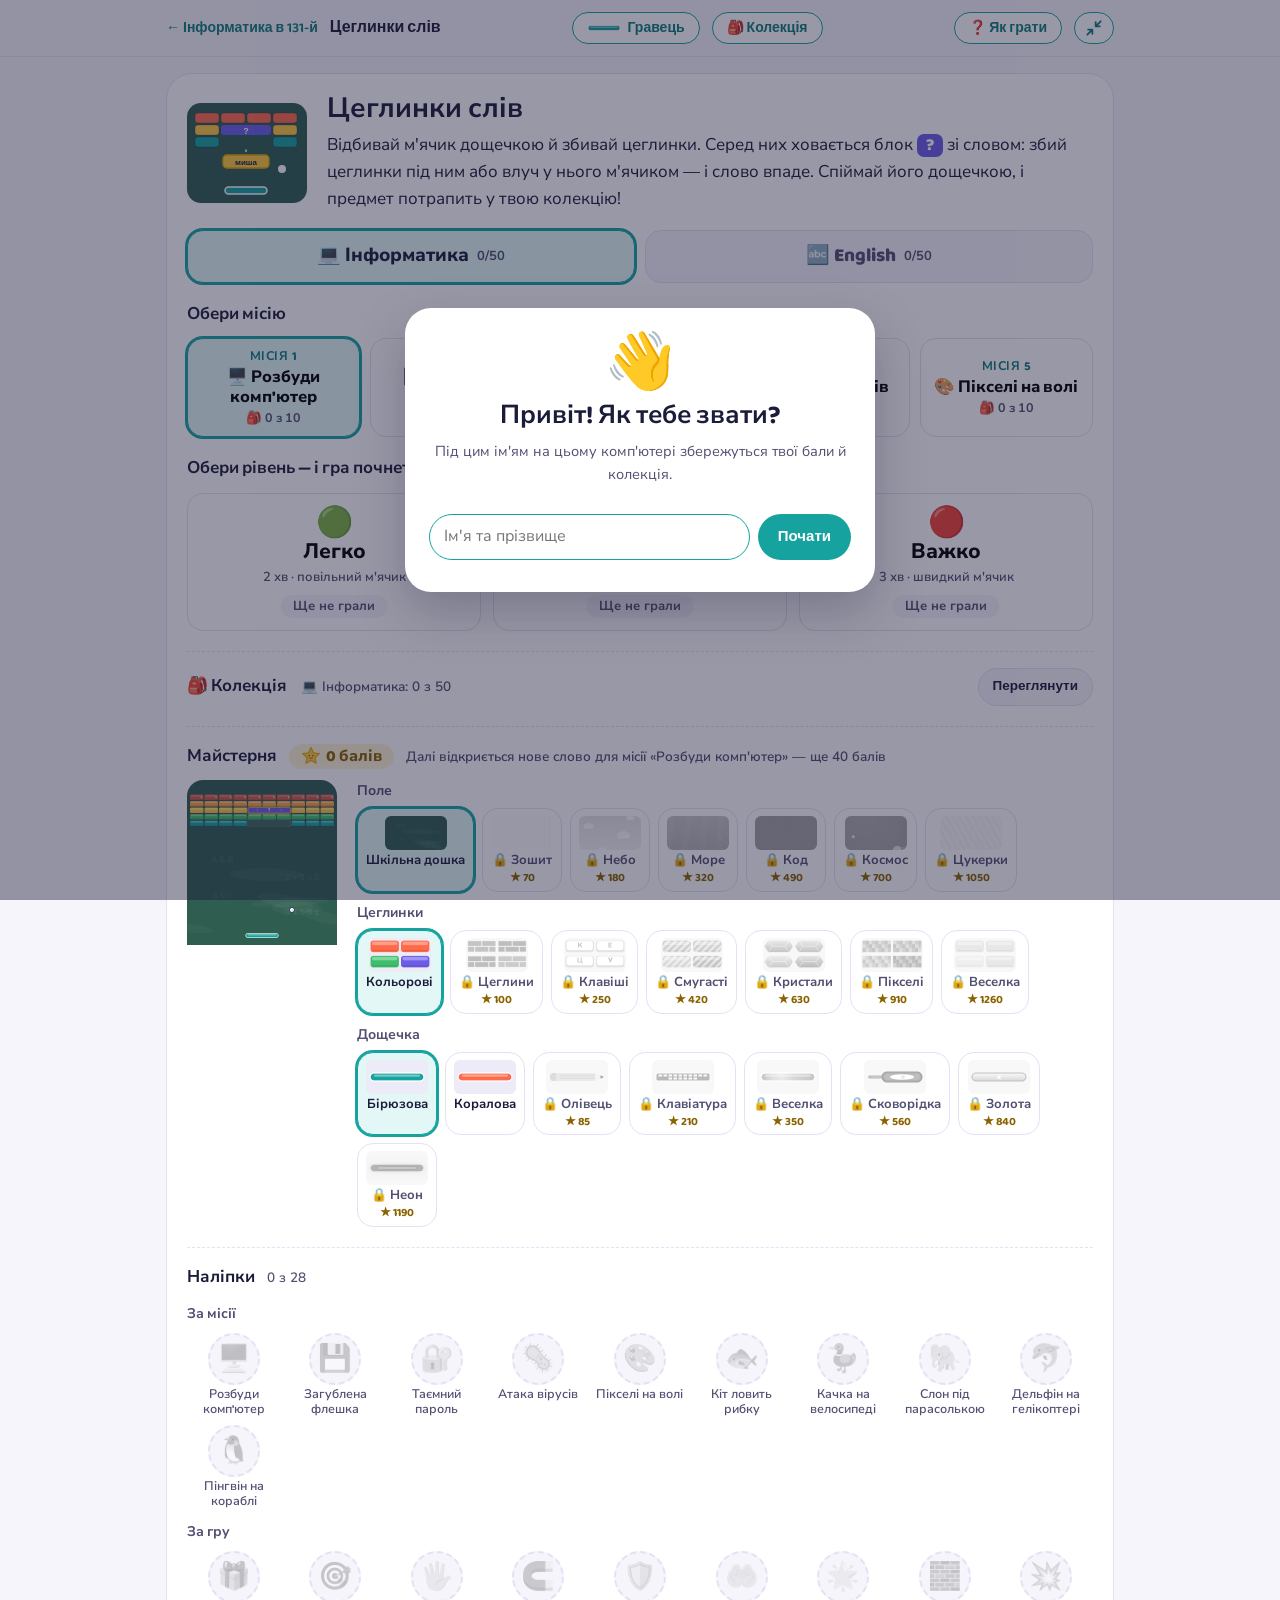
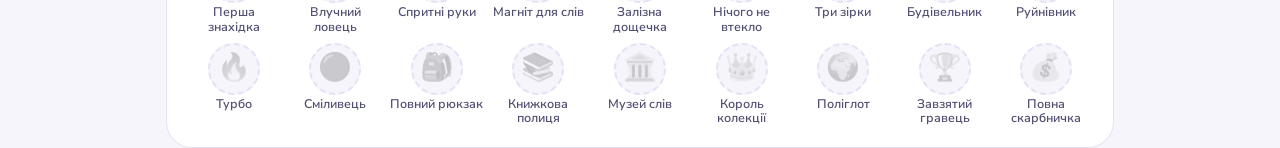
==== index.html @ 5723bf57 "Close the players window with a round cross The «Закрити» button at the bottom of the players window" ====
<!DOCTYPE html>
<html lang="uk">
<head>
<meta charset="UTF-8">
<meta name="viewport" content="width=device-width, initial-scale=1.0">
<title>Цеглинки слів · Інформатика в 131-й</title>
<link href="fonts/fonts.css" rel="stylesheet">   <!-- локальні шрифти: гра працює без інтернету -->
<link rel="manifest" href="manifest.webmanifest">   <!-- гру можна встановити як програму -->
<link rel="icon" type="image/png" href="icons/icon-192.png">
<link rel="apple-touch-icon" href="icons/icon-192.png">
<meta name="theme-color" content="#16A3A0">
<style>
  :root{
    --bg:#F6F5FB; --ink:#1B1B3A; --ink-soft:#514F72; --surface:#FFFFFF; --line:#E4E1F5;
    --purple:#6C5CE7; --purple-dark:#5340c9; --teal:#16A3A0; --teal-dark:#0E7C7A; --coral:#FF6B4A;
    --yellow:#FFC93C; --pink:#FF5D9E; --blue:#2D9CDB;
    --radius-s:10px; --radius-m:16px; --radius-l:26px;
  }
  *{box-sizing:border-box;}
  body{margin:0; background:var(--bg); color:var(--ink); font-family:'Nunito Sans',sans-serif; line-height:1.6; -webkit-font-smoothing:antialiased;}
  h1,h2,h3,h4{font-family:'Baloo 2','Nunito Sans',sans-serif; font-weight:700; margin:0; color:var(--ink);}
  button{font:inherit;}
  [hidden]{display:none !important;}
  .container{max-width:980px; margin:0 auto; padding:0 16px;}

  /* ---------- Top bar ---------- */
  .topbar{position:sticky; top:0; z-index:10; background:rgba(246,245,251,.92); backdrop-filter:blur(6px); border-bottom:1px solid var(--line);}
  .topbar-inner{max-width:980px; margin:0 auto; padding:12px 16px; display:flex; align-items:center; gap:12px;}
  .back-link{font-family:'Baloo 2',sans-serif; font-weight:600; font-size:14px; color:var(--teal-dark); text-decoration:none; white-space:nowrap;}
  .back-link:hover{text-decoration:underline;}
  .game-title{font-family:'Baloo 2',sans-serif; font-weight:700; font-size:16px; white-space:nowrap; overflow:hidden; text-overflow:ellipsis;}
  .top-btn{margin-left:auto; font-family:'Baloo 2',sans-serif; font-weight:700; font-size:14px; border:1.5px solid var(--teal); background:var(--surface); color:var(--teal-dark); border-radius:999px; padding:4px 14px; cursor:pointer; white-space:nowrap; text-decoration:none;}
  .top-btn:hover{background:#E3F7F6;}
  .fs-btn{margin-left:0; align-self:stretch; display:flex; align-items:center; padding:0 9px;}
  .fs-btn svg{width:20px; height:20px;}
  .fs-btn[hidden], .fs-btn .fs-off, .fs-btn.full .fs-on{display:none;}
  .fs-btn.full .fs-off{display:block;}
  @media (max-width:700px){ .game-title{display:none;} .top-btn .long{display:none;} .top-btn{padding:4px 11px;} .fs-btn{padding:0 8px;} }

  main{padding:16px 0 40px;}

  /* ---------- Кнопки й панелі ---------- */
  .panel{background:var(--surface); border:1.5px solid var(--line); border-radius:var(--radius-l); padding:20px; margin-top:16px;}
  .btn{font-family:'Baloo 2',sans-serif; font-weight:700; font-size:15px; border:none; border-radius:999px; padding:10px 20px; cursor:pointer;}
  .btn-primary{background:var(--teal); color:#fff;}
  .btn-primary:hover{background:var(--teal-dark);}
  .btn-big{font-size:19px; padding:12px 30px; box-shadow:0 4px 0 var(--teal-dark);}
  .btn-big:active{transform:translateY(2px); box-shadow:0 2px 0 var(--teal-dark);}
  .btn-ghost{background:var(--bg); color:var(--ink); border:1.5px solid var(--line);}
  .btn-ghost:hover{border-color:var(--teal);}
  .toast{position:fixed; left:50%; bottom:24px; z-index:40; transform:translate(-50%, 20px); opacity:0; pointer-events:none; max-width:calc(100% - 32px); text-align:center;
    background:var(--ink); color:#fff; font-family:'Baloo 2','Nunito Sans',sans-serif; font-weight:600; font-size:15px; padding:8px 18px; border-radius:999px;
    box-shadow:0 8px 20px rgba(27,27,58,.25); transition:opacity .2s ease, transform .2s ease;}
  .toast.show{opacity:1; transform:translate(-50%, 0);}
  .confetti{position:fixed; top:-20px; width:10px; height:16px; border-radius:3px; z-index:30; pointer-events:none; animation:fall linear forwards;}
  @keyframes fall{to{transform:translateY(110vh) rotate(720deg);}}
  @keyframes beat{50%{transform:scale(1.3);}}
  .teacher-note{margin-top:10px; text-align:center; font-size:12.5px; color:var(--ink-soft); opacity:.8;}
  .teacher-note:empty{display:none;}

  /* ---------- Вибір режиму, місії й рівня ---------- */
  .intro{display:flex; align-items:center; gap:20px;}
  .intro .art{width:120px; flex-shrink:0;}
  .intro h1{font-size:28px; line-height:1.15;}
  .intro p{margin:4px 0 0; font-size:17px;}
  .qmark{display:inline-block; min-width:26px; padding:0 6px; border-radius:7px; background:var(--purple); color:#fff; font-family:'Baloo 2',sans-serif; font-weight:800; text-align:center; line-height:1.4;}
  @media (max-width:520px){ .intro{flex-direction:column; text-align:center; gap:8px;} .intro .art{width:96px;} }
  .modes{display:grid; grid-template-columns:1fr 1fr; gap:10px; margin-top:18px;}
  .mode{display:flex; align-items:center; justify-content:center; gap:8px; border:1.5px solid var(--line); background:var(--bg); border-radius:var(--radius-m); padding:10px 12px; cursor:pointer;
    font-family:'Baloo 2','Nunito Sans',sans-serif; font-weight:800; font-size:19px; color:var(--ink-soft); transition:all .15s ease;}
  .mode:hover{border-color:var(--teal);}
  .mode.on{background:#E3F7F6; border-color:var(--teal); color:var(--ink); box-shadow:0 0 0 2px var(--teal);}
  .mode[data-mode="en"].on{background:#FFEDE8; border-color:var(--coral); box-shadow:0 0 0 2px var(--coral);}
  .mode small{font-family:'Nunito Sans',sans-serif; font-weight:700; font-size:13px; color:var(--ink-soft);}
  .levels-title{font-size:17px; margin:18px 0 10px;}
  .grades{display:grid; grid-template-columns:repeat(5, 1fr); gap:10px;}
  @media (max-width:640px){ .grades{grid-template-columns:repeat(2, 1fr);} }
  .grade{display:flex; flex-direction:column; align-items:center; justify-content:center; gap:1px; border:1.5px solid var(--line); background:var(--surface); border-radius:var(--radius-m); padding:8px 6px; cursor:pointer; text-align:center; transition:all .15s ease;}
  .grade:hover{border-color:var(--teal); transform:translateY(-2px);}
  .grade.on{background:#E3F7F6; border-color:var(--teal); box-shadow:0 0 0 2px var(--teal);}
  .grade small{font-family:'Baloo 2','Nunito Sans',sans-serif; font-weight:700; font-size:12.5px; color:var(--teal-dark); text-transform:uppercase; letter-spacing:.04em;}
  .grade b{font-family:'Baloo 2','Nunito Sans',sans-serif; font-weight:800; font-size:16.5px; line-height:1.2;}
  .grade span{font-size:12.5px; font-weight:700; color:var(--ink-soft);}
  .levels{display:grid; grid-template-columns:repeat(3, 1fr); gap:12px;}
  @media (max-width:640px){ .levels{grid-template-columns:1fr;} }
  .level{display:flex; flex-direction:column; align-items:center; gap:2px; border:1.5px solid var(--line); background:var(--surface); border-radius:var(--radius-m); padding:14px 10px 12px; cursor:pointer; text-align:center; transition:all .15s ease;}
  .level:hover{border-color:var(--teal); transform:translateY(-2px); box-shadow:0 6px 16px rgba(27,27,58,.08);}
  .level .lv-ico{font-size:30px; line-height:1;}
  .level .lv-name{font-family:'Baloo 2','Nunito Sans',sans-serif; font-weight:800; font-size:21px; line-height:1.2;}
  .level .lv-info{font-size:13px; font-weight:600; color:var(--ink-soft);}
  .level .lv-best{margin-top:6px; font-size:13px; font-weight:700; color:var(--ink-soft); background:var(--bg); border-radius:999px; padding:1px 12px;}
  .level .lv-best.got{background:#FFF4D6; color:#8A6200;}

  /* Колекція на стартовому екрані: скільки зібрано й кілька останніх предметів */
  .col-strip{display:flex; align-items:center; gap:10px 14px; flex-wrap:wrap; margin-top:20px; padding-top:16px; border-top:1.5px dashed var(--line);}
  .col-strip h3{font-size:17px;}
  .col-thumbs{display:flex; gap:4px; flex-wrap:wrap;}
  .col-thumbs svg{width:34px; height:34px;}
  .col-strip .btn{margin-left:auto;}

  /* ---------- Гра ---------- */
  .hud{display:flex; align-items:center; gap:10px; flex-wrap:wrap; justify-content:center; margin:0 auto 10px;}
  .chip{display:inline-flex; align-items:center; gap:6px; background:var(--surface); border:1.5px solid var(--line); border-radius:999px; padding:3px 14px; font-family:'Baloo 2','Nunito Sans',sans-serif; font-weight:800; font-size:19px; line-height:1.4; white-space:nowrap;}
  .chip svg{width:24px; height:24px;}
  .chip.score span{display:inline-block; min-width:1.4em; transition:transform .2s ease;}
  .chip.score span.pop{transform:scale(1.35);}
  .chip.time.low{color:#C2410C; border-color:#FFC4B5;}
  .chip.words.bump{animation:beat .4s ease;}
  .turbo-btn{display:inline-flex; align-items:center; gap:6px; border:1.5px solid var(--line); background:var(--surface); color:var(--ink-soft); border-radius:999px; padding:3px 14px; cursor:pointer;
    font-family:'Baloo 2','Nunito Sans',sans-serif; font-weight:800; font-size:17px; line-height:1.5; white-space:nowrap; transition:all .15s ease;}
  .turbo-btn:hover{border-color:var(--coral); color:#C2410C;}
  .turbo-btn.on{background:var(--coral); border-color:var(--coral); color:#fff; box-shadow:0 0 0 3px #FFD3C8; animation:beat .35s ease;}
  .turbo-btn small{font-size:13px; opacity:.85;}
  .round-btn{width:38px; height:38px; border-radius:50%; border:1.5px solid var(--line); background:var(--surface); color:var(--ink-soft); font-size:16px; font-weight:800; line-height:1; cursor:pointer; padding:0;}
  .round-btn:hover{border-color:var(--teal); color:var(--teal-dark);}
  .round-btn.exit:hover{border-color:var(--coral); color:var(--coral);}

  .play{display:flex; gap:16px; align-items:flex-start; justify-content:center;}
  .field{position:relative; flex:0 0 auto; width:var(--fw, 480px); border-radius:var(--radius-l); overflow:hidden; background:#2F5D50;
    user-select:none; -webkit-user-select:none; touch-action:none; cursor:none; box-shadow:0 0 0 1.5px var(--line);}
  .field canvas{display:block; width:100%; height:auto;}
  .over{position:absolute; inset:0; z-index:5; display:flex; flex-direction:column; align-items:center; justify-content:center; gap:16px; background:rgba(27,27,58,.5); padding:16px; text-align:center; cursor:default;}
  .over h2{color:#fff; font-size:30px; text-shadow:0 3px 0 rgba(0,0,0,.25);}
  .count{font-family:'Baloo 2',sans-serif; font-weight:800; font-size:84px; line-height:1; color:#fff; text-shadow:0 4px 0 rgba(0,0,0,.25); animation:beat .5s ease;}
  .over-card{background:var(--surface); border-radius:var(--radius-m); padding:12px 16px; font-weight:700; font-size:15px; line-height:1.45; max-width:300px;}
  /* Спіймане слово на вузькому екрані: бічної панелі немає, тож предмет на мить видно вгорі поля */
  .find-pop{position:absolute; left:50%; top:10px; z-index:4; transform:translateX(-50%); display:none; align-items:center; gap:8px; pointer-events:none;
    background:rgba(255,255,255,.95); border-radius:999px; padding:4px 16px 4px 6px; box-shadow:0 6px 18px rgba(0,0,0,.25);
    font-family:'Baloo 2','Nunito Sans',sans-serif; font-weight:800; font-size:17px; white-space:nowrap;}
  .find-pop svg{width:40px; height:40px;}
  @media (max-width:720px){ .find-pop.show{display:flex; animation:pop-in .3s ease;} }
  @keyframes pop-in{from{opacity:0; transform:translateX(-50%) scale(.7);}}

  /* Бічна панель: остання знахідка й підказки */
  .side{width:190px; flex-shrink:0; background:var(--surface); border:1.5px solid var(--line); border-radius:var(--radius-l); padding:14px 12px; text-align:center;}
  .side h4{font-size:15px; color:var(--ink-soft);}
  .find{min-height:170px; display:flex; flex-direction:column; align-items:center; justify-content:center; gap:2px;}
  .find svg{width:96px; height:96px;}
  .find.new svg{animation:beat .6s ease;}
  .find b{font-family:'Baloo 2','Nunito Sans',sans-serif; font-weight:800; font-size:19px; line-height:1.2;}
  .find span{font-size:13px; font-weight:600; color:var(--ink-soft); line-height:1.35;}
  .find .new-tag{font-family:'Baloo 2',sans-serif; font-weight:800; font-size:12px; color:#fff; background:var(--coral); border-radius:999px; padding:0 10px;}
  .find .empty{font-size:13.5px; color:var(--ink-soft); line-height:1.4;}
  .side small{display:block; margin-top:10px; padding-top:10px; border-top:1.5px dashed var(--line); font-size:12.5px; line-height:1.45; color:var(--ink-soft);}
  @media (max-width:720px){ .play{flex-direction:column; align-items:center;} .side{display:none;} }

  /* ---------- Майстерня: поле, цеглинки, дощечка ---------- */
  .garage{display:grid; grid-template-columns:150px 1fr; gap:10px 20px; margin-top:20px; padding-top:16px; border-top:1.5px dashed var(--line);}
  @media (max-width:640px){ .garage{grid-template-columns:1fr;} .g-prev{margin:0 auto;} }
  .garage-head{grid-column:1 / -1; display:flex; align-items:center; gap:6px 12px; flex-wrap:wrap;}
  .garage-head h3{font-size:17px;}
  .bank{display:inline-flex; align-items:center; gap:5px; font-family:'Baloo 2','Nunito Sans',sans-serif; font-weight:800; font-size:16px; color:#8A6200; background:#FFF4D6; border-radius:999px; padding:0 12px;}
  .bank svg{width:20px; height:20px;}
  .next-goal{font-size:13.5px; font-weight:600; color:var(--ink-soft);}
  .g-prev{grid-row:span 3; width:150px; border-radius:var(--radius-m); overflow:hidden;}
  .g-prev img{display:block; width:100%; height:auto;}
  .g-row h4{font-size:14px; color:var(--ink-soft); margin:0 0 6px;}
  .picks{display:flex; flex-wrap:wrap; gap:8px;}
  .pick{display:flex; flex-direction:column; align-items:center; gap:3px; min-width:78px; border:1.5px solid var(--line); background:var(--surface); border-radius:var(--radius-m); padding:7px 8px 5px; cursor:pointer;
    font-family:'Baloo 2','Nunito Sans',sans-serif; font-weight:700; font-size:13px; line-height:1.2; color:var(--ink); transition:all .15s ease;}
  .pick:hover:not(:disabled){border-color:var(--teal); transform:translateY(-2px);}
  .pick.on{background:#E3F7F6; border-color:var(--teal); box-shadow:0 0 0 2px var(--teal);}
  .pick:disabled{cursor:not-allowed; color:var(--ink-soft);}
  .pick:disabled img{filter:grayscale(1) opacity(.4);}
  .pick img{display:block; width:62px; height:34px; border-radius:6px;}
  .pick small{font-size:11.5px; color:#8A6200;}
  .unlock{border:2px dashed var(--yellow); border-radius:var(--radius-m); padding:10px 12px 12px; margin:12px auto 0; max-width:440px;}
  .unlock b{font-family:'Baloo 2','Nunito Sans',sans-serif; font-size:17px;}
  .unlock-list{display:flex; flex-wrap:wrap; justify-content:center; gap:10px 18px; margin-top:8px;}
  .unlock-item{display:flex; align-items:center; gap:8px; font-size:14px; font-weight:700;}
  .unlock-item img{width:50px; height:28px; border-radius:5px;}
  .unlock-item svg{width:34px; height:34px;}

  /* ---------- Наліпки ---------- */
  .stickers-box{margin-top:20px; padding-top:16px; border-top:1.5px dashed var(--line);}
  .stickers-box h4{font-size:14px; color:var(--ink-soft); margin:12px 0 0;}
  .stickers{display:grid; grid-template-columns:repeat(auto-fill, minmax(92px, 1fr)); gap:8px; margin-top:8px;}
  .sticker{display:flex; flex-direction:column; align-items:center; gap:3px; text-align:center; cursor:pointer; font-family:'Baloo 2','Nunito Sans',sans-serif; font-weight:700; font-size:12.5px; line-height:1.15;}
  .sticker .st-ico{width:52px; height:52px; border-radius:50%; display:flex; align-items:center; justify-content:center; font-size:27px;
    background:radial-gradient(circle at 35% 30%, #FFFFFF, #FFF1C2); border:3px solid #FFC93C; box-shadow:0 3px 0 #E0A800;}
  .sticker.no{color:var(--ink-soft); font-weight:600;}
  .sticker.no .st-ico{background:var(--bg); border:2px dashed var(--line); box-shadow:none;}
  .sticker.no .st-ico span{filter:grayscale(1); opacity:.3;}
  .unlock .sticker{width:92px;}

  /* ---------- Гравці ---------- */
  .player-btn{margin-left:auto; display:inline-flex; align-items:center; gap:6px; max-width:200px; overflow:hidden;}
  .player-btn + .top-btn{margin-left:0;}
  .col-btn{margin-left:0;}
  .player-btn .long{overflow:hidden; text-overflow:ellipsis;}
  .pb-pad{display:block; flex-shrink:0; width:34px; height:12px;}
  .overlay{position:fixed; inset:0; z-index:20; background:rgba(27,27,58,.45); display:none; align-items:center; justify-content:center; padding:16px;}
  .overlay.show{display:flex;}
  .win{background:var(--surface); border-radius:var(--radius-l); padding:26px 24px; max-width:470px; width:100%; text-align:center; box-shadow:0 20px 50px rgba(27,27,58,.25); max-height:90vh; overflow:auto;}
  .win h2{font-size:26px; margin-bottom:2px;}
  .win .sub{color:var(--ink-soft); font-size:14.5px; margin:0;}
  .win .big{font-size:56px; line-height:1; margin-bottom:6px;}
  .win.prof{position:relative;}
  .win.prof h2{font-size:22px; padding:0 36px;}
  /* Хрестик угорі праворуч закриває вікно */
  .prof-close{position:absolute; top:14px; right:14px; z-index:1; width:34px; height:34px; border-radius:50%; border:1.5px solid var(--line); background:var(--surface); color:var(--ink-soft); font-size:16px; font-weight:700; line-height:1; cursor:pointer;}
  .prof-close:hover{border-color:var(--coral); color:var(--coral);}
  .name-form{display:flex; gap:8px; margin:14px 0 6px;}
  .name-form input{flex:1; min-width:0; font:inherit; font-size:16px; padding:9px 14px; border:1.5px solid var(--line); border-radius:999px; outline:none; color:var(--ink);}
  .name-form input:focus{border-color:var(--teal);}
  .known{display:flex; flex-wrap:wrap; gap:8px; justify-content:center; margin:14px 0 4px;}
  .chip-btn{font-family:'Baloo 2','Nunito Sans',sans-serif; font-weight:600; font-size:14px; border:1.5px solid var(--line); background:var(--surface); color:var(--ink); border-radius:999px; padding:5px 14px; cursor:pointer;}
  .chip-btn:hover{border-color:var(--teal);}
  .note-small{font-size:13px; color:var(--ink-soft); margin:6px 0 0;}
  .note-small:empty{display:none;}
  .btn-small{font-size:13.5px; padding:7px 14px;}
  .players{display:flex; flex-direction:column; gap:6px; margin-top:12px; text-align:left;}
  .pl-row{display:flex; align-items:center; gap:10px; border:1.5px solid var(--line); border-radius:var(--radius-m); padding:6px 8px 6px 12px; background:var(--surface);}
  .pl-row.me{border-color:var(--teal); background:#F2FBF7;}
  .pl-row .pb-pad{width:44px; height:16px;}
  .pl-name{flex:1; min-width:0; font-family:'Baloo 2','Nunito Sans',sans-serif; font-weight:700; font-size:15.5px; overflow:hidden; text-overflow:ellipsis; white-space:nowrap;}
  .pl-name small{display:block; font-family:'Nunito Sans',sans-serif; font-weight:600; font-size:12px; color:var(--ink-soft);}
  .pl-you{font-family:'Baloo 2','Nunito Sans',sans-serif; font-weight:700; font-size:13px; color:var(--teal-dark); padding:0 6px;}
  .pl-del{width:30px; height:30px; border-radius:50%; border:none; background:none; color:var(--ink-soft); font-size:15px; cursor:pointer;}
  .pl-del:hover{background:#FFEFE9; color:#C2410C;}

  /* ---------- Колекція ---------- */
  .win.col-win{max-width:760px; padding:18px 20px 22px; text-align:left;}
  .col-head{display:flex; align-items:center; gap:10px; flex-wrap:wrap;}
  .col-head h2{font-size:24px; margin:0;}
  .col-head .next-goal{flex:1;}
  .col-win .modes{margin-top:12px;}
  .col-win .mode{font-size:16px; padding:6px 10px;}
  .col-grade{margin-top:14px;}
  .col-grade h4{font-size:15px; color:var(--ink-soft); margin-bottom:6px;}
  .col-grid{display:grid; grid-template-columns:repeat(auto-fill, minmax(98px, 1fr)); gap:8px;}
  .citem{display:flex; flex-direction:column; align-items:center; gap:2px; border:1.5px solid var(--line); background:var(--surface); border-radius:var(--radius-m); padding:8px 4px 6px; cursor:pointer;
    font-family:'Baloo 2','Nunito Sans',sans-serif; font-weight:700; font-size:13.5px; line-height:1.15; color:var(--ink); text-align:center; min-height:104px; transition:all .15s ease; position:relative;}
  .citem:hover{border-color:var(--teal); transform:translateY(-2px);}
  .citem svg{width:56px; height:56px; flex-shrink:0;}
  .citem.open{background:var(--bg); border-style:dashed; color:var(--ink-soft);}
  .citem.open svg{filter:brightness(0); opacity:.12;}
  .citem.locked{background:var(--bg); border-style:dashed; color:var(--ink-soft); cursor:default;}
  .citem.locked:hover{transform:none; border-color:var(--line);}
  .citem .lock{font-size:26px; line-height:56px; height:56px; opacity:.5;}
  .citem small{font-family:'Nunito Sans',sans-serif; font-size:11.5px; font-weight:700; color:#8A6200;}
  .citem .cnt{position:absolute; top:4px; right:6px; font-family:'Nunito Sans',sans-serif; font-size:11px; font-weight:800; color:var(--ink-soft);}
  /* Картка предмета */
  .detail{display:flex; gap:18px; align-items:center; margin-top:14px;}
  .detail svg{width:150px; height:150px; flex-shrink:0;}
  .detail h3{font-size:30px; line-height:1.15;}
  .detail .tr{font-size:18px; font-weight:700; color:var(--ink-soft);}
  .detail p{margin:6px 0 0; font-size:16px;}
  .detail .meta{font-size:13px; color:var(--ink-soft);}
  .detail-btns{display:flex; gap:8px; flex-wrap:wrap; margin-top:12px;}
  @media (max-width:520px){ .detail{flex-direction:column; text-align:center;} .detail-btns{justify-content:center;} }

  /* ---------- Результат ---------- */
  .result{text-align:center; max-width:560px; margin-left:auto; margin-right:auto;}
  .res-emoji{font-size:54px; line-height:1;}
  .result h2{font-size:30px; margin:4px 0 2px;}
  .res-stars{font-size:44px; line-height:1.1; letter-spacing:4px; color:var(--yellow); text-shadow:0 2px 0 #E0A800;}
  .res-stars i{font-style:normal; color:var(--line); text-shadow:none;}
  .gain{display:inline-flex; align-items:center; gap:6px; font-family:'Baloo 2','Nunito Sans',sans-serif; font-weight:800; font-size:24px; color:#8A6200; background:#FFF4D6; border-radius:999px; padding:2px 18px; margin:8px 0 4px;}
  .gain svg{width:28px; height:28px;}
  .res-record{font-family:'Baloo 2','Nunito Sans',sans-serif; font-weight:700; font-size:16px; color:#16803C;}
  .res-found{display:flex; flex-wrap:wrap; justify-content:center; gap:8px; margin:12px auto 0;}
  .res-found .citem{width:96px; cursor:default;}
  .res-found .citem:hover{transform:none; border-color:var(--line);}
  .res-found .new-tag{position:absolute; top:-8px; right:-6px; font-family:'Baloo 2',sans-serif; font-weight:800; font-size:11.5px; color:#fff; background:var(--coral); border-radius:999px; padding:0 8px;}
  .res-list{list-style:none; padding:0; margin:12px auto 18px; display:grid; gap:4px; font-size:15px; max-width:380px; text-align:left;}
  .res-list li{display:flex; justify-content:space-between; gap:12px; border-bottom:1px solid var(--line); padding:3px 2px;}
  .res-list b{font-family:'Baloo 2','Nunito Sans',sans-serif; font-size:17px;}
  .res-btns{display:flex; gap:10px; justify-content:center; flex-wrap:wrap; align-items:center; margin:12px 0 6px;}
</style>
</head>
<body>

<div class="topbar"><div class="topbar-inner">
  <a class="back-link" href="https://cyrilreyda.github.io/" data-ui>← Інформатика в 131-й</a>
  <span class="game-title">Цеглинки слів</span>
  <button class="top-btn player-btn" id="playerBtn" type="button" title="Гравці на цьому комп'ютері" data-ui><img class="pb-pad" id="playerPad" alt=""><span class="long" id="playerName">Гравець</span></button>
  <button class="top-btn col-btn" id="colBtn" type="button" title="Колекція зібраних предметів" data-ui>🎒<span class="long"> Колекція</span></button>
  <a class="top-btn" href="guide/index.html" title="Інструкція для учнів і вчителів" data-ui>❓<span class="long"> Як грати</span></a>
  <button class="top-btn fs-btn" id="fsBtn" type="button" title="На весь екран (F11)" aria-label="На весь екран (F11)" data-ui hidden>
    <svg class="fs-on" viewBox="0 0 24 24" fill="none" stroke="currentColor" stroke-width="2.2" stroke-linecap="round" stroke-linejoin="round" aria-hidden="true"><path d="M13.5 10.5L20 4M14 4h6v6M10.5 13.5L4 20M4 14v6h6"/></svg>
    <svg class="fs-off" viewBox="0 0 24 24" fill="none" stroke="currentColor" stroke-width="2.2" stroke-linecap="round" stroke-linejoin="round" aria-hidden="true"><path d="M20 4l-6 6M14 5v5h5M4 20l6-6M5 14h5v5"/></svg>
  </button>
</div></div>

<main class="container">

  <!-- Вибір режиму, місії й рівня -->
  <section class="panel" id="setup">
    <div class="intro">
      <svg class="art" viewBox="0 0 120 100" aria-hidden="true">
        <rect width="120" height="100" rx="14" fill="#2F5D50"/>
        <g stroke="#1B1B3A" stroke-opacity=".25" stroke-width="1">
          <rect x="8" y="10" width="24" height="10" rx="3" fill="#FF6B4A"/><rect x="34" y="10" width="24" height="10" rx="3" fill="#FF6B4A"/><rect x="60" y="10" width="24" height="10" rx="3" fill="#FF6B4A"/><rect x="86" y="10" width="24" height="10" rx="3" fill="#FF6B4A"/>
          <rect x="8" y="22" width="24" height="10" rx="3" fill="#FFC93C"/><rect x="86" y="22" width="24" height="10" rx="3" fill="#FFC93C"/>
          <rect x="8" y="34" width="24" height="10" rx="3" fill="#16A3A0"/><rect x="86" y="34" width="24" height="10" rx="3" fill="#16A3A0"/>
        </g>
        <rect x="34" y="22" width="50" height="10" rx="3" fill="#6C5CE7"/>
        <text x="59" y="30.5" text-anchor="middle" font-family="Arial, sans-serif" font-weight="700" font-size="9" fill="#fff">?</text>
        <rect x="36" y="52" width="46" height="13" rx="4" fill="#FFC93C" stroke="#E0A800" stroke-width="1.5"/>
        <text x="59" y="61.5" text-anchor="middle" font-family="Arial, sans-serif" font-weight="700" font-size="8" fill="#1B1B3A">миша</text>
        <path d="M59 47v3" stroke="#fff" stroke-width="1.5" stroke-linecap="round" stroke-dasharray="1.5 2"/>
        <circle cx="95" cy="66" r="4" fill="#fff"/>
        <rect x="38" y="84" width="42" height="7" rx="3.5" fill="#16A3A0" stroke="#fff" stroke-width="1.5"/>
      </svg>
      <div>
        <h1>Цеглинки слів</h1>
        <p>Відбивай м'ячик дощечкою й збивай цеглинки. Серед них ховається блок <span class="qmark">?</span> зі словом: збий цеглинки під ним або влуч у нього м'ячиком — і слово впаде. Спіймай його дощечкою, і предмет потрапить у твою колекцію!</p>
      </div>
    </div>
    <div class="modes" id="modes">
      <button class="mode" type="button" data-mode="info">💻 Інформатика <small id="modeInfoN"></small></button>
      <button class="mode" type="button" data-mode="en">🔤 English <small id="modeEnN"></small></button>
    </div>
    <h3 class="levels-title">Обери місію</h3>
    <div class="grades" id="grades"></div>
    <h3 class="levels-title">Обери рівень — і гра почнеться</h3>
    <div class="levels" id="levels"></div>
    <div class="col-strip">
      <h3>🎒 Колекція</h3><span class="next-goal" id="colStripN"></span>
      <span class="col-thumbs" id="colThumbs"></span>
      <button class="btn btn-ghost btn-small" id="colOpen" type="button">Переглянути</button>
    </div>
    <div class="garage" id="garage">
      <div class="garage-head"><h3>Майстерня</h3><span class="bank" id="bank" title="Скарбничка: бали з усіх ігор"></span><span class="next-goal" id="nextGoal"></span></div>
      <div class="g-prev"><img id="gPrev" alt="Як виглядатиме поле"></div>
      <div class="g-row"><h4>Поле</h4><div class="picks" id="fieldPicks"></div></div>
      <div class="g-row"><h4>Цеглинки</h4><div class="picks" id="brickPicks"></div></div>
      <div class="g-row"><h4>Дощечка</h4><div class="picks" id="paddlePicks"></div></div>
    </div>
    <div class="stickers-box">
      <div class="garage-head"><h3>Наліпки</h3><span class="next-goal" id="stickerCount"></span></div>
      <h4>За місії</h4><div class="stickers" id="stickersMission"></div>
      <h4>За гру</h4><div class="stickers" id="stickersGame"></div>
    </div>
    <div class="teacher-note"></div>
  </section>

  <!-- Гра -->
  <section id="game" hidden>
    <div class="hud" id="hud">
      <span class="chip score" title="Бали"><svg viewBox="0 0 48 48" aria-hidden="true"><use href="#i-star"/></svg><span id="score">0</span></span>
      <span class="chip time" id="timeChip" title="Скільки лишилось часу">⏱ <span id="time">2:00</span></span>
      <span class="chip words" id="wordsChip" title="Скільки слів спіймано">🎁 <span id="wordsGot">0</span></span>
      <button class="turbo-btn" id="turboBtn" type="button" title="Турбо: м'ячик швидший, за цеглинки вдвічі більше балів" data-ui>⚡ Турбо <small id="turboX"></small></button>
      <button class="round-btn" id="pauseBtn" title="Пауза (Пробіл)" data-ui>⏸</button>
      <button class="round-btn exit" id="exitBtn" title="Вийти до вибору рівня" data-ui>✕</button>
    </div>
    <div class="play" id="play">
      <div class="field" id="field">
        <canvas id="cv" width="600" height="660"></canvas>
        <div class="find-pop" id="findPop"></div>
        <div class="over" id="countOver" hidden>
          <div class="count" id="countNum">3</div>
          <div class="over-card">Рухай мишу — дощечка їде за нею.<br>Клацни або натисни Enter, щоб запустити м'ячик.</div>
        </div>
        <div class="over" id="pauseOver" hidden>
          <h2>Пауза</h2>
          <button class="btn btn-primary btn-big" id="resumeBtn" data-ui>▶ Грати далі</button>
        </div>
      </div>
      <aside class="side" id="side">
        <h4>Знахідка</h4>
        <div class="find" id="find"></div>
        <small>Миша — рух дощечки<br>Клацання або Enter — запуск м'ячика<br>← → — теж рух<br>Пробіл — пауза</small>
      </aside>
    </div>
    <div class="teacher-note"></div>
  </section>

  <!-- Результат -->
  <section class="panel result" id="result" hidden>
    <div class="res-emoji" id="resEmoji">⏰</div>
    <h2 id="resTitle">Час вийшов!</h2>
    <div class="res-stars" id="resStars"></div>
    <div class="gain" id="resScore"></div>
    <div class="res-record" id="resRecord"></div>
    <div class="res-btns">
      <button class="btn btn-primary btn-big" id="againBtn">🔁 Ще раз</button>
      <button class="btn btn-ghost" id="levelsBtn">Обрати рівень</button>
    </div>
    <div class="res-found" id="resFound"></div>
    <div id="resUnlock"></div>
    <ul class="res-list" id="resList"></ul>
    <div class="teacher-note"></div>
  </section>
</main>

<!-- Вибір гравця -->
<div class="overlay" id="nameOverlay">
  <div class="win" role="dialog" aria-labelledby="nameTitle">
    <div class="big">👋</div>
    <h2 id="nameTitle">Привіт! Як тебе звати?</h2>
    <p class="sub">Під цим ім'ям на цьому комп'ютері збережуться твої бали й колекція.</p>
    <div class="known" id="knownPlayers"></div>
    <form class="name-form" id="nameForm">
      <input id="nameInput" maxlength="24" placeholder="Ім'я та прізвище" autocomplete="off">
      <button class="btn btn-primary" type="submit">Почати</button>
    </form>
    <p class="note-small" id="nameErr"></p>
    <button class="btn btn-ghost btn-small" id="nameCancel" type="button" hidden>Скасувати</button>
  </div>
</div>

<!-- Гравці на цьому комп'ютері -->
<div class="overlay" id="profileOverlay">
  <div class="win prof" role="dialog" aria-labelledby="profTitle">
    <button class="prof-close" id="profClose" type="button" title="Закрити вікно" aria-label="Закрити вікно">✕</button>
    <h2 id="profTitle">Гравці на цьому комп'ютері</h2>
    <div class="players" id="playerList"></div>
    <form class="name-form" id="addForm">
      <input id="addInput" maxlength="24" placeholder="Ім'я нового гравця" autocomplete="off">
      <button class="btn btn-primary" type="submit">＋ Додати</button>
    </form>
    <p class="note-small" id="addErr"></p>
  </div>
</div>

<!-- Колекція -->
<div class="overlay" id="colOverlay">
  <div class="win col-win" role="dialog" aria-labelledby="colTitle">
    <div class="col-head">
      <h2 id="colTitle">🎒 Колекція</h2><span class="next-goal" id="colCount"></span>
      <button class="round-btn" id="colClose" type="button" title="Закрити">✕</button>
    </div>
    <div id="colList">
      <div class="modes" id="colModes">
        <button class="mode" type="button" data-cmode="info">💻 Інформатика</button>
        <button class="mode" type="button" data-cmode="en">🔤 English</button>
      </div>
      <div id="colBody"></div>
    </div>
    <div id="colDetail" hidden></div>
  </div>
</div>

<div class="toast" id="toast" role="status" aria-live="polite"></div>

<!-- Малюнки предметів колекції: <symbol id="w-…"> з viewBox 48×48. У грі й колекції підключаються через <use href="#w-…">,
     на полі (canvas) — як окремі картинки, зібрані з цих самих символів -->
<svg width="0" height="0" style="position:absolute" aria-hidden="true">
  <defs>
    <symbol id="i-star" viewBox="0 0 48 48">
      <path d="M24 3.5l6.1 12.6 13.9 1.9-10.1 9.7 2.5 13.8L24 34.9l-12.4 6.6 2.5-13.8L4 18l13.9-1.9z" fill="#FFC93C" stroke="#E0A800" stroke-width="2.5" stroke-linejoin="round"/>
      <circle cx="19.5" cy="23" r="2" fill="#8A6200"/><circle cx="28.5" cy="23" r="2" fill="#8A6200"/>
      <path d="M20.5 28.5q3.5 3 7 0" fill="none" stroke="#8A6200" stroke-width="2" stroke-linecap="round"/>
    </symbol>

    <!-- ===== Інформатика · місія 1 ===== -->
    <symbol id="w-computer" viewBox="0 0 48 48">
      <rect x="2" y="6" width="30" height="22" rx="2.5" fill="#3A3A58" stroke="#1B1B3A" stroke-width="2"/>
      <rect x="5" y="9" width="24" height="16" rx="1" fill="#2D9CDB"/>
      <path d="M8 13h12M8 17h16M8 21h9" stroke="#BDE6FF" stroke-width="2" stroke-linecap="round"/>
      <path d="M14 28h6l1.5 5h-9z" fill="#6E6C8A"/>
      <rect x="34" y="6" width="12" height="30" rx="2" fill="#E4E1F5" stroke="#514F72" stroke-width="2"/>
      <path d="M37 11h6M37 15h6" stroke="#514F72" stroke-width="2" stroke-linecap="round"/>
      <circle cx="40" cy="29" r="2.2" fill="#3DBE6B"/>
      <rect x="3" y="37" width="28" height="7" rx="2" fill="#E4E1F5" stroke="#514F72" stroke-width="2"/>
      <path d="M6.5 40.5h21" stroke="#514F72" stroke-width="2.4" stroke-dasharray="2.4 1.4"/>
      <rect x="35" y="38" width="7" height="8" rx="3.5" fill="#fff" stroke="#514F72" stroke-width="1.8"/>
    </symbol>
    <symbol id="w-monitor" viewBox="0 0 48 48">
      <path d="M20 33l-2.5 8h13L28 33" fill="#6E6C8A" stroke="#1B1B3A" stroke-width="2" stroke-linejoin="round"/>
      <rect x="13" y="40" width="22" height="4.5" rx="2.2" fill="#514F72"/>
      <rect x="3" y="5" width="42" height="29" rx="3" fill="#3A3A58" stroke="#1B1B3A" stroke-width="2"/>
      <rect x="6.5" y="8.5" width="35" height="22" rx="1.5" fill="#2D9CDB"/>
      <path d="M8 29l10-10 6.5 6.5 4.5-4.5 11 8z" fill="#7FD3F7"/>
      <circle cx="33" cy="15" r="3.2" fill="#FFC93C"/>
    </symbol>
    <symbol id="w-keyboard" viewBox="0 0 48 48">
      <rect x="2" y="12" width="44" height="25" rx="4" fill="#514F72" stroke="#1B1B3A" stroke-width="2"/>
      <path d="M6 18h36M6 24h36" stroke="#F6F5FB" stroke-width="3.6" stroke-dasharray="3.6 1.4"/>
      <path d="M6 30.5h6M36 30.5h6" stroke="#F6F5FB" stroke-width="3.6"/>
      <path d="M15.5 30.5h17" stroke="#FFC93C" stroke-width="3.6" stroke-linecap="round"/>
    </symbol>
    <symbol id="w-mouse" viewBox="0 0 48 48">
      <path d="M24 8.5c0-3.5 3-5.5 7-5.5" fill="none" stroke="#514F72" stroke-width="2.2" stroke-linecap="round"/>
      <rect x="12" y="8" width="24" height="37" rx="12" fill="#fff" stroke="#1B1B3A" stroke-width="2.2"/>
      <path d="M23 9.3A11 11 0 0 0 13.1 20.5H23z" fill="#D9F3F2"/>
      <path d="M12.5 21h23M24 8.5V21" stroke="#1B1B3A" stroke-width="2"/>
      <rect x="22" y="12" width="4" height="6.5" rx="2" fill="#16A3A0"/>
    </symbol>
    <symbol id="w-sysunit" viewBox="0 0 48 48">
      <rect x="12" y="3" width="24" height="42" rx="3" fill="#3A3A58" stroke="#1B1B3A" stroke-width="2"/>
      <rect x="16" y="8" width="16" height="4" rx="1" fill="#6E6C8A"/>
      <rect x="16" y="14.5" width="16" height="4" rx="1" fill="#6E6C8A"/>
      <circle cx="24" cy="28" r="4.2" fill="none" stroke="#3DBE6B" stroke-width="2.2"/>
      <path d="M24 22.5v5" stroke="#3DBE6B" stroke-width="2.2" stroke-linecap="round"/>
      <path d="M17 37h14M17 40.5h14" stroke="#514F72" stroke-width="1.8" stroke-linecap="round"/>
    </symbol>
    <symbol id="w-speakers" viewBox="0 0 48 48">
      <g>
        <rect x="3" y="7" width="18" height="36" rx="3" fill="#514F72" stroke="#1B1B3A" stroke-width="2"/>
        <circle cx="12" cy="15" r="3.5" fill="#C9C7D9"/>
        <circle cx="12" cy="31" r="6.5" fill="#C9C7D9" stroke="#1B1B3A" stroke-width="1.5"/><circle cx="12" cy="31" r="2.5" fill="#1B1B3A"/>
      </g>
      <g transform="translate(24 0)">
        <rect x="3" y="7" width="18" height="36" rx="3" fill="#514F72" stroke="#1B1B3A" stroke-width="2"/>
        <circle cx="12" cy="15" r="3.5" fill="#C9C7D9"/>
        <circle cx="12" cy="31" r="6.5" fill="#C9C7D9" stroke="#1B1B3A" stroke-width="1.5"/><circle cx="12" cy="31" r="2.5" fill="#1B1B3A"/>
      </g>
    </symbol>
    <symbol id="w-headphones" viewBox="0 0 48 48">
      <path d="M8 29v-7a16 16 0 0 1 32 0v7" fill="none" stroke="#514F72" stroke-width="4" stroke-linecap="round"/>
      <rect x="4" y="25" width="11" height="18" rx="4.5" fill="#FF6B4A" stroke="#C9452A" stroke-width="2"/>
      <rect x="33" y="25" width="11" height="18" rx="4.5" fill="#FF6B4A" stroke="#C9452A" stroke-width="2"/>
      <path d="M8 29v9M40 29v9" stroke="#fff" stroke-width="2" stroke-linecap="round" opacity=".5"/>
    </symbol>
    <symbol id="w-printer" viewBox="0 0 48 48">
      <rect x="13" y="4" width="22" height="14" fill="#fff" stroke="#6E6C8A" stroke-width="2"/>
      <rect x="4" y="16" width="40" height="18" rx="4" fill="#C9C7D9" stroke="#514F72" stroke-width="2"/>
      <circle cx="37.5" cy="22" r="2" fill="#3DBE6B"/>
      <rect x="11" y="28" width="26" height="16" fill="#fff" stroke="#6E6C8A" stroke-width="2"/>
      <path d="M15 33h18M15 38h12" stroke="#2D9CDB" stroke-width="2.4" stroke-linecap="round"/>
    </symbol>
    <symbol id="w-tablet" viewBox="0 0 48 48">
      <rect x="7" y="3" width="34" height="42" rx="4" fill="#3A3A58" stroke="#1B1B3A" stroke-width="2"/>
      <rect x="10.5" y="7" width="27" height="32" rx="1.5" fill="#BDE6FF"/>
      <path d="M15.5 12h1M23.5 12h1M31.5 12h1" stroke="#6C5CE7" stroke-width="5" stroke-linecap="round"/>
      <path d="M15.5 20h1M23.5 20h1M31.5 20h1" stroke="#FF6B4A" stroke-width="5" stroke-linecap="round"/>
      <path d="M15.5 28h1M23.5 28h1" stroke="#16A3A0" stroke-width="5" stroke-linecap="round"/>
      <circle cx="24" cy="42" r="1.6" fill="#C9C7D9"/>
    </symbol>
    <symbol id="w-phone" viewBox="0 0 48 48">
      <rect x="13" y="2" width="22" height="44" rx="5" fill="#1B1B3A"/>
      <rect x="15.5" y="7" width="17" height="33" rx="1.5" fill="#6C5CE7"/>
      <rect x="20" y="3.6" width="8" height="1.8" rx=".9" fill="#514F72"/>
      <rect x="18" y="11" width="10" height="5" rx="2.5" fill="#fff"/>
      <rect x="20" y="19" width="10" height="5" rx="2.5" fill="#FFC93C"/>
      <rect x="18" y="27" width="8" height="5" rx="2.5" fill="#fff"/>
      <rect x="21" y="42" width="6" height="1.8" rx=".9" fill="#6E6C8A"/>
    </symbol>

    <!-- ===== Інформатика · місія 2 ===== -->
    <symbol id="w-laptop" viewBox="0 0 48 48">
      <rect x="8" y="7" width="32" height="23" rx="2.5" fill="#3A3A58" stroke="#1B1B3A" stroke-width="2"/>
      <rect x="11" y="10" width="26" height="17" rx="1" fill="#16A3A0"/>
      <rect x="14" y="13" width="14" height="9" rx="1" fill="#fff"/><rect x="14" y="13" width="14" height="2.5" fill="#FFC93C"/>
      <path d="M3 32h42l-3 7H6z" fill="#C9C7D9" stroke="#514F72" stroke-width="2" stroke-linejoin="round"/>
      <path d="M20 35.5h8" stroke="#514F72" stroke-width="2" stroke-linecap="round"/>
    </symbol>
    <symbol id="w-mic" viewBox="0 0 48 48">
      <path d="M11 21a13 13 0 0 0 26 0" fill="none" stroke="#514F72" stroke-width="2.6" stroke-linecap="round"/>
      <path d="M24 34v7M16 43h16" stroke="#514F72" stroke-width="3" stroke-linecap="round"/>
      <rect x="17" y="3" width="14" height="25" rx="7" fill="#C9C7D9" stroke="#514F72" stroke-width="2"/>
      <path d="M17.5 10h13M17.5 15h13M17.5 20h13" stroke="#6E6C8A" stroke-width="1.6"/>
    </symbol>
    <symbol id="w-webcam" viewBox="0 0 48 48">
      <path d="M18 33l-4 9h20l-4-9" fill="#6E6C8A" stroke="#1B1B3A" stroke-width="2" stroke-linejoin="round"/>
      <circle cx="24" cy="20" r="15" fill="#3A3A58" stroke="#1B1B3A" stroke-width="2"/>
      <circle cx="24" cy="20" r="8" fill="#2D9CDB" stroke="#1B1B3A" stroke-width="2"/>
      <circle cx="21.5" cy="17.5" r="2.6" fill="#fff" opacity=".8"/>
      <circle cx="34" cy="10.5" r="1.9" fill="#FF6B4A"/>
    </symbol>
    <symbol id="w-scanner" viewBox="0 0 48 48">
      <path d="M6 20L10 6h32l2 14" fill="#E4E1F5" stroke="#514F72" stroke-width="2" stroke-linejoin="round"/>
      <path d="M4 20h40v18a3 3 0 0 1-3 3H7a3 3 0 0 1-3-3z" fill="#C9C7D9" stroke="#514F72" stroke-width="2"/>
      <rect x="8" y="23.5" width="32" height="8" rx="1" fill="#BDE6FF"/>
      <path d="M21 23.5v8" stroke="#3DBE6B" stroke-width="3.2"/>
      <circle cx="38" cy="36.5" r="1.8" fill="#3DBE6B"/>
    </symbol>
    <symbol id="w-flash" viewBox="0 0 48 48">
      <g transform="rotate(-35 24 24)">
        <rect x="19" y="3" width="10" height="12" fill="#C9C7D9" stroke="#6E6C8A" stroke-width="2"/>
        <rect x="21" y="6.5" width="2.5" height="2.5" fill="#6E6C8A"/><rect x="24.5" y="6.5" width="2.5" height="2.5" fill="#6E6C8A"/>
        <rect x="16.5" y="14" width="15" height="30" rx="3.5" fill="#FF6B4A" stroke="#C9452A" stroke-width="2"/>
        <circle cx="24" cy="37" r="2.2" fill="#fff"/>
        <path d="M20 19v12" stroke="#fff" stroke-width="2" stroke-linecap="round" opacity=".5"/>
      </g>
    </symbol>
    <symbol id="w-pointer" viewBox="0 0 48 48">
      <path d="M13 4v33l8.5-7.5 5.5 13 6.5-2.8-5.5-12.7H40z" fill="#fff" stroke="#1B1B3A" stroke-width="2.6" stroke-linejoin="round"/>
    </symbol>
    <symbol id="w-icon" viewBox="0 0 48 48">
      <rect x="10" y="3" width="28" height="28" rx="6" fill="#6C5CE7" stroke="#4B3DBF" stroke-width="2"/>
      <path d="M14 26l7-8.5 5 5.5 3.5-3.5 4.5 6.5z" fill="#fff"/>
      <circle cx="29" cy="11.5" r="3" fill="#FFC93C"/>
      <rect x="7" y="36" width="34" height="8" rx="4" fill="#2D9CDB"/>
      <path d="M12 40h24" stroke="#fff" stroke-width="2.2" stroke-linecap="round"/>
    </symbol>
    <symbol id="w-file" viewBox="0 0 48 48">
      <path d="M10 3h19l9 9v33H10z" fill="#fff" stroke="#514F72" stroke-width="2" stroke-linejoin="round"/>
      <path d="M29 3v9h9" fill="#E4E1F5" stroke="#514F72" stroke-width="2" stroke-linejoin="round"/>
      <path d="M15 20h18M15 26.5h18M15 33h12" stroke="#2D9CDB" stroke-width="2.6" stroke-linecap="round"/>
    </symbol>
    <symbol id="w-folder" viewBox="0 0 48 48">
      <path d="M4 10a2 2 0 0 1 2-2h12l4 5h20a2 2 0 0 1 2 2v25a2 2 0 0 1-2 2H6a2 2 0 0 1-2-2z" fill="#E0A800" stroke="#B07F00" stroke-width="2" stroke-linejoin="round"/>
      <rect x="11" y="13" width="22" height="10" fill="#fff" stroke="#C9C7D9" stroke-width="1.5"/>
      <path d="M4 19h40v21a2 2 0 0 1-2 2H6a2 2 0 0 1-2-2z" fill="#FFC93C" stroke="#B07F00" stroke-width="2" stroke-linejoin="round"/>
    </symbol>
    <symbol id="w-desktop" viewBox="0 0 48 48">
      <path d="M20 37h8l2 6.5H18z" fill="#6E6C8A"/>
      <rect x="3" y="5" width="42" height="32" rx="3" fill="#2D9CDB" stroke="#1B6FA8" stroke-width="2"/>
      <rect x="7" y="9" width="6" height="6" rx="1.5" fill="#FFC93C"/>
      <rect x="7" y="18" width="6" height="6" rx="1.5" fill="#fff"/>
      <rect x="18" y="10" width="22" height="15" rx="1.5" fill="#fff"/><rect x="18" y="10" width="22" height="4" rx="1.5" fill="#6C5CE7"/>
      <path d="M4 31.5h40v2.5a2 2 0 0 1-2 2H6a2 2 0 0 1-2-2z" fill="#1B1B3A"/>
      <circle cx="8.5" cy="33.6" r="1.5" fill="#3DBE6B"/>
    </symbol>

    <!-- ===== Інформатика · місія 3 ===== -->
    <symbol id="w-info" viewBox="0 0 48 48">
      <circle cx="24" cy="24" r="20" fill="#2D9CDB" stroke="#1B6FA8" stroke-width="2.5"/>
      <circle cx="24" cy="14" r="3.4" fill="#fff"/>
      <path d="M24 21.5v14" stroke="#fff" stroke-width="6" stroke-linecap="round"/>
    </symbol>
    <symbol id="w-message" viewBox="0 0 48 48">
      <path d="M8 7h32a4 4 0 0 1 4 4v19a4 4 0 0 1-4 4H22l-9 8v-8H8a4 4 0 0 1-4-4V11a4 4 0 0 1 4-4z" fill="#3DBE6B" stroke="#23914A" stroke-width="2" stroke-linejoin="round"/>
      <path d="M12 16.5h24M12 24h16" stroke="#fff" stroke-width="3.2" stroke-linecap="round"/>
    </symbol>
    <symbol id="w-algorithm" viewBox="0 0 48 48">
      <path d="M24 10v4M24 23v4M24 37v3" stroke="#514F72" stroke-width="2.2"/>
      <rect x="14" y="2" width="20" height="8" rx="4" fill="#3DBE6B" stroke="#23914A" stroke-width="1.8"/>
      <rect x="12" y="14" width="24" height="9" rx="1.5" fill="#2D9CDB" stroke="#1B6FA8" stroke-width="1.8"/>
      <path d="M24 27l11 5-11 5-11-5z" fill="#FFC93C" stroke="#E0A800" stroke-width="1.8" stroke-linejoin="round"/>
      <rect x="14" y="40" width="20" height="7" rx="3.5" fill="#FF6B4A" stroke="#C9452A" stroke-width="1.8"/>
    </symbol>
    <symbol id="w-command" viewBox="0 0 48 48">
      <path d="M3 14h8l3 3h6l3-3h22v20H23l-3 3h-6l-3-3H3z" fill="#2D9CDB" stroke="#1B6FA8" stroke-width="2" stroke-linejoin="round"/>
      <path d="M11 24h18m-6-6l6 6-6 6" fill="none" stroke="#fff" stroke-width="3.4" stroke-linecap="round" stroke-linejoin="round"/>
      <circle cx="37" cy="24" r="3" fill="#FFC93C"/>
    </symbol>
    <symbol id="w-robot" viewBox="0 0 48 48">
      <path d="M24 4v5" stroke="#514F72" stroke-width="2.2"/><circle cx="24" cy="4" r="2.6" fill="#FF6B4A"/>
      <path d="M13 35H6M35 35h7" stroke="#514F72" stroke-width="3.2" stroke-linecap="round"/>
      <rect x="10" y="9" width="28" height="20" rx="5" fill="#C9C7D9" stroke="#514F72" stroke-width="2"/>
      <circle cx="18" cy="18.5" r="3.6" fill="#2D9CDB"/><circle cx="30" cy="18.5" r="3.6" fill="#2D9CDB"/>
      <path d="M19 24.5h10" stroke="#514F72" stroke-width="2.2" stroke-linecap="round"/>
      <rect x="13" y="31" width="22" height="14" rx="3" fill="#16A3A0" stroke="#0E7C7A" stroke-width="2"/>
      <circle cx="24" cy="38" r="2.6" fill="#FFC93C"/>
    </symbol>
    <symbol id="w-program" viewBox="0 0 48 48">
      <rect x="3" y="6" width="42" height="36" rx="3" fill="#1B1B3A"/>
      <path d="M3 9a3 3 0 0 1 3-3h36a3 3 0 0 1 3 3v4H3z" fill="#514F72"/>
      <circle cx="8" cy="9.5" r="1.5" fill="#FF6B4A"/><circle cx="12.5" cy="9.5" r="1.5" fill="#FFC93C"/><circle cx="17" cy="9.5" r="1.5" fill="#3DBE6B"/>
      <path d="M15 21l-6 6 6 6M33 21l6 6-6 6" fill="none" stroke="#3DBE6B" stroke-width="2.8" stroke-linecap="round" stroke-linejoin="round"/>
      <path d="M27 19l-6 16" stroke="#FFC93C" stroke-width="2.8" stroke-linecap="round"/>
    </symbol>
    <symbol id="w-browser" viewBox="0 0 48 48">
      <rect x="3" y="6" width="42" height="36" rx="3" fill="#fff" stroke="#514F72" stroke-width="2"/>
      <path d="M3 15h42" stroke="#514F72" stroke-width="2"/>
      <rect x="14" y="8.5" width="27" height="4" rx="2" fill="#E4E1F5"/>
      <circle cx="8.5" cy="10.5" r="1.7" fill="#FF6B4A"/>
      <circle cx="24" cy="28.5" r="10" fill="#2D9CDB" stroke="#1B6FA8" stroke-width="2"/>
      <path d="M14 28.5h20M24 18.5c-5 5-5 15 0 20M24 18.5c5 5 5 15 0 20" fill="none" stroke="#BDE6FF" stroke-width="1.7"/>
    </symbol>
    <symbol id="w-website" viewBox="0 0 48 48">
      <rect x="5" y="3" width="38" height="42" rx="3" fill="#fff" stroke="#514F72" stroke-width="2"/>
      <path d="M5 6a3 3 0 0 1 3-3h32a3 3 0 0 1 3 3v6H5z" fill="#6C5CE7"/>
      <path d="M9 7.5h11" stroke="#fff" stroke-width="2.6" stroke-linecap="round"/>
      <rect x="9" y="16" width="14" height="12" rx="1.5" fill="#FFC93C"/>
      <path d="M27 18h12M27 23h12M27 28h8M9 34h30M9 39.5h22" stroke="#C9C7D9" stroke-width="2.6" stroke-linecap="round"/>
    </symbol>
    <symbol id="w-password" viewBox="0 0 48 48">
      <path d="M15 21v-7a9 9 0 0 1 18 0v7" fill="none" stroke="#6E6C8A" stroke-width="4.2"/>
      <rect x="7" y="20" width="34" height="25" rx="4" fill="#FFC93C" stroke="#E0A800" stroke-width="2"/>
      <circle cx="15.5" cy="32.5" r="2.8" fill="#8A6200"/><circle cx="24" cy="32.5" r="2.8" fill="#8A6200"/><circle cx="32.5" cy="32.5" r="2.8" fill="#8A6200"/>
    </symbol>
    <symbol id="w-email" viewBox="0 0 48 48">
      <rect x="3" y="9" width="38" height="28" rx="3" fill="#fff" stroke="#514F72" stroke-width="2"/>
      <path d="M4 11l18 14 18-14" fill="none" stroke="#514F72" stroke-width="2" stroke-linejoin="round"/>
      <circle cx="37" cy="36" r="9" fill="#FF6B4A" stroke="#C9452A" stroke-width="1.8"/>
      <circle cx="37" cy="36" r="2.6" fill="none" stroke="#fff" stroke-width="1.9"/>
      <path d="M39.6 34v2.8a1.7 1.7 0 0 0 3.4 0V36a6 6 0 1 0-2.6 5" fill="none" stroke="#fff" stroke-width="1.9" stroke-linecap="round"/>
    </symbol>

    <!-- ===== Інформатика · місія 4 ===== -->
    <symbol id="w-cpu" viewBox="0 0 48 48">
      <path d="M16 3v7M24 3v7M32 3v7M16 38v7M24 38v7M32 38v7M3 16h7M3 24h7M3 32h7M38 16h7M38 24h7M38 32h7" stroke="#E0A800" stroke-width="2.6" stroke-linecap="round"/>
      <rect x="9" y="9" width="30" height="30" rx="3" fill="#3A3A58" stroke="#1B1B3A" stroke-width="2"/>
      <rect x="16" y="16" width="16" height="16" rx="2" fill="#C9C7D9"/>
      <circle cx="13.5" cy="13.5" r="1.6" fill="#FFC93C"/>
    </symbol>
    <symbol id="w-ram" viewBox="0 0 48 48">
      <rect x="3" y="13" width="42" height="20" rx="2" fill="#3DBE6B" stroke="#23914A" stroke-width="2"/>
      <rect x="6.5" y="17" width="7" height="9" rx="1" fill="#1B1B3A"/><rect x="16" y="17" width="7" height="9" rx="1" fill="#1B1B3A"/>
      <rect x="25.5" y="17" width="7" height="9" rx="1" fill="#1B1B3A"/><rect x="35" y="17" width="7" height="9" rx="1" fill="#1B1B3A"/>
      <path d="M5 35.5h17M26 35.5h17" stroke="#E0A800" stroke-width="3.4" stroke-dasharray="1.6 1.2"/>
    </symbol>
    <symbol id="w-hdd" viewBox="0 0 48 48">
      <rect x="6" y="3" width="36" height="42" rx="4" fill="#C9C7D9" stroke="#514F72" stroke-width="2"/>
      <circle cx="24" cy="20" r="13" fill="#E4E1F5" stroke="#6E6C8A" stroke-width="2"/>
      <circle cx="24" cy="20" r="6" fill="none" stroke="#C9C7D9" stroke-width="1.5"/>
      <circle cx="24" cy="20" r="2.6" fill="#6E6C8A"/>
      <path d="M36 38L26.5 22.5" stroke="#1B1B3A" stroke-width="3" stroke-linecap="round"/><circle cx="36" cy="38" r="3.2" fill="#1B1B3A"/>
      <circle cx="10" cy="7" r="1.4" fill="#6E6C8A"/><circle cx="38" cy="7" r="1.4" fill="#6E6C8A"/><circle cx="10" cy="41" r="1.4" fill="#6E6C8A"/>
    </symbol>
    <symbol id="w-network" viewBox="0 0 48 48">
      <path d="M24 24L10 10M24 24l14-14M24 24L10 38M24 24l14 14" stroke="#514F72" stroke-width="2.6"/>
      <rect x="3" y="4" width="14" height="10" rx="1.5" fill="#2D9CDB" stroke="#1B6FA8" stroke-width="1.8"/>
      <rect x="31" y="4" width="14" height="10" rx="1.5" fill="#2D9CDB" stroke="#1B6FA8" stroke-width="1.8"/>
      <rect x="3" y="34" width="14" height="10" rx="1.5" fill="#2D9CDB" stroke="#1B6FA8" stroke-width="1.8"/>
      <rect x="31" y="34" width="14" height="10" rx="1.5" fill="#2D9CDB" stroke="#1B6FA8" stroke-width="1.8"/>
      <circle cx="24" cy="24" r="6.5" fill="#6C5CE7" stroke="#4B3DBF" stroke-width="2"/>
    </symbol>
    <symbol id="w-router" viewBox="0 0 48 48">
      <path d="M12 23V8M36 23V8" stroke="#514F72" stroke-width="3" stroke-linecap="round"/>
      <path d="M16.5 10.5a10.5 10.5 0 0 1 15 0M20 14.5a5.5 5.5 0 0 1 8 0" fill="none" stroke="#2D9CDB" stroke-width="2.6" stroke-linecap="round"/>
      <path d="M10 38l-2 4.5M38 38l2 4.5" stroke="#514F72" stroke-width="2.6" stroke-linecap="round"/>
      <rect x="4" y="22" width="40" height="17" rx="4" fill="#fff" stroke="#514F72" stroke-width="2"/>
      <path d="M11 30.5h0M17 30.5h0M23 30.5h0" stroke="#3DBE6B" stroke-width="3.6" stroke-linecap="round"/>
      <path d="M30 30.5h8" stroke="#C9C7D9" stroke-width="2.6" stroke-linecap="round"/>
    </symbol>
    <symbol id="w-server" viewBox="0 0 48 48">
      <g><rect x="8" y="3" width="32" height="12" rx="2" fill="#3A3A58" stroke="#1B1B3A" stroke-width="2"/><circle cx="13.5" cy="9" r="1.9" fill="#3DBE6B"/><path d="M20 9h15" stroke="#6E6C8A" stroke-width="2.2" stroke-linecap="round"/></g>
      <g transform="translate(0 13)"><rect x="8" y="3" width="32" height="12" rx="2" fill="#3A3A58" stroke="#1B1B3A" stroke-width="2"/><circle cx="13.5" cy="9" r="1.9" fill="#FFC93C"/><path d="M20 9h15" stroke="#6E6C8A" stroke-width="2.2" stroke-linecap="round"/></g>
      <g transform="translate(0 26)"><rect x="8" y="3" width="32" height="12" rx="2" fill="#3A3A58" stroke="#1B1B3A" stroke-width="2"/><circle cx="13.5" cy="9" r="1.9" fill="#3DBE6B"/><path d="M20 9h15" stroke="#6E6C8A" stroke-width="2.2" stroke-linecap="round"/></g>
      <path d="M12 42v4M36 42v4" stroke="#514F72" stroke-width="2.6" stroke-linecap="round"/>
    </symbol>
    <symbol id="w-cloud" viewBox="0 0 48 48">
      <path d="M13 37a9 9 0 0 1-1.2-17.9A12.5 12.5 0 0 1 35.5 16.5 8.8 8.8 0 0 1 36 37z" fill="#BDE6FF" stroke="#2D9CDB" stroke-width="2.5" stroke-linejoin="round"/>
      <path d="M24 33V21m-5.5 5.5L24 21l5.5 5.5" fill="none" stroke="#1B6FA8" stroke-width="3.2" stroke-linecap="round" stroke-linejoin="round"/>
    </symbol>
    <symbol id="w-virus" viewBox="0 0 48 48">
      <path d="M24 3v7M24 38v7M3 24h7M38 24h7M9 9l5 5M34 34l5 5M39 9l-5 5M14 34l-5 5" stroke="#23914A" stroke-width="3" stroke-linecap="round"/>
      <circle cx="24" cy="3.5" r="2.4" fill="#23914A"/><circle cx="24" cy="44.5" r="2.4" fill="#23914A"/><circle cx="3.5" cy="24" r="2.4" fill="#23914A"/><circle cx="44.5" cy="24" r="2.4" fill="#23914A"/>
      <circle cx="24" cy="24" r="14" fill="#7ED957" stroke="#23914A" stroke-width="2.5"/>
      <circle cx="31" cy="31" r="2.2" fill="#23914A" opacity=".45"/><circle cx="16" cy="30" r="1.6" fill="#23914A" opacity=".45"/>
      <circle cx="19" cy="22.5" r="2.3" fill="#1B1B3A"/><circle cx="29" cy="22.5" r="2.3" fill="#1B1B3A"/>
      <path d="M15.5 17.5l5 2.2M32.5 17.5l-5 2.2" stroke="#1B1B3A" stroke-width="2" stroke-linecap="round"/>
      <path d="M19 30q5-3.5 10 0" fill="none" stroke="#1B1B3A" stroke-width="2" stroke-linecap="round"/>
    </symbol>
    <symbol id="w-antivirus" viewBox="0 0 48 48">
      <path d="M24 3l17 6v13c0 11-7.5 18.5-17 23C14.5 40.5 7 33 7 22V9z" fill="#16A3A0" stroke="#0E7C7A" stroke-width="2.5" stroke-linejoin="round"/>
      <path d="M24 7.5v33C16.5 36.5 11 30.5 11 22V11.8z" fill="#fff" opacity=".18"/>
      <path d="M15.5 24l6 6 11-12" fill="none" stroke="#fff" stroke-width="4.2" stroke-linecap="round" stroke-linejoin="round"/>
    </symbol>
    <symbol id="w-slides" viewBox="0 0 48 48">
      <path d="M24 34v10M24 34l-9 10M24 34l9 10" stroke="#6E6C8A" stroke-width="2.6" stroke-linecap="round"/>
      <rect x="4" y="5" width="40" height="29" rx="2" fill="#fff" stroke="#514F72" stroke-width="2"/>
      <rect x="2" y="3" width="44" height="4.5" rx="2.2" fill="#514F72"/>
      <rect x="10" y="21" width="6.5" height="9" fill="#FF6B4A"/><rect x="20" y="15" width="6.5" height="15" fill="#FFC93C"/><rect x="30" y="10.5" width="6.5" height="19.5" fill="#16A3A0"/>
      <path d="M8 30h32" stroke="#514F72" stroke-width="1.8"/>
    </symbol>

    <!-- ===== English · місія 1 ===== -->
    <symbol id="w-cat" viewBox="0 0 48 48">
      <path d="M9 21L8 4l11 9M39 21l1-17-11 9" fill="#FF9F43" stroke="#C9452A" stroke-width="2" stroke-linejoin="round"/>
      <path d="M11 15l-.5-6.5 5.5 4.5M37 15l.5-6.5-5.5 4.5" fill="#FFB3C7"/>
      <ellipse cx="24" cy="28" rx="17" ry="15" fill="#FF9F43" stroke="#C9452A" stroke-width="2"/>
      <ellipse cx="18" cy="26" rx="2.4" ry="3.3" fill="#1B1B3A"/><ellipse cx="30" cy="26" rx="2.4" ry="3.3" fill="#1B1B3A"/>
      <path d="M22 31h4l-2 2.6z" fill="#FF5D9E"/>
      <path d="M24 33.5q-2.5 3-5 1M24 33.5q2.5 3 5 1" fill="none" stroke="#1B1B3A" stroke-width="1.6" stroke-linecap="round"/>
      <path d="M3 30l10 1M3 35l10-1.5M45 30l-10 1M45 35l-10-1.5" stroke="#1B1B3A" stroke-width="1.3" stroke-linecap="round"/>
    </symbol>
    <symbol id="w-dog" viewBox="0 0 48 48">
      <ellipse cx="24" cy="25" rx="14" ry="16" fill="#E0B07A" stroke="#9A6B3A" stroke-width="2"/>
      <path d="M13 11C5 11 3 24 6 32c3 1.5 6-1.5 7.5-6zM35 11c8 0 10 13 7 21-3 1.5-6-1.5-7.5-6z" fill="#9A6B3A" stroke="#6E4520" stroke-width="2" stroke-linejoin="round"/>
      <ellipse cx="24" cy="32.5" rx="8.5" ry="6.5" fill="#F6E2C8"/>
      <circle cx="18.5" cy="22" r="2.5" fill="#1B1B3A"/><circle cx="29.5" cy="22" r="2.5" fill="#1B1B3A"/>
      <ellipse cx="24" cy="29.5" rx="3.6" ry="2.6" fill="#1B1B3A"/>
      <path d="M24 32v2.5M20.5 35q3.5 2.5 7 0" fill="none" stroke="#1B1B3A" stroke-width="1.6" stroke-linecap="round"/>
      <path d="M22.5 36.5h3v2.5a1.5 1.5 0 0 1-3 0z" fill="#FF5D9E"/>
    </symbol>
    <symbol id="w-apple" viewBox="0 0 48 48">
      <path d="M24 14c0-4 1-7 3-9" fill="none" stroke="#6E4520" stroke-width="2.6" stroke-linecap="round"/>
      <path d="M26 9.5c3-4 8-4.5 10.5-2.5-2 4-7.5 4.5-10.5 2.5z" fill="#3DBE6B" stroke="#23914A" stroke-width="1.5" stroke-linejoin="round"/>
      <path d="M24 14.5c-4-3-14-3-16 6-2 9 4 22 10 22 3 0 4-1.5 6-1.5s3 1.5 6 1.5c6 0 12-13 10-22-2-9-12-9-16-6z" fill="#E8453C" stroke="#B5281F" stroke-width="2" stroke-linejoin="round"/>
      <path d="M13 22c1-3 3-4.5 5.5-4.5" fill="none" stroke="#fff" stroke-width="2.6" stroke-linecap="round" opacity=".6"/>
    </symbol>
    <symbol id="w-ball" viewBox="0 0 48 48">
      <circle cx="24" cy="24" r="19" fill="#FF6B4A" stroke="#C9452A" stroke-width="2"/>
      <path d="M6 19q18 9 36 0M6.5 30q17.5 8 35 0" fill="none" stroke="#FFC93C" stroke-width="4.2"/>
      <circle cx="16.5" cy="13.5" r="3" fill="#fff" opacity=".6"/>
    </symbol>
    <symbol id="w-book" viewBox="0 0 48 48">
      <path d="M4 38c7-2 15-2 20 2 5-4 13-4 20-2v4c-7-2-15-2-20 2-5-4-13-4-20-2z" fill="#2D9CDB" stroke="#1B6FA8" stroke-width="2" stroke-linejoin="round"/>
      <path d="M24 12C19 8 11 8 4 10v28c7-2 15-2 20 2 5-4 13-4 20-2V10c-7-2-15-2-20 2z" fill="#fff" stroke="#1B6FA8" stroke-width="2" stroke-linejoin="round"/>
      <path d="M24 12v28" stroke="#1B6FA8" stroke-width="2"/>
      <path d="M8 17c4-1 8-1 12 1M8 23c4-1 8-1 12 1M8 29c4-1 8-1 12 1M28 18c4-2 8-2 12-1M28 24c4-2 8-2 12-1M28 30c4-2 8-2 12-1" fill="none" stroke="#C9C7D9" stroke-width="2" stroke-linecap="round"/>
    </symbol>
    <symbol id="w-pen" viewBox="0 0 48 48">
      <g transform="rotate(45 24 24)">
        <rect x="20" y="2" width="8" height="32" rx="2" fill="#2D9CDB" stroke="#1B6FA8" stroke-width="2"/>
        <rect x="27" y="5" width="3.2" height="13" rx="1.6" fill="#C9C7D9" stroke="#6E6C8A" stroke-width="1"/>
        <path d="M20 34h8l-4 10z" fill="#E4E1F5" stroke="#1B6FA8" stroke-width="2" stroke-linejoin="round"/>
        <path d="M22.8 40.5h2.4L24 44z" fill="#1B1B3A"/>
      </g>
    </symbol>
    <symbol id="w-sun" viewBox="0 0 48 48">
      <path d="M24 2v6M24 40v6M2 24h6M40 24h6M8.5 8.5l4.2 4.2M35.3 35.3l4.2 4.2M39.5 8.5l-4.2 4.2M12.7 35.3l-4.2 4.2" stroke="#FF9F43" stroke-width="3.6" stroke-linecap="round"/>
      <circle cx="24" cy="24" r="12" fill="#FFC93C" stroke="#E0A800" stroke-width="2.5"/>
      <circle cx="20" cy="22" r="1.7" fill="#8A6200"/><circle cx="28" cy="22" r="1.7" fill="#8A6200"/>
      <path d="M19.5 27q4.5 4 9 0" fill="none" stroke="#8A6200" stroke-width="2" stroke-linecap="round"/>
    </symbol>
    <symbol id="w-fish" viewBox="0 0 48 48">
      <path d="M18 14q5-7 11 0" fill="#FF6B4A" stroke="#C9452A" stroke-width="2" stroke-linejoin="round"/>
      <path d="M33 24l12-10v20z" fill="#FF6B4A" stroke="#C9452A" stroke-width="2" stroke-linejoin="round"/>
      <ellipse cx="20" cy="24" rx="16" ry="11" fill="#FF9F43" stroke="#C9452A" stroke-width="2"/>
      <path d="M21 14q-3 10 0 20M28 15.5q-3 8.5 0 17" fill="none" stroke="#C9452A" stroke-width="2" opacity=".45"/>
      <circle cx="11" cy="21.5" r="2.5" fill="#1B1B3A"/>
      <path d="M5 26.5q2 1.5 4 0" fill="none" stroke="#1B1B3A" stroke-width="1.6" stroke-linecap="round"/>
    </symbol>
    <symbol id="w-bird" viewBox="0 0 48 48">
      <path d="M10 27L2 20v13z" fill="#1B6FA8"/>
      <path d="M20 41v5M27 41v5" stroke="#E0A800" stroke-width="2.2" stroke-linecap="round"/>
      <circle cx="24" cy="26" r="15" fill="#2D9CDB" stroke="#1B6FA8" stroke-width="2"/>
      <ellipse cx="27" cy="32.5" rx="9" ry="6" fill="#BDE6FF"/>
      <path d="M13 26q6 8.5 14 2-6-6.5-14-2z" fill="#1B6FA8"/>
      <circle cx="30" cy="20" r="2.6" fill="#1B1B3A"/>
      <path d="M38 21l7.5 2.2-7.5 3.3z" fill="#FFC93C" stroke="#E0A800" stroke-width="1.5" stroke-linejoin="round"/>
    </symbol>
    <symbol id="w-car" viewBox="0 0 48 48">
      <path d="M3 33v-7a3 3 0 0 1 3-3h5l6.5-8.5h14L39 23h3a3 3 0 0 1 3 3v7z" fill="#E8453C" stroke="#B5281F" stroke-width="2" stroke-linejoin="round"/>
      <path d="M14.5 23l4.5-6h5.5v6zM27.5 17H32l5 6h-9.5z" fill="#BDE6FF" stroke="#B5281F" stroke-width="1.5" stroke-linejoin="round"/>
      <rect x="40.5" y="25.5" width="3.5" height="3" rx="1" fill="#FFF3B0"/>
      <circle cx="13" cy="34" r="5.2" fill="#1B1B3A"/><circle cx="13" cy="34" r="2" fill="#C9C7D9"/>
      <circle cx="35" cy="34" r="5.2" fill="#1B1B3A"/><circle cx="35" cy="34" r="2" fill="#C9C7D9"/>
    </symbol>

    <!-- ===== English · місія 2 ===== -->
    <symbol id="w-house" viewBox="0 0 48 48">
      <rect x="32" y="7" width="5.5" height="10" fill="#9A6B3A"/>
      <rect x="9" y="21" width="30" height="23" fill="#FFC93C" stroke="#E0A800" stroke-width="2"/>
      <path d="M3 23L24 5l21 18z" fill="#E8453C" stroke="#B5281F" stroke-width="2" stroke-linejoin="round"/>
      <rect x="20" y="30" width="8" height="14" rx="1" fill="#9A6B3A"/>
      <rect x="12" y="26" width="6" height="6" fill="#BDE6FF" stroke="#1B6FA8" stroke-width="1.5"/>
      <rect x="30" y="26" width="6" height="6" fill="#BDE6FF" stroke="#1B6FA8" stroke-width="1.5"/>
    </symbol>
    <symbol id="w-tree" viewBox="0 0 48 48">
      <rect x="20" y="28" width="8" height="17" rx="2" fill="#9A6B3A" stroke="#6E4520" stroke-width="2"/>
      <path d="M24 3c-7 0-12 5-11 11-5 2-7 8-4 13 3 4 9 5 15 3 6 2 12 1 15-3 3-5 1-11-4-13 1-6-4-11-11-11z" fill="#3DBE6B" stroke="#23914A" stroke-width="2" stroke-linejoin="round"/>
      <circle cx="17" cy="17" r="2.2" fill="#E8453C"/><circle cx="29" cy="12" r="2.2" fill="#E8453C"/><circle cx="31" cy="23" r="2.2" fill="#E8453C"/>
    </symbol>
    <symbol id="w-flower" viewBox="0 0 48 48">
      <path d="M24 26v19" stroke="#23914A" stroke-width="3" stroke-linecap="round"/>
      <path d="M24 39c-3-5-9-6-12-4 3 4 8 6 12 4zM24 35c3-5 9-6 12-4-3 4-8 6-12 4z" fill="#3DBE6B" stroke="#23914A" stroke-width="1.5" stroke-linejoin="round"/>
      <g fill="#FF5D9E" stroke="#D63A7C" stroke-width="1.5">
        <circle cx="24" cy="8.5" r="5.5"/><circle cx="31.6" cy="14" r="5.5"/><circle cx="28.7" cy="23" r="5.5"/><circle cx="19.3" cy="23" r="5.5"/><circle cx="16.4" cy="14" r="5.5"/>
      </g>
      <circle cx="24" cy="16" r="4.6" fill="#FFC93C" stroke="#E0A800" stroke-width="1.5"/>
    </symbol>
    <symbol id="w-banana" viewBox="0 0 48 48">
      <path d="M9 12c-2 14 8 28 26 28 4 0 8-2 9-4-14 2-26-6-30-24z" fill="#FFC93C" stroke="#E0A800" stroke-width="2" stroke-linejoin="round"/>
      <path d="M12.5 17c4 11 14 18 26 19" fill="none" stroke="#E0A800" stroke-width="1.6"/>
      <path d="M9 12.5L7.5 8l4 1.5" fill="none" stroke="#6E4520" stroke-width="2.6" stroke-linecap="round" stroke-linejoin="round"/>
      <path d="M44 36l1.5 1" stroke="#6E4520" stroke-width="2.6" stroke-linecap="round"/>
    </symbol>
    <symbol id="w-cake" viewBox="0 0 48 48">
      <rect x="22" y="10" width="4" height="11" rx="1" fill="#2D9CDB"/>
      <path d="M24 2.5c3 3 3 5.5 0 7.5-3-2-3-4.5 0-7.5z" fill="#FF9F43"/>
      <rect x="7" y="22" width="34" height="20" rx="3" fill="#FFB3C7" stroke="#D63A7C" stroke-width="2"/>
      <path d="M7 28c3 0 3 4 6 4s3-4 6-4 3 4 6 4 3-4 6-4 3 4 6 4 3-4 4-4v-3a3 3 0 0 0-3-3H10a3 3 0 0 0-3 3z" fill="#fff" stroke="#D63A7C" stroke-width="2" stroke-linejoin="round"/>
      <rect x="3" y="41" width="42" height="4" rx="2" fill="#C9C7D9"/>
      <circle cx="15" cy="36" r="1.6" fill="#E8453C"/><circle cx="24" cy="37" r="1.6" fill="#E8453C"/><circle cx="33" cy="36" r="1.6" fill="#E8453C"/>
    </symbol>
    <symbol id="w-bike" viewBox="0 0 48 48">
      <circle cx="11" cy="32" r="8.5" fill="none" stroke="#1B1B3A" stroke-width="3"/>
      <circle cx="37" cy="32" r="8.5" fill="none" stroke="#1B1B3A" stroke-width="3"/>
      <path d="M11 32l8-14h14l4 14M19 18l7 14H11M33 18l-7 14" fill="none" stroke="#16A3A0" stroke-width="3" stroke-linejoin="round" stroke-linecap="round"/>
      <path d="M19 18l-1.5-4M14 14h7" stroke="#1B1B3A" stroke-width="3" stroke-linecap="round"/>
      <path d="M33 18l-2-6.5h5" fill="none" stroke="#1B1B3A" stroke-width="2.6" stroke-linecap="round" stroke-linejoin="round"/>
    </symbol>
    <symbol id="w-chair" viewBox="0 0 48 48">
      <path d="M12 28v16M36 28v16M16.5 28v10M31.5 28v10" stroke="#9A6B3A" stroke-width="3.2" stroke-linecap="round"/>
      <rect x="12" y="4" width="24" height="19" rx="3" fill="#FF9F43" stroke="#C9452A" stroke-width="2"/>
      <path d="M18 8.5v10M24 8.5v10M30 8.5v10" stroke="#C9452A" stroke-width="1.8" opacity=".5"/>
      <rect x="9" y="22" width="30" height="6.5" rx="2" fill="#FF9F43" stroke="#C9452A" stroke-width="2"/>
    </symbol>
    <symbol id="w-clock" viewBox="0 0 48 48">
      <circle cx="24" cy="24" r="19" fill="#fff" stroke="#6C5CE7" stroke-width="4"/>
      <path d="M24 8.5v4M24 35.5v4M8.5 24h4M35.5 24h4" stroke="#1B1B3A" stroke-width="2.6" stroke-linecap="round"/>
      <path d="M24 24V14M24 24l7 4" stroke="#1B1B3A" stroke-width="2.6" stroke-linecap="round"/>
      <circle cx="24" cy="24" r="2.2" fill="#FF6B4A"/>
    </symbol>
    <symbol id="w-hat" viewBox="0 0 48 48">
      <ellipse cx="24" cy="33" rx="21" ry="7.5" fill="#FFC93C" stroke="#E0A800" stroke-width="2"/>
      <path d="M12 32c0-10 4-18 12-18s12 8 12 18c-6 3-18 3-24 0z" fill="#FFC93C" stroke="#E0A800" stroke-width="2" stroke-linejoin="round"/>
      <path d="M12.4 26.5c6 2.5 17.2 2.5 23.2 0l.4 4.2c-6 2.6-18 2.6-24 0z" fill="#FF5D9E"/>
    </symbol>
    <symbol id="w-duck" viewBox="0 0 48 48">
      <path d="M2 43q4-3 8 0t8 0 8 0 8 0 8 0 4 0" fill="none" stroke="#2D9CDB" stroke-width="2.6" stroke-linecap="round"/>
      <path d="M7 29l-4-6 8 2.5z" fill="#FFC93C" stroke="#E0A800" stroke-width="1.6" stroke-linejoin="round"/>
      <ellipse cx="22" cy="32" rx="17" ry="9.5" fill="#FFC93C" stroke="#E0A800" stroke-width="2"/>
      <circle cx="31" cy="17" r="9" fill="#FFC93C" stroke="#E0A800" stroke-width="2"/>
      <path d="M12 30q8 8.5 16 0-8-4-16 0z" fill="#E0A800" opacity=".55"/>
      <path d="M39 16.5l7 1.5-7 3.5z" fill="#FF9F43" stroke="#C9452A" stroke-width="1.5" stroke-linejoin="round"/>
      <circle cx="33" cy="14.5" r="1.9" fill="#1B1B3A"/>
    </symbol>

    <!-- ===== English · місія 3 ===== -->
    <symbol id="w-elephant" viewBox="0 0 48 48">
      <path d="M20 28c0 8 1 14 6 15 3 0 4-2 3-4-2 0-3-2-3-5v-6z" fill="#B7B4CC" stroke="#6E6A88" stroke-width="2" stroke-linejoin="round"/>
      <circle cx="10" cy="19" r="9" fill="#9A97B0" stroke="#6E6A88" stroke-width="2"/><circle cx="10" cy="19" r="5" fill="#FFB3C7"/>
      <circle cx="38" cy="19" r="9" fill="#9A97B0" stroke="#6E6A88" stroke-width="2"/><circle cx="38" cy="19" r="5" fill="#FFB3C7"/>
      <ellipse cx="24" cy="20" rx="12" ry="13" fill="#B7B4CC" stroke="#6E6A88" stroke-width="2"/>
      <path d="M20 27.5c0 6 1 11 3 13M26 27.5v4" fill="none" stroke="#B7B4CC" stroke-width="3"/>
      <circle cx="19" cy="18" r="2.1" fill="#1B1B3A"/><circle cx="29" cy="18" r="2.1" fill="#1B1B3A"/>
      <path d="M17 28q-2.5 4 .5 6.5M31 28q2.5 4-.5 6.5" fill="none" stroke="#fff" stroke-width="2.6" stroke-linecap="round"/>
    </symbol>
    <symbol id="w-rabbit" viewBox="0 0 48 48">
      <ellipse cx="17" cy="12" rx="4.6" ry="10.5" fill="#fff" stroke="#9A97B0" stroke-width="2"/><ellipse cx="17" cy="12" rx="2" ry="7" fill="#FFB3C7"/>
      <ellipse cx="31" cy="12" rx="4.6" ry="10.5" fill="#fff" stroke="#9A97B0" stroke-width="2"/><ellipse cx="31" cy="12" rx="2" ry="7" fill="#FFB3C7"/>
      <ellipse cx="24" cy="31" rx="14.5" ry="12.5" fill="#fff" stroke="#9A97B0" stroke-width="2"/>
      <circle cx="18.5" cy="28.5" r="2.2" fill="#1B1B3A"/><circle cx="29.5" cy="28.5" r="2.2" fill="#1B1B3A"/>
      <circle cx="14.5" cy="34" r="2.4" fill="#FFB3C7"/><circle cx="33.5" cy="34" r="2.4" fill="#FFB3C7"/>
      <path d="M22 32h4l-2 2.4z" fill="#FF5D9E"/>
      <rect x="22" y="35.5" width="4" height="4" rx="1" fill="#fff" stroke="#9A97B0" stroke-width="1.2"/>
    </symbol>
    <symbol id="w-umbrella" viewBox="0 0 48 48">
      <path d="M24 22v17a4 4 0 0 1-8 0" fill="none" stroke="#514F72" stroke-width="3" stroke-linecap="round"/>
      <path d="M3 24a21 19 0 0 1 42 0c-3.5-3-7-3-10.5 0-3.5-3-7-3-10.5 0-3.5-3-7-3-10.5 0-3.5-3-7-3-10.5 0z" fill="#6C5CE7" stroke="#4B3DBF" stroke-width="2" stroke-linejoin="round"/>
      <path d="M24 5c-6 6-7 13-6.5 19M24 5c6 6 7 13 6.5 19" fill="none" stroke="#4B3DBF" stroke-width="1.6"/>
      <path d="M24 3v2.5" stroke="#514F72" stroke-width="2.6" stroke-linecap="round"/>
    </symbol>
    <symbol id="w-pencil" viewBox="0 0 48 48">
      <g transform="rotate(45 24 24)">
        <rect x="19" y="2" width="10" height="7" rx="2" fill="#FF8FAB" stroke="#D63A7C" stroke-width="2"/>
        <rect x="19" y="8" width="10" height="26" fill="#FFC93C" stroke="#E0A800" stroke-width="2"/>
        <path d="M22.3 11v23M25.7 11v23" stroke="#E0A800" stroke-width="1.2"/>
        <rect x="19" y="8" width="10" height="3.5" fill="#C9C7D9" stroke="#6E6C8A" stroke-width="1"/>
        <path d="M19 34h10l-5 11z" fill="#F6E2C8" stroke="#C99A1E" stroke-width="2" stroke-linejoin="round"/>
        <path d="M22.6 42h2.8L24 45z" fill="#1B1B3A"/>
      </g>
    </symbol>
    <symbol id="w-schoolbag" viewBox="0 0 48 48">
      <path d="M16 12V9a3 3 0 0 1 3-3h10a3 3 0 0 1 3 3v3" fill="none" stroke="#514F72" stroke-width="3"/>
      <rect x="8" y="12" width="32" height="32" rx="7" fill="#16A3A0" stroke="#0E7C7A" stroke-width="2"/>
      <path d="M8 22h32" stroke="#0E7C7A" stroke-width="2"/>
      <rect x="14" y="28" width="20" height="11" rx="3" fill="#0E7C7A"/>
      <rect x="21" y="19.5" width="6" height="5" rx="1" fill="#FFC93C" stroke="#E0A800" stroke-width="1"/>
    </symbol>
    <symbol id="w-lemon" viewBox="0 0 48 48">
      <path d="M30 11c2-5 7-6.5 10.5-5-1 4.5-6.5 6.5-10.5 5z" fill="#3DBE6B" stroke="#23914A" stroke-width="1.5" stroke-linejoin="round"/>
      <g transform="rotate(-25 24 26)">
        <ellipse cx="24" cy="26" rx="18" ry="13" fill="#FFE14D" stroke="#E0A800" stroke-width="2"/>
        <path d="M6 26l-2.5 0M42 26l2.5 0" stroke="#E0A800" stroke-width="3" stroke-linecap="round"/>
        <path d="M12 24c1-4 4-7 8-8" fill="none" stroke="#fff" stroke-width="2.6" stroke-linecap="round" opacity=".75"/>
      </g>
    </symbol>
    <symbol id="w-carrot" viewBox="0 0 48 48">
      <path d="M33 13c0-5 2-9 6-10-1 4-2 7-4 10M35 15c4-2 8-2 11 0-3 2-7 3-10 2M33 12c-2-4-2-8 0-10 2 3 2 6 1 9" fill="#3DBE6B" stroke="#23914A" stroke-width="1.6" stroke-linejoin="round"/>
      <path d="M28 12c4-1 8.5 3 8 7.5L9 43.5c-2 1-4.5-1-3.5-3z" fill="#FF8C1A" stroke="#C9452A" stroke-width="2" stroke-linejoin="round"/>
      <path d="M22 22l3 3M17 28.5l3 2M12.5 34.5l2 2" stroke="#C9452A" stroke-width="1.7" stroke-linecap="round"/>
    </symbol>
    <symbol id="w-kite" viewBox="0 0 48 48">
      <path d="M26 35c-3 4 2 6-1 10" fill="none" stroke="#514F72" stroke-width="1.6"/>
      <path d="M26 39l-3.5-2v4zM26 39l3.5-2v4z" fill="#2D9CDB"/>
      <path d="M26 3l14 15-14 17-14-17z" fill="#FF5D9E" stroke="#D63A7C" stroke-width="2" stroke-linejoin="round"/>
      <path d="M26 4.5L13.4 18H26zM26 18h12.6L26 33.5z" fill="#FFC93C"/>
      <path d="M26 3v32M12 18h28" stroke="#D63A7C" stroke-width="1.6"/>
    </symbol>
    <symbol id="w-butterfly" viewBox="0 0 48 48">
      <path d="M24 21C18 7 4 5 5 15.5c1 6 8 8 19 5.5zM24 21C30 7 44 5 43 15.5c-1 6-8 8-19 5.5z" fill="#6C5CE7" stroke="#4B3DBF" stroke-width="2" stroke-linejoin="round"/>
      <path d="M24 23c-10 0-16 6-13 12.5 3 5 10 2 13-12.5zM24 23c10 0 16 6 13 12.5-3 5-10 2-13-12.5z" fill="#FF5D9E" stroke="#D63A7C" stroke-width="2" stroke-linejoin="round"/>
      <circle cx="12.5" cy="14.5" r="2.6" fill="#FFC93C"/><circle cx="35.5" cy="14.5" r="2.6" fill="#FFC93C"/>
      <path d="M23 14q-3-6-6.5-7.5M25 14q3-6 6.5-7.5" fill="none" stroke="#1B1B3A" stroke-width="1.7" stroke-linecap="round"/>
      <rect x="22" y="13" width="4" height="25" rx="2" fill="#1B1B3A"/>
    </symbol>
    <symbol id="w-cheese" viewBox="0 0 48 48">
      <path d="M4 22L34 8l10 14z" fill="#FFE68A" stroke="#E0A800" stroke-width="2" stroke-linejoin="round"/>
      <rect x="4" y="22" width="40" height="18" fill="#FFC93C" stroke="#E0A800" stroke-width="2" stroke-linejoin="round"/>
      <circle cx="13" cy="30" r="3.2" fill="#E0A800"/><circle cx="26" cy="34.5" r="2.3" fill="#E0A800"/><circle cx="35.5" cy="28.5" r="2.9" fill="#E0A800"/>
      <ellipse cx="27" cy="16.5" rx="2.6" ry="1.4" fill="#E0A800"/>
    </symbol>

    <!-- ===== English · місія 4 ===== -->
    <symbol id="w-strawberry" viewBox="0 0 48 48">
      <path d="M24 12.5c-10-2-19 4-17 13 2 9 10 17 17 19 7-2 15-10 17-19 2-9-7-15-17-13z" fill="#E8453C" stroke="#B5281F" stroke-width="2" stroke-linejoin="round"/>
      <g fill="#FFE14D"><ellipse cx="17" cy="21" rx="1.1" ry="1.6"/><ellipse cx="24" cy="20" rx="1.1" ry="1.6"/><ellipse cx="31" cy="21" rx="1.1" ry="1.6"/><ellipse cx="13.5" cy="28" rx="1.1" ry="1.6"/><ellipse cx="20.5" cy="27" rx="1.1" ry="1.6"/><ellipse cx="27.5" cy="27" rx="1.1" ry="1.6"/><ellipse cx="34.5" cy="28" rx="1.1" ry="1.6"/><ellipse cx="18" cy="34" rx="1.1" ry="1.6"/><ellipse cx="24.5" cy="34" rx="1.1" ry="1.6"/><ellipse cx="31" cy="34" rx="1.1" ry="1.6"/><ellipse cx="24" cy="40" rx="1.1" ry="1.6"/></g>
      <path d="M13.5 12.5c3-1.5 6.5-1.5 10.5.5 4-2 7.5-2 10.5-.5-2 3.5-6.5 4.5-10.5 3-4 1.5-8.5.5-10.5-3z" fill="#3DBE6B" stroke="#23914A" stroke-width="1.6" stroke-linejoin="round"/>
      <path d="M24 13V5.5" stroke="#23914A" stroke-width="2.6" stroke-linecap="round"/>
    </symbol>
    <symbol id="w-sandwich" viewBox="0 0 48 48">
      <rect x="5" y="33" width="38" height="9" rx="3" fill="#F2C27A" stroke="#C9893A" stroke-width="2"/>
      <rect x="6" y="28" width="36" height="5.5" rx="2" fill="#E8453C"/>
      <path d="M6 25h36l-3 5-4-3H6z" fill="#FFC93C"/>
      <path d="M4 22c3-3 5 2 8-1s5 2 8-1 5 2 8-1 5 2 8-1 4 2 8 0v4H4z" fill="#3DBE6B" stroke="#23914A" stroke-width="1.6" stroke-linejoin="round"/>
      <path d="M5 19c0-7 6-11 19-11s19 4 19 11v2H5z" fill="#F2C27A" stroke="#C9893A" stroke-width="2" stroke-linejoin="round"/>
      <path d="M15 13.5h1M24 12h1M32 14h1" stroke="#fff" stroke-width="2" stroke-linecap="round" opacity=".7"/>
    </symbol>
    <symbol id="w-guitar" viewBox="0 0 48 48">
      <g transform="rotate(38 24 24)">
        <rect x="22" y="3" width="4" height="28" fill="#9A6B3A"/>
        <rect x="20.5" y="0" width="7" height="6" rx="1.5" fill="#6E4520"/>
        <path d="M24 21c-5 0-9 2-9 6 0 3 2 4 2 5-3 1-5 4-5 7 0 5 6 6.5 12 6.5s12-1.5 12-6.5c0-3-2-6-5-7 0-1 2-2 2-5 0-4-4-6-9-6z" fill="#FF9F43" stroke="#C9452A" stroke-width="2" stroke-linejoin="round"/>
        <circle cx="24" cy="34" r="3.6" fill="#6E4520"/>
        <rect x="20" y="40" width="8" height="2.2" rx="1" fill="#6E4520"/>
        <path d="M23.2 3v38M24.8 3v38" stroke="#fff" stroke-width=".7"/>
      </g>
    </symbol>
    <symbol id="w-camera" viewBox="0 0 48 48">
      <path d="M15 13l3-5h12l3 5" fill="#514F72" stroke="#1B1B3A" stroke-width="2" stroke-linejoin="round"/>
      <rect x="8" y="9.5" width="5" height="3.5" rx="1" fill="#FF6B4A"/>
      <rect x="4" y="13" width="40" height="27" rx="4" fill="#3A3A58" stroke="#1B1B3A" stroke-width="2"/>
      <circle cx="24" cy="26.5" r="9.5" fill="#C9C7D9" stroke="#1B1B3A" stroke-width="2"/>
      <circle cx="24" cy="26.5" r="5.5" fill="#2D9CDB"/><circle cx="22" cy="24.5" r="1.9" fill="#fff"/>
      <rect x="35" y="17" width="5" height="3" rx="1" fill="#FFC93C"/>
    </symbol>
    <symbol id="w-helicopter" viewBox="0 0 48 48">
      <path d="M5 7h34" stroke="#514F72" stroke-width="3" stroke-linecap="round"/><path d="M22 7v7" stroke="#514F72" stroke-width="3"/>
      <path d="M30 24h12l2-7" fill="none" stroke="#FF6B4A" stroke-width="4" stroke-linecap="round" stroke-linejoin="round"/>
      <circle cx="44" cy="16" r="3.2" fill="none" stroke="#514F72" stroke-width="1.6"/>
      <path d="M12 36v5M30 36v5M5 41h31" stroke="#514F72" stroke-width="2.6" stroke-linecap="round"/>
      <ellipse cx="21" cy="25" rx="14" ry="11" fill="#FF6B4A" stroke="#C9452A" stroke-width="2"/>
      <path d="M9.5 22.5a12 9 0 0 1 10.5-8.4v10.4H9.6z" fill="#BDE6FF" stroke="#C9452A" stroke-width="1.6" stroke-linejoin="round"/>
    </symbol>
    <symbol id="w-mountain" viewBox="0 0 48 48">
      <circle cx="40" cy="9" r="4.5" fill="#FFC93C"/>
      <path d="M2 42L17 13l9 13 6-9 14 25z" fill="#9A97B0" stroke="#6E6A88" stroke-width="2" stroke-linejoin="round"/>
      <path d="M17 13l-5 9.5 3-1.2 2 2 3-3 2.4 1z" fill="#fff"/>
      <path d="M32 17l-3.6 5.6 2-.6 1.6 1.6 2-1.6 1.6.6z" fill="#fff"/>
      <path d="M2 42.5h44" stroke="#3DBE6B" stroke-width="3.2" stroke-linecap="round"/>
    </symbol>
    <symbol id="w-rainbow" viewBox="0 0 48 48">
      <g fill="none" stroke-width="3.8">
        <path d="M4 38a20 20 0 0 1 40 0" stroke="#E8453C"/>
        <path d="M7.6 38a16.4 16.4 0 0 1 32.8 0" stroke="#FF9F43"/>
        <path d="M11.2 38a12.8 12.8 0 0 1 25.6 0" stroke="#FFC93C"/>
        <path d="M14.8 38a9.2 9.2 0 0 1 18.4 0" stroke="#3DBE6B"/>
        <path d="M18.4 38a5.6 5.6 0 0 1 11.2 0" stroke="#2D9CDB"/>
      </g>
      <ellipse cx="8" cy="39" rx="7" ry="4.6" fill="#fff" stroke="#C9C7D9" stroke-width="1.6"/>
      <ellipse cx="40" cy="39" rx="7" ry="4.6" fill="#fff" stroke="#C9C7D9" stroke-width="1.6"/>
    </symbol>
    <symbol id="w-dolphin" viewBox="0 0 48 48">
      <path d="M3 43q4-3 8 0t8 0 8 0 8 0 8 0" fill="none" stroke="#16A3A0" stroke-width="2.6" stroke-linecap="round"/>
      <path d="M21 15l6.5-7.5 2 9z" fill="#2D9CDB" stroke="#1B6FA8" stroke-width="2" stroke-linejoin="round"/>
      <path d="M39.5 24l6-6.5-.5 8 2.5 4-8-1.5z" fill="#2D9CDB" stroke="#1B6FA8" stroke-width="2" stroke-linejoin="round"/>
      <path d="M6 27l-4 1.5 4 1.5z" fill="#2D9CDB" stroke="#1B6FA8" stroke-width="1.6" stroke-linejoin="round"/>
      <path d="M5 28C10 16 26 12 38 20c3 2 5 5 6 8-3-1-6-1-8 0-6 3-15 5-23 4-3 0-6-1-8-4z" fill="#2D9CDB" stroke="#1B6FA8" stroke-width="2" stroke-linejoin="round"/>
      <path d="M9 29.5c6 3 15 3 22 0" fill="none" stroke="#BDE6FF" stroke-width="3" stroke-linecap="round"/>
      <path d="M18 31l-3 6.5 7.5-4.5z" fill="#1B6FA8"/>
      <circle cx="11" cy="24" r="1.7" fill="#1B1B3A"/>
    </symbol>
    <symbol id="w-scissors" viewBox="0 0 48 48">
      <path d="M16 33L35 5M32 33L13 5" stroke="#9A97B0" stroke-width="4.2" stroke-linecap="round"/>
      <path d="M16 33L35 5" stroke="#fff" stroke-width="1.2" stroke-linecap="round" opacity=".6"/>
      <circle cx="24" cy="19.5" r="2.3" fill="#514F72"/>
      <circle cx="13" cy="38" r="6" fill="none" stroke="#FF6B4A" stroke-width="3.6"/>
      <circle cx="35" cy="38" r="6" fill="none" stroke="#FF6B4A" stroke-width="3.6"/>
    </symbol>
    <symbol id="w-island" viewBox="0 0 48 48">
      <rect x="2" y="36" width="44" height="10" rx="3" fill="#2D9CDB"/>
      <path d="M8 37.5c4-8 28-8 32 0z" fill="#F3D9A4" stroke="#C9A35E" stroke-width="2" stroke-linejoin="round"/>
      <path d="M24 33c0-8 2-15 6-20" fill="none" stroke="#9A6B3A" stroke-width="3.6" stroke-linecap="round"/>
      <path d="M30 13c-4-4-11-4-14 0 4-1 8 0 14 0zM30 13c2-5 8-7 13-5-4 1-8 2-13 5zM30 13c5-1 11 2 12 7-4-3-8-4-12-7zM30 13c-2 4-7 7-11 7 3-3 6-5 11-7z" fill="#3DBE6B" stroke="#23914A" stroke-width="1.6" stroke-linejoin="round"/>
      <circle cx="29" cy="15.5" r="1.9" fill="#6E4520"/><circle cx="31.5" cy="15" r="1.9" fill="#6E4520"/>
      <path d="M6 42h6M20 43.5h6M34 42h6" stroke="#BDE6FF" stroke-width="2" stroke-linecap="round"/>
    </symbol>

    <!-- ===== Інформатика · місія 5 ===== -->
    <symbol id="w-pixel" viewBox="0 0 48 48">
      <rect x="2" y="3" width="44" height="42" rx="4" fill="#fff" stroke="#C9C7D9" stroke-width="2"/>
      <rect x="9" y="9" width="5" height="5" fill="#E8453C"/><rect x="14" y="9" width="5" height="5" fill="#E8453C"/><rect x="29" y="9" width="5" height="5" fill="#E8453C"/><rect x="34" y="9" width="5" height="5" fill="#E8453C"/><rect x="4" y="14" width="5" height="5" fill="#E8453C"/><rect x="9" y="14" width="5" height="5" fill="#FF9F8F"/><rect x="14" y="14" width="5" height="5" fill="#E8453C"/><rect x="19" y="14" width="5" height="5" fill="#E8453C"/><rect x="24" y="14" width="5" height="5" fill="#E8453C"/><rect x="29" y="14" width="5" height="5" fill="#E8453C"/><rect x="34" y="14" width="5" height="5" fill="#E8453C"/><rect x="39" y="14" width="5" height="5" fill="#E8453C"/><rect x="4" y="19" width="5" height="5" fill="#E8453C"/><rect x="9" y="19" width="5" height="5" fill="#E8453C"/><rect x="14" y="19" width="5" height="5" fill="#E8453C"/><rect x="19" y="19" width="5" height="5" fill="#E8453C"/><rect x="24" y="19" width="5" height="5" fill="#E8453C"/><rect x="29" y="19" width="5" height="5" fill="#E8453C"/><rect x="34" y="19" width="5" height="5" fill="#E8453C"/><rect x="39" y="19" width="5" height="5" fill="#E8453C"/><rect x="9" y="24" width="5" height="5" fill="#E8453C"/><rect x="14" y="24" width="5" height="5" fill="#E8453C"/><rect x="19" y="24" width="5" height="5" fill="#E8453C"/><rect x="24" y="24" width="5" height="5" fill="#E8453C"/><rect x="29" y="24" width="5" height="5" fill="#E8453C"/><rect x="34" y="24" width="5" height="5" fill="#E8453C"/><rect x="14" y="29" width="5" height="5" fill="#E8453C"/><rect x="19" y="29" width="5" height="5" fill="#E8453C"/><rect x="24" y="29" width="5" height="5" fill="#E8453C"/><rect x="29" y="29" width="5" height="5" fill="#E8453C"/><rect x="19" y="34" width="5" height="5" fill="#E8453C"/><rect x="24" y="34" width="5" height="5" fill="#E8453C"/>
      <path d="M4 9v30M9 9v30M14 9v30M19 9v30M24 9v30M29 9v30M34 9v30M39 9v30M44 9v30M4 9h40M4 14h40M4 19h40M4 24h40M4 29h40M4 34h40M4 39h40" stroke="#E4E1F5" stroke-width=".8"/>
    </symbol>
    <symbol id="w-paint" viewBox="0 0 48 48">
      <path d="M24 5C12 5 4 13 4 23c0 10 8 18 18 18 4 0 5-2 5-4 0-3-3-4-3-7 0-3 3-5 7-5h5c5 0 8-3 8-8C44 10 35 5 24 5z" fill="#F6E2C8" stroke="#9A6B3A" stroke-width="2" stroke-linejoin="round"/>
      <circle cx="13" cy="20" r="3.5" fill="#E8453C"/><circle cx="19" cy="12" r="3.5" fill="#FFC93C"/><circle cx="29" cy="11" r="3.5" fill="#3DBE6B"/><circle cx="37" cy="17" r="3.5" fill="#2D9CDB"/><circle cx="13" cy="30" r="3.5" fill="#6C5CE7"/>
      <path d="M46 25L36 35" stroke="#9A6B3A" stroke-width="3.6" stroke-linecap="round"/>
      <path d="M36.5 34.5l-3 3" stroke="#9A97B0" stroke-width="4.6"/>
      <path d="M33 38c-2 2-3 5-6 6 1-3 1-5 3-7z" fill="#FF5D9E" stroke="#D63A7C" stroke-width="1.2" stroke-linejoin="round"/>
    </symbol>
    <symbol id="w-writer" viewBox="0 0 48 48">
      <rect x="4" y="4" width="40" height="40" rx="3" fill="#fff" stroke="#514F72" stroke-width="2"/>
      <path d="M4 7a3 3 0 0 1 3-3h34a3 3 0 0 1 3 3v6H4z" fill="#2D9CDB"/>
      <rect x="8" y="6.5" width="5" height="4" rx="1" fill="#fff"/><rect x="15" y="6.5" width="5" height="4" rx="1" fill="#fff"/><rect x="22" y="6.5" width="5" height="4" rx="1" fill="#fff"/>
      <text x="8.5" y="31" font-family="Arial, sans-serif" font-weight="700" font-size="15" fill="#1B1B3A">Аа</text>
      <path d="M28 19v14" stroke="#FF6B4A" stroke-width="2"/>
      <path d="M32 21h7M32 26h7M9 38h30" stroke="#C9C7D9" stroke-width="2.5" stroke-linecap="round"/>
    </symbol>
    <symbol id="w-sheet" viewBox="0 0 48 48">
      <rect x="4" y="6" width="40" height="36" rx="3" fill="#fff" stroke="#23914A" stroke-width="2"/>
      <rect x="5" y="14" width="10" height="27" fill="#E8F7EE"/>
      <path d="M4 9a3 3 0 0 1 3-3h34a3 3 0 0 1 3 3v5H4z" fill="#3DBE6B"/>
      <path d="M4 21h40M4 28h40M4 35h40M15 14v28M27 14v28" stroke="#9ED9B4" stroke-width="1.5"/>
      <path d="M19 17.5h5M31 17.5h8M19 24.5h4M19 31.5h6M31 31.5h5M19 38.5h5M31 38.5h7" stroke="#514F72" stroke-width="2" stroke-linecap="round"/>
      <rect x="27" y="21" width="16" height="7" fill="none" stroke="#1B6FA8" stroke-width="2.4"/>
    </symbol>
    <symbol id="w-joystick" viewBox="0 0 48 48">
      <path d="M6 36c0-4 4-7 8-7h20c4 0 8 3 8 7v3a3 3 0 0 1-3 3H9a3 3 0 0 1-3-3z" fill="#3A3A58" stroke="#1B1B3A" stroke-width="2"/>
      <circle cx="13" cy="35" r="2.6" fill="#3DBE6B"/><circle cx="35" cy="35" r="2.6" fill="#FFC93C"/>
      <path d="M24 30V15" stroke="#6E6C8A" stroke-width="4" stroke-linecap="round"/>
      <ellipse cx="24" cy="30" rx="6" ry="2.5" fill="#514F72"/>
      <circle cx="24" cy="11" r="7" fill="#E8453C" stroke="#B5281F" stroke-width="2"/><circle cx="21.5" cy="8.5" r="2" fill="#fff" opacity=".6"/>
    </symbol>
    <symbol id="w-wifi" viewBox="0 0 48 48">
      <circle cx="24" cy="24" r="21" fill="#E3F7F6"/>
      <path d="M7 20a24 24 0 0 1 34 0M12.5 26a16.5 16.5 0 0 1 23 0M18 32a9 9 0 0 1 12 0" fill="none" stroke="#16A3A0" stroke-width="4" stroke-linecap="round"/>
      <circle cx="24" cy="37.5" r="3.5" fill="#16A3A0"/>
    </symbol>
    <symbol id="w-sdcard" viewBox="0 0 48 48">
      <path d="M13 4h17l8 8v29a3 3 0 0 1-3 3H13a3 3 0 0 1-3-3V7a3 3 0 0 1 3-3z" fill="#2D9CDB" stroke="#1B6FA8" stroke-width="2" stroke-linejoin="round"/>
      <path d="M15 6v8M19 6v8M23 6v8M27 6v8" stroke="#FFC93C" stroke-width="2.4"/>
      <rect x="14" y="22" width="20" height="16" rx="2" fill="#fff"/>
      <path d="M17 27h14M17 32h9" stroke="#2D9CDB" stroke-width="2.2" stroke-linecap="round"/>
    </symbol>
    <symbol id="w-cable" viewBox="0 0 48 48">
      <path d="M32 24c0 8-4 10-12 12s-10 3-10 9" fill="none" stroke="#514F72" stroke-width="3.6" stroke-linecap="round"/>
      <rect x="28" y="3" width="8" height="10" fill="#C9C7D9" stroke="#6E6C8A" stroke-width="1.6"/>
      <rect x="30" y="5.5" width="1.8" height="2.2" fill="#6E6C8A"/><rect x="32.4" y="5.5" width="1.8" height="2.2" fill="#6E6C8A"/>
      <rect x="26" y="12" width="12" height="13" rx="2.5" fill="#3A3A58"/>
      <path d="M29 16v5M35 16v5" stroke="#6E6C8A" stroke-width="1.6" stroke-linecap="round"/>
    </symbol>
    <symbol id="w-pentablet" viewBox="0 0 48 48">
      <rect x="2" y="12" width="36" height="28" rx="4" fill="#3A3A58" stroke="#1B1B3A" stroke-width="2"/>
      <rect x="8" y="17" width="25" height="18" rx="1.5" fill="#514F72"/>
      <path d="M11 30c4-8 7 2 10-4s5 1 9-5" fill="none" stroke="#7FE7FF" stroke-width="2" stroke-linecap="round"/>
      <g transform="rotate(32 38 24)">
        <rect x="35.5" y="2" width="5" height="30" rx="2.5" fill="#FF6B4A" stroke="#C9452A" stroke-width="1.5"/>
        <path d="M35.5 32h5l-2.5 6z" fill="#1B1B3A"/>
      </g>
    </symbol>
    <symbol id="w-screenshot" viewBox="0 0 48 48">
      <path d="M20 37h8l2 6H18z" fill="#6E6C8A"/>
      <rect x="3" y="7" width="42" height="30" rx="3" fill="#BDE6FF" stroke="#1B6FA8" stroke-width="2"/>
      <path d="M5 34l10-10 7 7 5-5 16 10v1H5z" fill="#3DBE6B"/>
      <circle cx="34" cy="15" r="3.5" fill="#FFC93C"/>
      <rect x="8" y="12" width="32" height="20" fill="none" stroke="#fff" stroke-width="2" stroke-dasharray="4 3"/>
      <circle cx="38" cy="38" r="8" fill="#FF6B4A" stroke="#C9452A" stroke-width="1.8"/>
      <rect x="34" y="35.5" width="8" height="6" rx="1.2" fill="#fff"/><circle cx="38" cy="38.5" r="1.8" fill="#FF6B4A"/><rect x="36.5" y="34" width="3" height="2" fill="#fff"/>
    </symbol>

    <!-- ===== English · місія 5 ===== -->
    <symbol id="w-penguin" viewBox="0 0 48 48">
      <path d="M10 26c-4 4-5 9-3 12 2-2 4-5 4-8zM38 26c4 4 5 9 3 12-2-2-4-5-4-8z" fill="#1B1B3A"/>
      <ellipse cx="24" cy="26" rx="14" ry="17" fill="#3A3A58" stroke="#1B1B3A" stroke-width="2"/>
      <ellipse cx="24" cy="30" rx="9" ry="12" fill="#fff"/>
      <circle cx="20" cy="16" r="2.4" fill="#fff"/><circle cx="28" cy="16" r="2.4" fill="#fff"/>
      <circle cx="20.5" cy="16.3" r="1.3" fill="#1B1B3A"/><circle cx="27.5" cy="16.3" r="1.3" fill="#1B1B3A"/>
      <path d="M21 20h6l-3 4z" fill="#FF9F43"/>
      <ellipse cx="19" cy="43.5" rx="4.5" ry="2.2" fill="#FF9F43"/><ellipse cx="29" cy="43.5" rx="4.5" ry="2.2" fill="#FF9F43"/>
    </symbol>
    <symbol id="w-giraffe" viewBox="0 0 48 48">
      <path d="M18 46V22h12v24z" fill="#FFC93C" stroke="#E0A800" stroke-width="2"/>
      <circle cx="22" cy="30" r="2.6" fill="#C99A1E"/><circle cx="27" cy="37" r="2.6" fill="#C99A1E"/><circle cx="22" cy="42.5" r="2" fill="#C99A1E"/>
      <path d="M18 9l-2-5M23 8l-1-5" stroke="#9A6B3A" stroke-width="2.4" stroke-linecap="round"/>
      <circle cx="16" cy="4" r="2" fill="#9A6B3A"/><circle cx="22" cy="3.2" r="2" fill="#9A6B3A"/>
      <path d="M15 13l-7-3 5 7z" fill="#FFC93C" stroke="#E0A800" stroke-width="1.5" stroke-linejoin="round"/>
      <ellipse cx="26" cy="16" rx="13" ry="9" fill="#FFC93C" stroke="#E0A800" stroke-width="2"/>
      <circle cx="20" cy="18" r="1.8" fill="#C99A1E"/>
      <ellipse cx="34" cy="18" rx="6" ry="5.5" fill="#F6E2C8"/>
      <circle cx="36.5" cy="17" r="1" fill="#9A6B3A"/>
      <circle cx="24" cy="13" r="2" fill="#1B1B3A"/>
    </symbol>
    <symbol id="w-pizza" viewBox="0 0 48 48">
      <path d="M24 44L6 10q18-8 36 0z" fill="#FFC93C" stroke="#E0A800" stroke-width="2" stroke-linejoin="round"/>
      <path d="M6 10q18-8 36 0l-2.2 4.4q-15.8-7-31.6 0z" fill="#F2C27A" stroke="#C9893A" stroke-width="2" stroke-linejoin="round"/>
      <circle cx="19" cy="21" r="3.6" fill="#E8453C"/><circle cx="29" cy="19" r="3.2" fill="#E8453C"/><circle cx="24" cy="31" r="3.2" fill="#E8453C"/>
      <path d="M29 26c2-2.5 4.5-1.5 4.5 0-1 2-3.5 2-4.5 0z" fill="#3DBE6B"/><path d="M15 15c1.5-2 3.5-1.5 3.5 0-1 1.5-2.5 1.5-3.5 0z" fill="#3DBE6B"/>
    </symbol>
    <symbol id="w-ship" viewBox="0 0 48 48">
      <path d="M24 31V5" stroke="#6E4520" stroke-width="2.5"/>
      <path d="M24 5h8l-2.5 2.5L32 10h-8z" fill="#E8453C"/>
      <path d="M26 9l13 19H26z" fill="#BDE6FF" stroke="#2D9CDB" stroke-width="1.6" stroke-linejoin="round"/>
      <path d="M22 12L11 28h11z" fill="#FFE8B0" stroke="#E0A800" stroke-width="1.6" stroke-linejoin="round"/>
      <path d="M4 31h40l-6 10H10z" fill="#9A6B3A" stroke="#6E4520" stroke-width="2" stroke-linejoin="round"/>
      <path d="M7 34.5h34" stroke="#FFC93C" stroke-width="2"/>
      <circle cx="15" cy="38" r="1.6" fill="#FFF3B0"/><circle cx="24" cy="38" r="1.6" fill="#FFF3B0"/><circle cx="33" cy="38" r="1.6" fill="#FFF3B0"/>
      <path d="M2 44.5q4-3 8 0t8 0 8 0 8 0 8 0 4 0" fill="none" stroke="#2D9CDB" stroke-width="2.6" stroke-linecap="round"/>
    </symbol>
    <symbol id="w-castle" viewBox="0 0 48 48">
      <path d="M24 18V5" stroke="#514F72" stroke-width="1.8"/><path d="M24 5h9l-3 3 3 3h-9z" fill="#E8453C"/>
      <rect x="11" y="22" width="26" height="22" fill="#C9C7D9" stroke="#6E6C8A" stroke-width="2"/>
      <rect x="14" y="18" width="4" height="5" fill="#C9C7D9" stroke="#6E6C8A" stroke-width="2"/><rect x="22" y="18" width="4" height="5" fill="#C9C7D9" stroke="#6E6C8A" stroke-width="2"/><rect x="30" y="18" width="4" height="5" fill="#C9C7D9" stroke="#6E6C8A" stroke-width="2"/>
      <path d="M3 44V14h3v3h3v-3h3v30zM36 44V14h3v3h3v-3h3v30z" fill="#B7B4CC" stroke="#6E6C8A" stroke-width="2" stroke-linejoin="round"/>
      <rect x="6" y="22" width="3" height="5" rx="1.5" fill="#514F72"/><rect x="39" y="22" width="3" height="5" rx="1.5" fill="#514F72"/>
      <path d="M19 44V35a5 5 0 0 1 10 0v9z" fill="#9A6B3A"/>
    </symbol>
    <symbol id="w-snowman" viewBox="0 0 48 48">
      <path d="M15 33l-9-6M33 33l9-6" stroke="#9A6B3A" stroke-width="2.2" stroke-linecap="round"/>
      <circle cx="24" cy="36" r="10" fill="#fff" stroke="#9AC4E0" stroke-width="2"/>
      <circle cx="24" cy="20" r="7.5" fill="#fff" stroke="#9AC4E0" stroke-width="2"/>
      <rect x="17" y="10.5" width="14" height="2.5" rx="1" fill="#1B1B3A"/><rect x="19.5" y="3" width="9" height="8.5" rx="1" fill="#1B1B3A"/><rect x="19.5" y="8" width="9" height="1.8" fill="#E8453C"/>
      <circle cx="21.5" cy="18" r="1.2" fill="#1B1B3A"/><circle cx="26.5" cy="18" r="1.2" fill="#1B1B3A"/>
      <path d="M24 20.5l6 1.5-6 1z" fill="#FF8C1A"/>
      <path d="M17 26q7 3 14 0l1 2.5q-8 3.5-16 0z" fill="#FF5D9E"/><path d="M28 27.5l2 7h-3l-1-6.5z" fill="#FF5D9E"/>
      <circle cx="24" cy="33" r="1.4" fill="#1B1B3A"/><circle cx="24" cy="38" r="1.4" fill="#1B1B3A"/>
    </symbol>
    <symbol id="w-crown" viewBox="0 0 48 48">
      <path d="M6 36L4 14l11 9 9-14 9 14 11-9-2 22z" fill="#FFC93C" stroke="#E0A800" stroke-width="2" stroke-linejoin="round"/>
      <rect x="6" y="34" width="36" height="7" rx="2" fill="#E0A800"/>
      <circle cx="15" cy="37.5" r="2" fill="#E8453C"/><circle cx="24" cy="37.5" r="2.3" fill="#2D9CDB"/><circle cx="33" cy="37.5" r="2" fill="#3DBE6B"/>
      <circle cx="4" cy="14" r="2.5" fill="#FFC93C" stroke="#E0A800" stroke-width="1.5"/><circle cx="24" cy="9" r="2.5" fill="#FFC93C" stroke="#E0A800" stroke-width="1.5"/><circle cx="44" cy="14" r="2.5" fill="#FFC93C" stroke="#E0A800" stroke-width="1.5"/>
    </symbol>
    <symbol id="w-train" viewBox="0 0 48 48">
      <circle cx="13" cy="8" r="3" fill="#C9C7D9"/><circle cx="8" cy="5" r="2.2" fill="#E4E1F5"/>
      <path d="M10 21v-9h6v9z" fill="#514F72"/>
      <rect x="24" y="9" width="20" height="4" rx="1.5" fill="#514F72"/>
      <rect x="26" y="12" width="16" height="22" rx="2" fill="#E8453C" stroke="#B5281F" stroke-width="2"/>
      <rect x="30" y="16" width="8" height="7" rx="1" fill="#BDE6FF"/>
      <rect x="6" y="20" width="22" height="14" rx="3" fill="#2D9CDB" stroke="#1B6FA8" stroke-width="2"/>
      <path d="M6 30l-3.5 5H8z" fill="#514F72"/>
      <rect x="4" y="32" width="40" height="3" fill="#514F72"/>
      <circle cx="12" cy="37.5" r="4.5" fill="#1B1B3A"/><circle cx="23" cy="37.5" r="4.5" fill="#1B1B3A"/><circle cx="35" cy="37.5" r="4.5" fill="#1B1B3A"/>
      <circle cx="12" cy="37.5" r="1.6" fill="#C9C7D9"/><circle cx="23" cy="37.5" r="1.6" fill="#C9C7D9"/><circle cx="35" cy="37.5" r="1.6" fill="#C9C7D9"/>
      <path d="M2 43.5h44" stroke="#9A97B0" stroke-width="2.5"/>
    </symbol>
    <symbol id="w-octopus" viewBox="0 0 48 48">
      <path d="M12 28c-4 6-6 12-2 14M18 30c-2 6-2 12 2 14M24 31v13M30 30c2 6 2 12-2 14M36 28c4 6 6 12 2 14" fill="none" stroke="#9B59D0" stroke-width="5" stroke-linecap="round"/>
      <path d="M8 26c0-12 7-21 16-21s16 9 16 21c0 4-7 6-16 6S8 30 8 26z" fill="#B57EDC" stroke="#7D3FB0" stroke-width="2"/>
      <circle cx="24" cy="11" r="2" fill="#D9B3F0"/><circle cx="31" cy="13" r="1.4" fill="#D9B3F0"/><circle cx="16" cy="14" r="1.4" fill="#D9B3F0"/>
      <circle cx="18" cy="21" r="3.5" fill="#fff"/><circle cx="30" cy="21" r="3.5" fill="#fff"/>
      <circle cx="18.5" cy="21.5" r="1.8" fill="#1B1B3A"/><circle cx="29.5" cy="21.5" r="1.8" fill="#1B1B3A"/>
      <path d="M20 27q4 3 8 0" fill="none" stroke="#7D3FB0" stroke-width="1.8" stroke-linecap="round"/>
    </symbol>
    <symbol id="w-watermelon" viewBox="0 0 48 48">
      <path d="M3 14a21 21 0 0 0 42 0z" fill="#3DBE6B" stroke="#23914A" stroke-width="2" stroke-linejoin="round"/>
      <path d="M6.5 14a17.5 17.5 0 0 0 35 0z" fill="#E8F7EE"/>
      <path d="M8.5 14a15.5 15.5 0 0 0 31 0z" fill="#E8453C"/>
      <g fill="#1B1B3A"><ellipse cx="16" cy="19" rx="1.2" ry="2"/><ellipse cx="24" cy="22" rx="1.2" ry="2"/><ellipse cx="32" cy="19" rx="1.2" ry="2"/><ellipse cx="20" cy="26" rx="1.2" ry="2"/><ellipse cx="28" cy="26" rx="1.2" ry="2"/></g>
    </symbol>
  </defs>
</svg>

<script>
/* ================= Налаштування ================= */
// ?boost — складніші рівні для сильніших учнів: швидший м'ячик, вужча дощечка, більше міцних цеглинок
const BOOST = new URLSearchParams(location.search).has('boost');

// Поле в логічних пікселях; на екрані канва масштабується під вікно
const W = 600, H = 660;
const COLS = 10, CW = 58, RH = 26, BW = 54, BH = 22, LEFT = 10, TOP = 56;   // сітка цеглинок: колонка, ряд, цеглинка, відступи
const R = 9;                 // радіус м'ячика
const PY = H - 46, PH = 16;  // верх дощечки й її товщина
const TURBO = 1.45;          // у турбо м'ячик у стільки разів швидший, а бали за цеглинки подвоюються
const WORDS_AT_ONCE = 2;     // скільки слів одночасно ховається серед цеглинок
const AUTO_LAUNCH = 3;       // м'ячик сам злітає з дощечки через стільки секунд
const STARS_AT = [3, 5, 8];  // зірки за гру: скільки слів спіймано

// time — тривалість, с; rows — ряди цеглинок; strong — частка міцних (2 удари), tough — дуже міцних (3 удари);
// speed — швидкість м'ячика, пікс./с, на початку й наприкінці гри; paddle — ширина дощечки; fall — швидкість падіння слова;
// depth — скільки рядів цеглинок під блоком ? (1 — другий ряд знизу), spread — на скільки рядів вище він може опинитися;
// knock — слово, що довго сидить у схованці, саме вибиває цеглинку під собою: уперше через стільки секунд, далі — кожні стільки
const LEVELS = BOOST ? {
  easy: { name:'Легко',    ico:'🟢', info:'2 хв · швидкий м\'ячик',   time:120, rows:6, strong:.2,  tough:0,   speed:[380, 440], paddle:115, fall:150, depth:1, spread:2, knock:[25, 12] },
  mid:  { name:'Середньо', ico:'🟡', info:'2,5 хв · міцні цеглинки', time:150, rows:7, strong:.35, tough:.05, speed:[440, 520], paddle:98,  fall:180, depth:1, spread:2, knock:[30, 15] },
  hard: { name:'Важко',    ico:'🔴', info:'3 хв · вузька дощечка',  time:180, rows:8, strong:.45, tough:.15, speed:[500, 590], paddle:82,  fall:210, depth:2, spread:1, knock:[35, 15] },
} : {
  easy: { name:'Легко',    ico:'🟢', info:'2 хв · повільний м\'ячик', time:120, rows:5, strong:0,   tough:0,   speed:[330, 390], paddle:140, fall:105, depth:1, spread:2, knock:[20, 10] },
  mid:  { name:'Середньо', ico:'🟡', info:'2,5 хв · міцні цеглинки', time:150, rows:6, strong:.2,  tough:0,   speed:[380, 440], paddle:120, fall:130, depth:1, spread:2, knock:[30, 12] },
  hard: { name:'Важко',    ico:'🔴', info:'3 хв · швидкий м\'ячик',   time:180, rows:7, strong:.35, tough:0,   speed:[430, 500], paddle:100, fall:160, depth:1, spread:2, knock:[35, 15] },
};
const GRADES = [2, 3, 4, 5, 6];   // місії 1–5; у коді вони позначені номерами класів, для яких дібрано слова (5-та — додаткова, найскладніша)
const MODES = { info:'💻 Інформатика', en:'🔤 English' };
// Назви місій: учні старших класів обирають місію, а не «молодший клас»
const MISSIONS = {
  info: { 2:{ ico:'🖥️', name:"Розбуди комп'ютер" }, 3:{ ico:'💾', name:'Загублена флешка' }, 4:{ ico:'🔐', name:'Таємний пароль' }, 5:{ ico:'🦠', name:'Атака вірусів' }, 6:{ ico:'🎨', name:'Пікселі на волі' } },
  en:   { 2:{ ico:'🐟', name:'Кіт ловить рибку' }, 3:{ ico:'🦆', name:'Качка на велосипеді' }, 4:{ ico:'🐘', name:'Слон під парасолькою' }, 5:{ ico:'🐬', name:'Дельфін на гелікоптері' }, 6:{ ico:'🐧', name:'Пінгвін на кораблі' } },
};
const missionNo = g=>GRADES.indexOf(g) + 1;
const missionName = (mode, g)=>`«${MISSIONS[mode][g].name}»`;

// Слова колекції. Малюнок кожного — <symbol id="w-…"> у розмітці.
// Інформатика: [малюнок, термін, пояснення]; English: [малюнок, слово, переклад].
// Ключ — номер класу, для якого дібрано слова (у грі це місії 1–4, MISSIONS). У кожній місії 10 слів.
// Перші чотири відкриті одразу, решта — за бали зі скарбнички (WORD_AT, за порядком у списку)
const WORD_AT = [0, 0, 0, 0, 40, 100, 170, 250, 350, 460];
const WORDS = {
  info: {
    2: [
      ['computer',   "комп'ютер",      "Пристрій, який допомагає людині працювати з інформацією: зберігати, опрацьовувати й передавати її."],
      ['monitor',    'монітор',        'Екран, на якому комп\'ютер показує тексти, малюнки й відео.'],
      ['keyboard',   'клавіатура',     'Пристрій для введення літер, цифр і команд у комп\'ютер.'],
      ['mouse',      'миша',           'Пристрій, яким керують вказівником на екрані.'],
      ['sysunit',    'системний блок', 'Корпус, у якому сховані головні частини комп\'ютера: процесор, пам\'ять, диск.'],
      ['speakers',   'колонки',        'Пристрій для виведення звуку з комп\'ютера.'],
      ['headphones', 'навушники',      'Виводять звук так, щоб його чув лише ти.'],
      ['printer',    'принтер',        'Друкує тексти й малюнки з комп\'ютера на папері.'],
      ['tablet',     'планшет',        'Плаский комп\'ютер, яким керують дотиками до екрана.'],
      ['phone',      'смартфон',       'Мобільний телефон, який уміє багато того, що й комп\'ютер.'],
    ],
    3: [
      ['laptop',  'ноутбук',      'Переносний комп\'ютер: екран, клавіатура й акумулятор в одному корпусі.'],
      ['mic',     'мікрофон',     'Пристрій для введення звуку, наприклад голосу.'],
      ['webcam',  'вебкамера',    'Камера, що передає відео в комп\'ютер, наприклад для відеодзвінка.'],
      ['scanner', 'сканер',       'Переносить зображення з паперу в комп\'ютер.'],
      ['flash',   'флешка',       'Маленький пристрій, на якому зберігають і переносять файли.'],
      ['pointer', 'вказівник',    'Стрілочка на екрані, яка рухається разом із мишею. Його ще називають курсором.'],
      ['icon',    'значок',       'Маленький малюнок на екрані, що позначає програму, файл або папку. Ще кажуть «іконка» або «піктограма».'],
      ['file',    'файл',         'Документ, малюнок, пісня чи програма, збережені в комп\'ютері під своїм ім\'ям.'],
      ['folder',  'папка',        'Місце для файлів та інших папок, щоб у комп\'ютері був порядок.'],
      ['desktop', 'робочий стіл', 'Головний екран комп\'ютера зі значками й панеллю завдань.'],
    ],
    4: [
      ['info',      'інформація',       'Відомості про навколишній світ, які ми отримуємо через органи чуття.'],
      ['message',   'повідомлення',     'Інформація, яку передають іншим: словами, малюнком, звуком чи жестом.'],
      ['algorithm', 'алгоритм',         'Послідовність команд, виконавши які, отримаємо результат.'],
      ['command',   'команда',          'Вказівка виконавцю зробити одну дію.'],
      ['robot',     'виконавець',       'Той, хто виконує команди: людина, робот чи програма.'],
      ['program',   'програма',         'Алгоритм, записаний мовою, зрозумілою комп\'ютеру.'],
      ['browser',   'браузер',          'Програма для перегляду сайтів в Інтернеті.'],
      ['website',   'сайт',             'Вебсторінки в Інтернеті, об\'єднані однією темою й адресою.'],
      ['password',  'пароль',           'Таємне слово для входу, яке знаєш лише ти. Нікому його не кажи!'],
      ['email',     'електронна пошта', 'Служба, через яку надсилають листи в Інтернеті.'],
    ],
    5: [
      ['cpu',       'процесор',           '«Мозок» комп\'ютера: виконує команди програм.'],
      ['ram',       "оперативна пам'ять", 'Зберігає те, з чим комп\'ютер працює зараз. Після вимкнення все з неї зникає.'],
      ['hdd',       'жорсткий диск',      'Зберігає файли й програми навіть тоді, коли комп\'ютер вимкнено.'],
      ['network',   'мережа',             'Комп\'ютери, з\'єднані між собою, щоб обмінюватися даними.'],
      ['router',    'маршрутизатор',      'Пристрій, що з\'єднує комп\'ютери в мережу й підключає їх до Інтернету. Його ще називають роутером.'],
      ['server',    'сервер',             'Потужний комп\'ютер, що зберігає сайти й файли та віддає їх іншим комп\'ютерам.'],
      ['cloud',     'хмарне сховище',     'Місце в Інтернеті для файлів, які можна відкрити з будь-якого пристрою. Ще кажуть просто «хмара».'],
      ['virus',     'вірус',              'Шкідлива програма, яка псує файли або заважає працювати.'],
      ['antivirus', 'антивірус',          'Програма, що знаходить і знешкоджує комп\'ютерні віруси.'],
      ['slides',    'презентація',        'Набір слайдів із текстом і малюнками для виступу.'],
    ],
    6: [
      ['pixel',      'піксель',            'Найменша цятка, з яких складається зображення на екрані.'],
      ['paint',      'графічний редактор', 'Програма для малювання й змінювання зображень.'],
      ['writer',     'текстовий редактор', 'Програма для набирання, змінювання й оформлення тексту.'],
      ['sheet',      'електронна таблиця', 'Програма, у якій дані записують у клітинки рядків і стовпців, а вона сама їх рахує.'],
      ['joystick',   'джойстик',           'Пристрій із ручкою й кнопками для керування в іграх.'],
      ['wifi',       'бездротова мережа',  'Мережа без проводів: пристрої з\'єднуються з нею по радіо. Її ще називають вайфай (Wi-Fi).'],
      ['sdcard',     "карта пам'яті",      'Маленька пластинка, на якій фотоапарат чи телефон зберігає фото й файли.'],
      ['cable',      'кабель',             'Провід, яким з\'єднують пристрої, щоб передавати дані чи заряджати їх.'],
      ['pentablet',  'графічний планшет',  'Пристрій з пером, яким малюють на комп\'ютері, як олівцем на папері.'],
      ['screenshot', 'знімок екрана',      'Картинка з того, що зараз видно на екрані. Ще кажуть «скриншот».'],
    ],
  },
  en: {
    2: [['cat','cat','кіт'], ['dog','dog','собака'], ['apple','apple','яблуко'], ['ball','ball',"м'яч"], ['book','book','книжка'],
        ['pen','pen','ручка'], ['sun','sun','сонце'], ['fish','fish','риба'], ['bird','bird','пташка'], ['car','car','машина']],
    3: [['house','house','будинок'], ['tree','tree','дерево'], ['flower','flower','квітка'], ['banana','banana','банан'], ['cake','cake','торт'],
        ['bike','bike','велосипед'], ['chair','chair','стілець'], ['clock','clock','годинник'], ['hat','hat','капелюх'], ['duck','duck','качка']],
    4: [['elephant','elephant','слон'], ['rabbit','rabbit','кролик'], ['umbrella','umbrella','парасолька'], ['pencil','pencil','олівець'], ['schoolbag','schoolbag','рюкзак'],
        ['lemon','lemon','лимон'], ['carrot','carrot','морква'], ['kite','kite','повітряний змій'], ['butterfly','butterfly','метелик'], ['cheese','cheese','сир']],
    5: [['strawberry','strawberry','полуниця'], ['sandwich','sandwich','бутерброд'], ['guitar','guitar','гітара'], ['camera','camera','фотоапарат'], ['helicopter','helicopter','гелікоптер'],
        ['mountain','mountain','гора'], ['rainbow','rainbow','веселка'], ['dolphin','dolphin','дельфін'], ['scissors','scissors','ножиці'], ['island','island','острів']],
    6: [['penguin','penguin','пінгвін'], ['giraffe','giraffe','жирафа'], ['pizza','pizza','піца'], ['ship','ship','корабель'], ['castle','castle','замок'],
        ['snowman','snowman','сніговик'], ['crown','crown','корона'], ['train','train','потяг'], ['octopus','octopus','восьминіг'], ['watermelon','watermelon','кавун']],
  },
};
// Усі слова одним списком: { id, mode, grade, w — слово, d — пояснення (інформатика), t — переклад (English), at — з якої суми балів відкрите }
const ITEMS = Object.entries(WORDS).flatMap(([mode, grades])=>Object.entries(grades).flatMap(([grade, list])=>list.map(([id, w, x], i)=>
  ({ id, mode, grade:+grade, w, [mode === 'en' ? 't' : 'd']:x, at:WORD_AT[i] }))));
const ITEM = Object.fromEntries(ITEMS.map(it=>[it.id, it]));
// Наліпки. r — підсумок гри, p — профіль гравця після гри.
// За місію — коли зібрано всі її 10 слів; решта — за досягнення в одній грі або за колекцію загалом
const WORDS_TOTAL = ITEMS.length;
const colSize = p=>Object.keys(p.col.info).length + Object.keys(p.col.en).length;
const STICKERS = [
  ...Object.entries(MISSIONS).flatMap(([mode, list])=>GRADES.map(g=>({ id:`m-${mode}-${g}`, kind:'mission', ico:list[g].ico, name:list[g].name,
    how:`Зібрати всі 10 слів місії «${list[g].name}» (${MODES[mode]})`,
    test:(r, p)=>ITEMS.filter(it=>it.mode === mode && it.grade === g).every(it=>p.col[mode][it.id]) }))),
  { id:'first',    ico:'🎁', name:'Перша знахідка',   how:'Спіймати перше слово',                              test:(r, p)=>colSize(p) >= 1 },
  { id:'game3',    ico:'🎯', name:'Влучний ловець',   how:'Спіймати 6 слів за одну гру',                       test:r=>r.words >= 6 },
  { id:'game5',    ico:'🖐️', name:'Спритні руки',     how:'Спіймати 9 слів за одну гру',                       test:r=>r.words >= 9 },
  { id:'game7',    ico:'🧲', name:'Магніт для слів',  how:'Спіймати 11 слів за одну гру',                      test:r=>r.words >= 11 },
  { id:'noloss',   ico:'🛡️', name:'Залізна дощечка',  how:'Дограти до кінця, жодного разу не впустивши м\'ячик', test:r=>r.lostBalls === 0 && r.bricks >= 17 },
  { id:'noescape', ico:'🤲', name:'Нічого не втекло', how:'Спіймати щонайменше 6 слів, і щоб жодне не втекло', test:r=>r.words >= 6 && !r.escaped },
  { id:'stars3',   ico:'🌟', name:'Три зірки',        how:'Отримати 3 зірки за гру',                           test:r=>r.stars === 3 },
  { id:'wall',     ico:'🧱', name:'Будівельник',      how:'Розбити стіну так, щоб з\'явилася нова',           test:r=>r.walls >= 1 },
  { id:'bricks',   ico:'💥', name:'Руйнівник',        how:'Збити 100 цеглинок за одну гру',                    test:r=>r.bricks >= 100 },
  { id:'turbo',    ico:'🔥', name:'Турбо',            how:'Грати 100 секунд у турбо за одну гру',             test:r=>r.turboT >= 100 },
  { id:'hard',     ico:'🔴', name:'Сміливець',        how:'Спіймати слово на рівні «Важко»',                   test:r=>r.level === 'hard' && r.words >= 1 },
  { id:'col10',    ico:'🎒', name:'Повний рюкзак',    how:'Зібрати в колекцію 17 різних слів',                 test:(r, p)=>colSize(p) >= 17 },
  { id:'col25',    ico:'📚', name:'Книжкова полиця',  how:'Зібрати в колекцію 43 різних слова',                test:(r, p)=>colSize(p) >= 43 },
  { id:'col50',    ico:'🏛️', name:'Музей слів',       how:'Зібрати в колекцію 86 різних слів',                 test:(r, p)=>colSize(p) >= 86 },
  { id:'col80',    ico:'👑', name:'Король колекції',  how:`Зібрати всі ${WORDS_TOTAL} слів`,                               test:(r, p)=>colSize(p) >= ITEMS.length },
  { id:'both',     ico:'🌍', name:'Поліглот',         how:'Спіймати хоча б по одному слову в «Інформатиці» та в «English»', test:(r, p)=>Object.keys(p.col.info).length > 0 && Object.keys(p.col.en).length > 0 },
  { id:'rounds',   ico:'🏆', name:'Завзятий гравець', how:'Зіграти 34 гри',                                    test:(r, p)=>p.rounds >= 34 },
  { id:'bank',     ico:'💰', name:'Повна скарбничка', how:'Зібрати в скарбничку 1700 балів',                   test:(r, p)=>p.total >= 1700 },
];
const STORE_KEY = BOOST ? 'word-bricks-kids-boost-v1' : 'word-bricks-kids-v1';

/* ================= Збереження ================= */
// Гравці на цьому пристрої: { current, players:{ ім'я: профіль } }.
// Профіль: best — рекорди (ключ «режим-місія-рівень», місія — номером класу); total — скарбничка; rounds — ігор; col — колекція { info:{ id:скільки разів }, en:{…} };
// stickers — наліпки; mode, grade — останній вибір режиму й місії; field, brick, paddle — вибір у майстерні
const newProfile = ()=>({ best:{}, total:0, rounds:0, col:{ info:{}, en:{} }, stickers:{}, mode:'info', grade:2 });
let db = { current:null, players:{} };
try{
  const s = JSON.parse(localStorage.getItem(STORE_KEY) || 'null');
  if(s && s.players) db = s;
}catch(e){}
let player = null;
let store = newProfile();
function save(){ if(player) try{ localStorage.setItem(STORE_KEY, JSON.stringify(db)); }catch(e){} }
function loadPlayer(name){
  const p = Object.assign(newProfile(), db.players[name] || {});
  p.col = Object.assign({ info:{}, en:{} }, p.col);
  p.stickers = p.stickers || {};
  store = db.players[name] = p;
  player = db.current = name;
  save();
}

/* ================= Звук ================= */
// Звук увімкнено за замовчуванням. Учням перемикача не показуємо: вчитель вимикає звук адресою ?zvuk=tykho
// (вмикає назад ?zvuk=klas) або Ctrl+Alt+Z — як в інших іграх. Режим запам'ятовується на цьому пристрої
const SOUND_KEY = 'word-bricks-kids-sound';
let soundOn = true;
try{ soundOn = localStorage.getItem(SOUND_KEY) !== 'off'; }catch(e){}
function setSound(on){
  soundOn = on;
  try{ localStorage.setItem(SOUND_KEY, on ? 'on' : 'off'); }catch(e){}
  showToast(on ? '🔊 Звук увімкнено' : '🔇 Без звуку');
  updateTeacherNote();
  if(on) fanfare();
  else if('speechSynthesis' in window) speechSynthesis.cancel();
}

let actx = null;
function audio(){
  actx = actx || new (window.AudioContext || window.webkitAudioContext)();
  if(actx.state === 'suspended') actx.resume();
  return actx;
}
function tone(freq, dur=0.12, type='sine', vol=0.07, delay=0){
  if(!soundOn) return;
  try{
    const a = audio(), t = a.currentTime + delay;
    const o = a.createOscillator(), g = a.createGain();
    o.type = type; o.frequency.value = freq;
    g.gain.setValueAtTime(vol, t);
    g.gain.exponentialRampToValueAtTime(0.0001, t + dur);
    o.connect(g).connect(a.destination);
    o.start(t); o.stop(t + dur + 0.02);
  }catch(e){}
}
function noise(dur, vol, delay = 0, freq = 2500){
  if(!soundOn) return;
  try{
    const a = audio(), t = a.currentTime + delay, n = Math.ceil(a.sampleRate * dur);
    const buf = a.createBuffer(1, n, a.sampleRate), d = buf.getChannelData(0);
    for(let i = 0; i < n; i++) d[i] = Math.random() * 2 - 1;
    const src = a.createBufferSource(), f = a.createBiquadFilter(), g = a.createGain();
    src.buffer = buf; f.type = 'bandpass'; f.frequency.value = freq; f.Q.value = .7;
    g.gain.setValueAtTime(vol, t);
    g.gain.exponentialRampToValueAtTime(0.0001, t + dur);
    src.connect(f).connect(g).connect(a.destination);
    src.start(t);
  }catch(e){}
}
const fanfare = ()=>[523,659,784,1047].forEach((f,i)=>tone(f, .22, 'triangle', .08, i*.12));
const popper = (delay = 0)=>{ noise(.06, .5, delay, 1200); tone(90, .12, 'sine', .1, delay); noise(.6, .12, delay + .05, 4500); };
function bigFanfare(delay = 0){
  let t = delay;
  for(const [f, d] of [[392,.12],[523,.12],[659,.12],[784,.3],[659,.14],[784,.7]]){
    tone(f, d + .05, 'sawtooth', .035, t); tone(f * 2, d, 'triangle', .03, t); t += d;
  }
  [523, 659].forEach(f=>tone(f, .7, 'triangle', .03, t - .7));
}
const sparkle = (delay = 0)=>[1319, 1568, 2093, 2637].forEach((f, i)=>tone(f, .18, 'sine', .04, delay + i * .07));
const SFX = {
  paddle:  ()=>tone(330, .07, 'triangle', .07),
  wall:    ()=>tone(240, .04, 'triangle', .03),
  brick:   row=>tone(520 + (row % 8) * 70, .07, 'square', .03),
  dent:    ()=>{ tone(1200, .05, 'square', .025); tone(1800, .07, 'sine', .03, .02); },
  stone:   ()=>tone(170, .07, 'square', .035),   // м'ячик відскочив від блока ?
  lost:    ()=>[440, 330, 220].forEach((f, i)=>tone(f, .14, 'triangle', .06, i * .1)),
  reveal:  ()=>[660, 880, 1100, 1320].forEach((f, i)=>tone(f, .1, 'sine', .06, i * .06)),
  caught:  ()=>{ [784, 988, 1175, 1568].forEach((f, i)=>tone(f, .16, 'triangle', .07, i * .08)); sparkle(.3); },
  escape:  ()=>[392, 294].forEach((f, i)=>tone(f, .28, 'sawtooth', .03, i * .22)),
  newWall: ()=>[523, 659, 784, 1047, 1319].forEach((f, i)=>tone(f, .12, 'triangle', .06, i * .07)),
  turboOn: ()=>[400, 600, 900].forEach((f, i)=>tone(f, .1, 'sawtooth', .03, i * .06)),
  turboOff:()=>[700, 500, 350].forEach((f, i)=>tone(f, .1, 'triangle', .04, i * .06)),
  beep:    ()=>tone(440, .15, 'square', .05),
  go:      ()=>tone(880, .35, 'square', .05),
};
// Англійські слова гра вимовляє, якщо в системі є англійський голос
let enVoice = null;
function findVoice(){ try{ enVoice = speechSynthesis.getVoices().find(v=>/^en[-_]/i.test(v.lang)) || null; }catch(e){} }
if('speechSynthesis' in window){ findVoice(); speechSynthesis.addEventListener?.('voiceschanged', findVoice); }
function speak(text){
  if(!soundOn || !enVoice) return;
  try{
    speechSynthesis.cancel();
    const u = new SpeechSynthesisUtterance(text);
    u.voice = enVoice; u.lang = enVoice.lang; u.rate = .85;
    speechSynthesis.speak(u);
  }catch(e){}
}

/* ================= Допоміжне ================= */
const $ = id=>document.getElementById(id);
const icon = (id, cls = '')=>`<svg class="${cls}" viewBox="0 0 48 48" aria-hidden="true"><use href="#i-${id}"/></svg>`;
const pic = id=>`<svg viewBox="0 0 48 48" aria-hidden="true"><use href="#w-${id}"/></svg>`;
const fmtTime = s=>`${Math.floor(s / 60)}:${String(Math.floor(s % 60)).padStart(2, '0')}`;
const plural = (n, [one, few, many])=>{ const a = n % 10, b = n % 100; return a === 1 && b !== 11 ? one : a >= 2 && a <= 4 && (b < 12 || b > 14) ? few : many; };
const pick = list=>list[Math.floor(Math.random() * list.length)];
const shuffle = list=>{ const a = list.slice(); for(let i = a.length - 1; i > 0; i--){ const j = Math.floor(Math.random() * (i + 1)); [a[i], a[j]] = [a[j], a[i]]; } return a; };
const clamp = (v, a, b)=>Math.max(a, Math.min(b, v));
const esc = s=>String(s).replace(/[&<>"']/g, c=>({ '&':'&amp;', '<':'&lt;', '>':'&gt;', '"':'&quot;', "'":'&#39;' }[c]));
const starsText = n=>'★'.repeat(n) + `<i>${'★'.repeat(3 - n)}</i>`;
const pointsWord = n=>`${n} ${plural(n, ['бал', 'бали', 'балів'])}`;
const timesWord = n=>`${n} ${plural(n, ['раз', 'рази', 'разів'])}`;
const minutes = s=>(s / 60).toLocaleString('uk', { maximumFractionDigits:1 }) + ' хв';
// Повторюваний «випадковий» ряд для малюнків тла: щоразу однаковий
const rng = seed=>()=>((seed = (seed * 16807) % 2147483647) / 2147483647);

let toastTimer = 0;
function showToast(text){
  const t = $('toast');
  t.textContent = text;
  t.classList.add('show');
  clearTimeout(toastTimer);
  toastTimer = setTimeout(()=>t.classList.remove('show'), 1800);
}
function confetti(n = 70){
  const colors = ['#6C5CE7','#16A3A0','#FF6B4A','#FFC93C','#FF5D9E','#2D9CDB'];
  for(let i=0;i<n;i++){
    const d = document.createElement('div');
    d.className = 'confetti';
    d.style.left = Math.random()*100 + 'vw';
    d.style.background = colors[i % colors.length];
    d.style.animationDuration = (2 + Math.random()*2) + 's';
    d.style.animationDelay = Math.random()*0.6 + 's';
    document.body.appendChild(d);
    setTimeout(()=>d.remove(), 5000);
  }
}

/* ================= Малювання на канві ================= */
function rrect(c, x, y, w, h, r){
  r = Math.min(r, w / 2, h / 2);
  c.beginPath();
  c.moveTo(x + r, y); c.arcTo(x + w, y, x + w, y + h, r); c.arcTo(x + w, y + h, x, y + h, r);
  c.arcTo(x, y + h, x, y, r); c.arcTo(x, y, x + w, y, r); c.closePath();
}
// Світліший (k > 0) чи темніший (k < 0) відтінок кольору #RRGGBB
function shade(hex, k){
  const n = parseInt(hex.slice(1), 16), f = v=>Math.round(k < 0 ? v * (1 + k) : v + (255 - v) * k);
  return `rgb(${f(n >> 16)},${f(n >> 8 & 255)},${f(n & 255)})`;
}
const FONT = "'Nunito Sans', sans-serif";
// Малюнок предмета з колекції як картинка для канви (з того самого <symbol>)
const picCache = {};
function picImg(id){
  if(!picCache[id]){
    const sym = document.getElementById('w-' + id);
    const svg = `<svg xmlns="http://www.w3.org/2000/svg" viewBox="0 0 48 48" width="144" height="144">${sym.innerHTML}</svg>`;
    picCache[id] = new Image();
    picCache[id].src = 'data:image/svg+xml;charset=utf-8,' + encodeURIComponent(svg);
  }
  return picCache[id];
}

/* ================= Майстерня: поле, цеглинки, дощечка ================= */
// Бали з усіх ігор складаються в скарбничку (store.total). За неї відкриваються нові слова (WORD_AT) і оформлення:
// at — скільки балів потрібно. Гра на «Легко» дає приблизно 100–160 балів
// Поле: draw малює тло на всю канву W×H; dark — темне тло (написи на ньому білі)
const FIELDS = [
  { id:'board', name:'Шкільна дошка', ico:'🟩', at:0, dark:true, draw:c=>{
    c.fillStyle = '#2F5D50'; c.fillRect(0, 0, W, H);
    const r = rng(7);
    c.fillStyle = 'rgba(255,255,255,.03)';
    for(let i = 0; i < 6; i++){ c.beginPath(); c.ellipse(r() * W, 260 + r() * (H - 300), 80 + r() * 90, 14 + r() * 16, (r() - .5) * .5, 0, 7); c.fill(); }
    c.fillStyle = 'rgba(255,255,255,.08)'; c.font = `700 34px ${FONT}`; c.textAlign = 'center';
    ['А Б В', '2 + 3 = 5', 'a b c', '0 1 1 0 1'].forEach((s, i)=>c.fillText(s, 140 + (i % 2) * 320, 330 + i * 70));
  } },
  { id:'paper', name:'Зошит', ico:'📓', at:70, dark:false, draw:c=>{
    c.fillStyle = '#FDFCF7'; c.fillRect(0, 0, W, H);
    c.strokeStyle = 'rgba(45,156,219,.22)'; c.lineWidth = 1;
    c.beginPath();
    for(let x = 0; x <= W; x += 24){ c.moveTo(x + .5, 0); c.lineTo(x + .5, H); }
    for(let y = 0; y <= H; y += 24){ c.moveTo(0, y + .5); c.lineTo(W, y + .5); }
    c.stroke();
    c.strokeStyle = 'rgba(232,69,60,.45)'; c.lineWidth = 2; c.beginPath(); c.moveTo(W - 36, 0); c.lineTo(W - 36, H); c.stroke();
  } },
  { id:'sky', name:'Небо', ico:'☁️', at:180, dark:false, draw:c=>{
    const g = c.createLinearGradient(0, 0, 0, H); g.addColorStop(0, '#4FB3EE'); g.addColorStop(1, '#D9F2FF');
    c.fillStyle = g; c.fillRect(0, 0, W, H);
    c.fillStyle = 'rgba(255,255,255,.8)';
    for(const [x, y, s] of [[70, 330, 26], [400, 420, 34], [210, 560, 22], [480, 250, 20], [40, 640, 18]]){
      c.beginPath(); c.arc(x, y, s, 0, 7); c.arc(x + s, y - s * .5, s * .9, 0, 7); c.arc(x + s * 2, y, s * .85, 0, 7); c.fill();
      c.fillRect(x, y - 2, s * 2, s * .8);
    }
  } },
  { id:'sea', name:'Море', ico:'🐠', at:320, dark:true, draw:c=>{
    const g = c.createLinearGradient(0, 0, 0, H); g.addColorStop(0, '#1FA2B8'); g.addColorStop(1, '#0B3D5C');
    c.fillStyle = g; c.fillRect(0, 0, W, H);
    c.fillStyle = 'rgba(255,255,255,.05)';
    for(let i = 0; i < 4; i++){ c.beginPath(); c.moveTo(60 + i * 150, 0); c.lineTo(120 + i * 150, 0); c.lineTo(20 + i * 170, H); c.lineTo(-40 + i * 170, H); c.fill(); }
    const r = rng(11);
    c.strokeStyle = 'rgba(255,255,255,.28)'; c.lineWidth = 2;
    for(let i = 0; i < 26; i++){ c.beginPath(); c.arc(r() * W, 280 + r() * (H - 280), 3 + r() * 9, 0, 7); c.stroke(); }
    c.strokeStyle = 'rgba(61,190,107,.5)'; c.lineWidth = 6; c.lineCap = 'round';
    for(const x of [30, 52, 560, 580]){ c.beginPath(); c.moveTo(x, H); c.quadraticCurveTo(x - 16, H - 50, x + 4, H - 90); c.stroke(); }
  } },
  { id:'code', name:'Код', ico:'💻', at:490, dark:true, draw:c=>{
    c.fillStyle = '#10131F'; c.fillRect(0, 0, W, H);
    const r = rng(3);
    c.font = '600 16px Consolas, monospace'; c.textAlign = 'center';
    for(let x = 12; x < W; x += 22) for(let y = 20; y < H; y += 26){
      c.fillStyle = `rgba(61,220,132,${(.05 + r() * .14).toFixed(2)})`;
      c.fillText(r() < .5 ? '0' : '1', x, y);
    }
  } },
  { id:'space', name:'Космос', ico:'🚀', at:700, dark:true, draw:c=>{
    const g = c.createRadialGradient(W * .3, H * .3, 40, W * .5, H * .5, H);
    g.addColorStop(0, '#3A2A6E'); g.addColorStop(1, '#120C2E');
    c.fillStyle = g; c.fillRect(0, 0, W, H);
    const r = rng(5);
    for(let i = 0; i < 140; i++){ c.fillStyle = `rgba(255,255,255,${(.3 + r() * .7).toFixed(2)})`; c.beginPath(); c.arc(r() * W, r() * H, .6 + r() * 1.4, 0, 7); c.fill(); }
    c.fillStyle = '#FF9F43'; c.beginPath(); c.arc(505, 560, 42, 0, 7); c.fill();
    c.strokeStyle = 'rgba(255,255,255,.55)'; c.lineWidth = 4; c.beginPath(); c.ellipse(505, 560, 72, 16, -.3, 0, 7); c.stroke();
    c.fillStyle = '#7FE7FF'; c.beginPath(); c.arc(80, 430, 14, 0, 7); c.fill();
  } },
  { id:'candy', name:'Цукерки', ico:'🍭', at:1050, dark:false, draw:c=>{
    c.fillStyle = '#FFE3EE'; c.fillRect(0, 0, W, H);
    c.save(); c.rotate(-.5); c.fillStyle = 'rgba(255,255,255,.6)';
    for(let x = -H; x < W + H; x += 56) c.fillRect(x, -H, 26, H * 3);
    c.restore();
    const r = rng(9), cols = ['#FF5D9E', '#FFC93C', '#16A3A0', '#6C5CE7'];
    for(let i = 0; i < 40; i++){ c.fillStyle = cols[i % 4]; c.globalAlpha = .25; c.beginPath(); c.arc(r() * W, 290 + r() * (H - 290), 4 + r() * 4, 0, 7); c.fill(); }
    c.globalAlpha = 1;
  } },
];

// Цеглинки: draw(c, x, y, w, h, b), де b = { r, c — ряд і колонка, hp — скільки ударів лишилось, max — міцність, mode }
const ROWC = ['#FF6B4A', '#FF9F43', '#FFC93C', '#3DBE6B', '#16A3A0', '#2D9CDB', '#6C5CE7', '#FF5D9E'];
const KEYROWS = { info:['ЙЦУКЕНГШЩЗ', 'ФІВАПРОЛДЖ', 'ЯЧСМИТЬБЮЄ'], en:['QWERTYUIOP', 'ASDFGHJKL;', 'ZXCVBNM,./'] };
function gloss(c, x, y, w, h){
  c.fillStyle = 'rgba(255,255,255,.35)'; rrect(c, x + 3, y + 2, w - 6, h * .3, 3); c.fill();
  c.fillStyle = 'rgba(0,0,0,.12)'; c.fillRect(x + 4, y + h - 4, w - 8, 2);
}
const BRICKS = [
  { id:'color', name:'Кольорові', at:0, draw:(c, x, y, w, h, b)=>{
    rrect(c, x, y, w, h, 5); c.fillStyle = ROWC[b.r % 8]; c.fill(); gloss(c, x, y, w, h);
  } },
  { id:'brick', name:'Цеглини', at:100, draw:(c, x, y, w, h, b)=>{
    c.fillStyle = '#E9D8C4'; c.fillRect(x, y, w, h);
    c.fillStyle = ['#C8553D', '#B5482F', '#D2694A'][(b.r + b.c) % 3];
    const h2 = h / 2;
    c.fillRect(x + 1, y + 1, w / 2 - 2, h2 - 2); c.fillRect(x + w / 2 + 1, y + 1, w / 2 - 2, h2 - 2);
    c.fillRect(x + 1, y + h2 + 1, w / 4 - 2, h2 - 2); c.fillRect(x + w / 4 + 1, y + h2 + 1, w / 2 - 2, h2 - 2); c.fillRect(x + w * .75 + 1, y + h2 + 1, w / 4 - 2, h2 - 2);
  } },
  { id:'keys', name:'Клавіші', at:250, draw:(c, x, y, w, h, b)=>{
    rrect(c, x, y, w, h, 5); c.fillStyle = '#B9B6CC'; c.fill();
    rrect(c, x + 2, y + 1, w - 4, h - 5, 4); c.fillStyle = '#FFFFFF'; c.fill();
    const row = KEYROWS[b.mode || 'info'][b.r % 3];
    c.fillStyle = shade(ROWC[b.r % 8], -.2); c.font = `800 13px ${FONT}`; c.textAlign = 'center'; c.textBaseline = 'middle';
    c.fillText(row[b.c % row.length], x + w / 2, y + h / 2 - 1.5);
  } },
  { id:'candy', name:'Смугасті', at:420, draw:(c, x, y, w, h, b)=>{
    rrect(c, x, y, w, h, 6); c.fillStyle = ROWC[b.r % 8]; c.fill();
    c.save(); c.clip(); c.strokeStyle = 'rgba(255,255,255,.55)'; c.lineWidth = 5;
    c.beginPath(); for(let k = -h; k < w; k += 13){ c.moveTo(x + k, y + h); c.lineTo(x + k + h, y); } c.stroke();
    c.restore(); gloss(c, x, y, w, h);
  } },
  { id:'gem', name:'Кристали', at:630, draw:(c, x, y, w, h, b)=>{
    const col = ROWC[b.r % 8], g = c.createLinearGradient(x, y, x, y + h);
    g.addColorStop(0, shade(col, .55)); g.addColorStop(1, shade(col, -.2));
    c.beginPath(); c.moveTo(x + 7, y); c.lineTo(x + w - 7, y); c.lineTo(x + w, y + h / 2); c.lineTo(x + w - 7, y + h); c.lineTo(x + 7, y + h); c.lineTo(x, y + h / 2); c.closePath();
    c.fillStyle = g; c.fill();
    c.strokeStyle = 'rgba(255,255,255,.55)'; c.lineWidth = 1.2;
    c.beginPath(); c.moveTo(x + 7, y); c.lineTo(x + 15, y + h / 2); c.lineTo(x + 7, y + h); c.moveTo(x + w - 7, y); c.lineTo(x + w - 15, y + h / 2); c.lineTo(x + w - 7, y + h);
    c.moveTo(x + 15, y + h / 2); c.lineTo(x + w - 15, y + h / 2); c.stroke();
  } },
  { id:'pixel', name:'Пікселі', at:910, draw:(c, x, y, w, h, b)=>{
    const col = ROWC[b.r % 8], tones = [col, shade(col, .3), shade(col, -.18)], pw = w / 9, ph = h / 3;
    for(let i = 0; i < 9; i++) for(let j = 0; j < 3; j++){
      c.fillStyle = tones[(i * 2 + j + b.c) % 3];
      c.fillRect(Math.floor(x + i * pw), Math.floor(y + j * ph), Math.ceil(pw), Math.ceil(ph));
    }
  } },
  { id:'rainbow', name:'Веселка', at:1260, draw:(c, x, y, w, h, b)=>{
    rrect(c, x, y, w, h, 5); c.fillStyle = `hsl(${(b.c * 36 + b.r * 14) % 360}, 82%, 60%)`; c.fill(); gloss(c, x, y, w, h);
  } },
];
// Міцна цеглинка: темніша, з заклепками (скільки ще ударів понад один), після удару — з тріщиною
function drawDamage(c, x, y, w, h, b){
  if(b.max < 2) return;
  if(b.hp > 1){
    c.fillStyle = 'rgba(27,27,58,.22)'; rrect(c, x, y, w, h, 5); c.fill();
    c.fillStyle = 'rgba(255,255,255,.9)';
    for(let i = 0; i < b.hp - 1; i++){ c.beginPath(); c.arc(x + w - 8 - i * 8, y + h / 2, 2.6, 0, 7); c.fill(); }
  }
  if(b.hp < b.max){
    c.strokeStyle = 'rgba(27,27,58,.65)'; c.lineWidth = 1.6;
    c.beginPath(); c.moveTo(x + w * .55, y); c.lineTo(x + w * .44, y + h * .45); c.lineTo(x + w * .6, y + h * .62); c.lineTo(x + w * .5, y + h); c.stroke();
  }
}

// Дощечки: draw(c, x, y, w, h, t), x — лівий край, t — час (для анімації)
function plainPad(c, x, y, w, h, fill){
  rrect(c, x, y, w, h, h / 2); c.fillStyle = fill; c.fill();
  c.lineWidth = 2.5; c.strokeStyle = '#fff'; c.stroke();
  c.fillStyle = 'rgba(255,255,255,.4)'; rrect(c, x + h / 2, y + 3, w - h, h * .28, 2); c.fill();
}
const PADDLES = [
  { id:'teal', name:'Бірюзова', at:0, draw:(c, x, y, w, h)=>plainPad(c, x, y, w, h, '#16A3A0') },
  { id:'coral', name:'Коралова', at:0, draw:(c, x, y, w, h)=>plainPad(c, x, y, w, h, '#FF6B4A') },
  { id:'pencil', name:'Олівець', at:85, draw:(c, x, y, w, h)=>{
    rrect(c, x, y, 16, h, 6); c.fillStyle = '#FF8FAB'; c.fill();
    c.fillStyle = '#C9C7D9'; c.fillRect(x + 12, y, 8, h);
    c.fillStyle = '#FFC93C'; c.fillRect(x + 20, y, w - 38, h);
    c.fillStyle = '#E0A800'; c.fillRect(x + 20, y + h / 3 - 1, w - 38, 2); c.fillRect(x + 20, y + h * 2 / 3 - 1, w - 38, 2);
    c.fillStyle = '#F6E2C8'; c.beginPath(); c.moveTo(x + w - 18, y); c.lineTo(x + w, y + h / 2); c.lineTo(x + w - 18, y + h); c.fill();
    c.fillStyle = '#1B1B3A'; c.beginPath(); c.moveTo(x + w - 7, y + h * .3); c.lineTo(x + w, y + h / 2); c.lineTo(x + w - 7, y + h * .7); c.fill();
  } },
  { id:'keyboard', name:'Клавіатура', at:210, draw:(c, x, y, w, h)=>{
    rrect(c, x, y, w, h, 4); c.fillStyle = '#514F72'; c.fill(); c.lineWidth = 2; c.strokeStyle = '#fff'; c.stroke();
    c.fillStyle = '#F6F5FB';
    const n = Math.floor((w - 8) / 10);
    for(let i = 0; i < n; i++){ c.fillRect(x + 5 + i * 10, y + 3, 7, 4); if(i > 1 && i < n - 2) c.fillRect(x + 5 + i * 10, y + 9, 7, 4); }
  } },
  { id:'rainbow', name:'Веселка', at:350, draw:(c, x, y, w, h)=>{
    const g = c.createLinearGradient(x, 0, x + w, 0);
    ['#E8453C', '#FF9F43', '#FFC93C', '#3DBE6B', '#2D9CDB', '#6C5CE7'].forEach((col, i)=>g.addColorStop(i / 5, col));
    plainPad(c, x, y, w, h, g);
  } },
  { id:'pan', name:'Сковорідка', at:560, draw:(c, x, y, w, h)=>{
    // Ручка ліворуч, на сковорідці смажиться яєчня
    const hw = w * .26, px = x + hw, pw = w - hw;
    rrect(c, x, y + h * .3, hw + 6, h * .4, 3); c.fillStyle = '#9A6B3A'; c.fill();
    c.fillStyle = '#6E4520'; c.beginPath(); c.arc(x + 5, y + h / 2, 1.8, 0, 7); c.fill();
    rrect(c, px, y - 2, pw, h + 4, (h + 4) / 2); c.fillStyle = '#3A3A58'; c.fill(); c.lineWidth = 2; c.strokeStyle = '#1B1B3A'; c.stroke();
    rrect(c, px + 4, y + 1.5, pw - 8, h - 3, (h - 3) / 2); c.fillStyle = '#5E5C7E'; c.fill();
    const ex = px + pw / 2;
    c.fillStyle = '#fff'; c.beginPath(); c.ellipse(ex, y + h / 2, Math.min(pw * .3, 24), h * .34, 0, 0, 7); c.fill();
    c.fillStyle = '#FFC93C'; c.beginPath(); c.arc(ex + 2, y + h / 2, h * .24, 0, 7); c.fill();
  } },
  { id:'gold', name:'Золота', at:840, draw:(c, x, y, w, h)=>{
    const g = c.createLinearGradient(0, y, 0, y + h); g.addColorStop(0, '#FFF0A8'); g.addColorStop(.5, '#FFC93C'); g.addColorStop(1, '#C99A1E');
    rrect(c, x, y, w, h, h / 2); c.fillStyle = g; c.fill(); c.lineWidth = 2; c.strokeStyle = '#8A6200'; c.stroke();
    c.fillStyle = '#fff'; c.font = `800 13px ${FONT}`; c.textAlign = 'center'; c.textBaseline = 'middle'; c.fillText('★', x + w / 2, y + h / 2 + 1);
  } },
  { id:'neon', name:'Неон', at:1190, draw:(c, x, y, w, h)=>{
    c.save(); c.shadowColor = '#7FE7FF'; c.shadowBlur = 14;
    rrect(c, x, y, w, h, h / 2); c.fillStyle = '#1B1B3A'; c.fill(); c.lineWidth = 3; c.strokeStyle = '#7FE7FF'; c.stroke();
    c.restore();
    c.fillStyle = '#FF5D9E'; rrect(c, x + h, y + h / 2 - 1.5, w - 2 * h, 3, 1.5); c.fill();
  } },
];
const SHOP = { field:FIELDS, brick:BRICKS, paddle:PADDLES };
const SHOP_NAME = { field:'Поле', brick:'Цеглинки', paddle:'Дощечка' };
const isOpen = (x, total = store.total)=>total >= x.at;
const chosen = kind=>{ const list = SHOP[kind], x = list.find(x=>x.id === store[kind]); return x && isOpen(x) ? x : list[0]; };

// Сцена: тло, цеглинки, блок ?, падаюче слово, дощечка й м'ячик. Спільна для гри й прев'ю в майстерні.
// S = { field, brick, paddle, mode, grid, words — сховані й падаючі слова, ball, px, pw, t, bg — готове тло (необов'язково) }
function drawScene(c, S){
  if(S.bg){ c.save(); c.setTransform(1, 0, 0, 1, 0, 0); c.drawImage(S.bg, 0, 0); c.restore(); }
  else S.field.draw(c);
  const dark = S.field.dark;
  // Під блоком ? підсвічено колонки, які треба розчистити
  for(const word of S.words) if(word.state === 'hidden'){
    const top = word.y + RH, bottom = TOP + S.grid.length * RH;
    if(bottom > top){
      c.fillStyle = dark ? 'rgba(255,255,255,.07)' : 'rgba(108,92,231,.08)';
      c.fillRect(word.x, top - 2, word.w, bottom - top);
      c.save(); c.setLineDash([6, 6]); c.strokeStyle = 'rgba(255,201,60,.75)'; c.lineWidth = 1.5;
      c.strokeRect(word.x - 1, top - 3, word.w + 2, bottom - top + 2); c.restore();
    }
  }
  S.grid.forEach((row, r)=>row.forEach((b, col)=>{
    if(!b) return;
    const x = LEFT + col * CW + 2, y = TOP + r * RH + 2, info = { r, c:col, hp:b.hp, max:b.max, mode:S.mode };
    S.brick.draw(c, x, y, BW, BH, info);
    drawDamage(c, x, y, BW, BH, info);
  }));
  for(const word of S.words) if(word.state === 'hidden') drawMystery(c, word, S.t);
  for(const word of S.words) if(word.state === 'falling') drawWord(c, word);
  S.paddle.draw(c, S.px - S.pw / 2, PY, S.pw, PH, S.t);
  const b = S.ball;
  c.fillStyle = '#fff'; c.strokeStyle = '#1B1B3A'; c.lineWidth = 2;
  c.beginPath(); c.arc(b.x, b.y, R, 0, 7); c.fill(); c.stroke();
  c.fillStyle = 'rgba(108,92,231,.35)'; c.beginPath(); c.arc(b.x + 2.5, b.y + 2.5, R * .45, 0, 7); c.fill();
}
// Блок ?: у ньому сховане слово. Світиться, а від удару м'ячика здригається
function drawMystery(c, w, t){
  const sx = w.shake > 0 ? Math.sin(t * 90) * 2.5 : 0;
  c.save();
  c.shadowColor = 'rgba(255,201,60,.95)'; c.shadowBlur = 9 + 6 * Math.sin(t * 4);
  rrect(c, w.x + sx, w.y, w.w, w.h, 6); c.fillStyle = '#6C5CE7'; c.fill();
  c.restore();
  c.lineWidth = 2; c.strokeStyle = '#FFC93C'; rrect(c, w.x + sx, w.y, w.w, w.h, 6); c.stroke();
  c.fillStyle = '#fff'; c.font = `800 19px ${FONT}`; c.textAlign = 'center'; c.textBaseline = 'middle';
  c.fillText('?', w.x + sx + w.w / 2, w.y + w.h / 2 + 1);
  c.fillStyle = 'rgba(255,255,255,.5)'; c.font = `800 13px ${FONT}`;
  c.fillText('?', w.x + sx + w.w * .22, w.y + w.h / 2 + 1); c.fillText('?', w.x + sx + w.w * .78, w.y + w.h / 2 + 1);
}
function drawWord(c, w){
  c.save(); c.shadowColor = 'rgba(0,0,0,.3)'; c.shadowBlur = 8; c.shadowOffsetY = 3;
  rrect(c, w.x, w.y, w.w, w.h, 9); c.fillStyle = '#FFC93C'; c.fill();
  c.restore();
  c.lineWidth = 2.5; c.strokeStyle = '#E0A800'; rrect(c, w.x, w.y, w.w, w.h, 9); c.stroke();
  c.fillStyle = '#1B1B3A'; c.font = `800 ${w.fs}px ${FONT}`; c.textAlign = 'center'; c.textBaseline = 'middle';
  c.fillText(w.item.w, w.x + w.w / 2, w.y + w.h / 2 + 1);
}

// Мініатюри для майстерні: картинка 124×68 (у CSS — 62×34)
const thumbCache = {};
function mini(key, w, h, fn){
  if(!thumbCache[key]){
    const cv = document.createElement('canvas');
    cv.width = w; cv.height = h;
    fn(cv.getContext('2d'));
    thumbCache[key] = cv.toDataURL();
  }
  return thumbCache[key];
}
function thumb(kind, x){
  if(kind === 'field') return mini('f:' + x.id, 124, 68, c=>{ c.scale(124 / W, 124 / W); c.translate(0, -230); x.draw(c); });
  if(kind === 'brick') return mini(`b:${x.id}:${store.mode}`, 124, 68, c=>{
    c.fillStyle = '#EDEBF7'; c.fillRect(0, 0, 124, 68); c.scale(1.05, 1.05);
    [[3, 5, 0, 3], [61, 5, 0, 4], [3, 34, 3, 1], [61, 34, 6, 2]].forEach(([px, py, r, col])=>{
      const b = { r, c:col, hp:1, max:1, mode:store.mode };
      x.draw(c, px, py, BW, BH, b);
    });
  });
  return mini('p:' + x.id, 124, 68, c=>{ c.fillStyle = '#EDEBF7'; c.fillRect(0, 0, 124, 68); x.draw(c, 8, 26, 108, PH, 0); });
}
// Дощечка без тла — для кнопки гравця
const padThumb = p=>mini('pp:' + p.id, 124, 40, c=>p.draw(c, 4, 12, 116, PH, 0));
// Прев'ю поля в майстерні: як виглядатиме гра з обраним оформленням
function renderPreview(){
  const cv = document.createElement('canvas');
  cv.width = 300; cv.height = 360;
  const c = cv.getContext('2d');
  c.scale(.5, .5);
  const grid = Array.from({ length:5 }, (_, r)=>Array.from({ length:COLS }, (_, col)=>
    r === 2 && col >= 4 && col <= 6 ? null : r === 4 && col >= 4 && col <= 6 ? null : { hp:r === 0 ? 2 : 1, max:r === 0 ? 2 : 1 }));
  const word = { state:'hidden', x:LEFT + 4 * CW + 2, y:TOP + 2 * RH + 2, w:3 * CW - 4, h:BH, shake:0 };
  drawScene(c, { field:chosen('field'), brick:chosen('brick'), paddle:chosen('paddle'), mode:store.mode, grid, words:[word],
    ball:{ x:420, y:520 }, px:300, pw:130, t:0 });
  $('gPrev').src = cv.toDataURL();
}

// Довідка для вчителя під грою: які налаштування діють
function updateTeacherNote(){
  const notes = [BOOST && 'складніші рівні', !soundOn && 'без звуку'].filter(Boolean);
  const text = notes.length ? 'Налаштування вчителя: ' + notes.join(' · ') : '';
  document.querySelectorAll('.teacher-note').forEach(n=>n.textContent = text);
}

/* ================= Колекція ================= */
const isOpenItem = it=>store.total >= it.at;
const gotCount = mode=>ITEMS.filter(it=>it.mode === mode && store.col[mode][it.id]).length;
const modeTotal = mode=>ITEMS.filter(it=>it.mode === mode).length;
let colMode = 'info';
function citemHTML(it){
  const n = store.col[it.mode][it.id];
  if(n) return `<button type="button" class="citem" data-item="${it.id}">${n > 1 ? `<span class="cnt">×${n}</span>` : ''}${pic(it.id)}${esc(it.w)}</button>`;
  if(isOpenItem(it)) return `<button type="button" class="citem open" data-item="${it.id}" title="Ще не спіймано">${pic(it.id)}?</button>`;
  return `<div class="citem locked" title="Відкриється за ★ ${it.at}"><span class="lock">🔒</span><small>★ ${it.at}</small></div>`;
}
function renderCollection(){
  document.querySelectorAll('#colModes [data-cmode]').forEach(b=>b.classList.toggle('on', b.dataset.cmode === colMode));
  $('colCount').textContent = `Зібрано ${gotCount(colMode)} з ${modeTotal(colMode)}`;
  $('colBody').innerHTML = GRADES.map(g=>{
    const list = ITEMS.filter(it=>it.mode === colMode && it.grade === g);
    const got = list.filter(it=>store.col[colMode][it.id]).length;
    return `<div class="col-grade"><h4>${MISSIONS[colMode][g].ico} Місія ${missionNo(g)} ${missionName(colMode, g)} · ${got} з ${list.length}</h4><div class="col-grid">${list.map(citemHTML).join('')}</div></div>`;
  }).join('');
}
function openCollection(){
  if(G && G.phase === 'play') pause();
  colMode = store.mode;
  renderCollection();
  $('colDetail').hidden = true;
  $('colList').hidden = false;
  $('colOverlay').classList.add('show');
}
function showDetail(it){
  const n = store.col[it.mode][it.id];
  $('colDetail').innerHTML = `<div class="detail">${pic(it.id)}<div>
    <h3>${esc(it.w)}</h3>
    ${it.mode === 'en' ? `<div class="tr">${esc(it.t)}</div>` : `<p>${esc(it.d)}</p>`}
    <div class="meta">Місія ${missionName(it.mode, it.grade)} · спіймано ${timesWord(n)}</div>
    <div class="detail-btns">${it.mode === 'en' && enVoice ? '<button type="button" class="btn btn-primary btn-small" data-say>🔊 Послухати</button>' : ''}
      <button type="button" class="btn btn-ghost btn-small" data-back>← Уся колекція</button></div>
  </div></div>`;
  $('colDetail').dataset.item = it.id;
  $('colList').hidden = true;
  $('colDetail').hidden = false;
  if(it.mode === 'en') speak(it.w);
}
$('colBody').addEventListener('click', e=>{
  const b = e.target.closest('[data-item]');
  if(!b) return;
  const it = ITEM[b.dataset.item];
  if(store.col[it.mode][it.id]) showDetail(it);
  else showToast(`Це слово ще не спіймано. Шукай його в місії ${missionName(it.mode, it.grade)}!`);
});
$('colDetail').addEventListener('click', e=>{
  if(e.target.closest('[data-say]')) speak(ITEM[$('colDetail').dataset.item].w);
  if(e.target.closest('[data-back]')){ $('colDetail').hidden = true; $('colList').hidden = false; }
});
$('colModes').addEventListener('click', e=>{
  const b = e.target.closest('[data-cmode]');
  if(b){ colMode = b.dataset.cmode; renderCollection(); }
});
$('colClose').addEventListener('click', ()=>$('colOverlay').classList.remove('show'));
$('colOverlay').addEventListener('click', e=>{ if(e.target === $('colOverlay')) $('colOverlay').classList.remove('show'); });
$('colBtn').addEventListener('click', ()=>{ if(!player){ openNameModal(true); return; } openCollection(); });
$('colOpen').addEventListener('click', openCollection);

/* ================= Екрани ================= */
function showScreen(id){
  for(const s of ['setup', 'game', 'result']) $(s).hidden = s !== id;
  window.scrollTo(0, 0);
}

function renderSetup(){
  document.querySelectorAll('#modes [data-mode]').forEach(b=>b.classList.toggle('on', b.dataset.mode === store.mode));
  $('modeInfoN').textContent = `${gotCount('info')}/${modeTotal('info')}`;
  $('modeEnN').textContent = `${gotCount('en')}/${modeTotal('en')}`;
  $('grades').innerHTML = GRADES.map(g=>{
    const list = ITEMS.filter(it=>it.mode === store.mode && it.grade === g);
    const got = list.filter(it=>store.col[store.mode][it.id]).length;
    const m = MISSIONS[store.mode][g];
    return `<button type="button" class="grade${g === store.grade ? ' on' : ''}" data-grade="${g}"><small>Місія ${missionNo(g)}</small><b>${m.ico} ${m.name}</b><span>🎒 ${got} з ${list.length}</span></button>`;
  }).join('');
  $('levels').innerHTML = Object.entries(LEVELS).map(([id, L])=>{
    const b = store.best[`${store.mode}-${store.grade}-${id}`];
    return `<button type="button" class="level" data-level="${id}">
      <span class="lv-ico">${L.ico}</span>
      <span class="lv-name">${L.name}</span>
      <span class="lv-info">${L.info}</span>
      <span class="lv-best${b ? ' got' : ''}">${b ? `Рекорд: ${b.score} · ${'★'.repeat(b.stars) + '☆'.repeat(3 - b.stars)}` : 'Ще не грали'}</span>
    </button>`;
  }).join('');
  const got = Object.keys(store.col[store.mode]).filter(id=>ITEM[id]);
  $('colStripN').textContent = `${MODES[store.mode]}: ${got.length} з ${modeTotal(store.mode)}`;
  $('colThumbs').innerHTML = got.slice(-10).reverse().map(pic).join('');
  renderGarage();
  $('stickerCount').textContent = `${STICKERS.filter(st=>store.stickers[st.id]).length} з ${STICKERS.length}`;
  $('stickersMission').innerHTML = STICKERS.filter(st=>st.kind === 'mission').map(stickerHTML).join('');
  $('stickersGame').innerHTML = STICKERS.filter(st=>st.kind !== 'mission').map(stickerHTML).join('');
}
$('modes').addEventListener('click', e=>{
  const b = e.target.closest('[data-mode]');
  if(!b || b.dataset.mode === store.mode) return;
  store.mode = b.dataset.mode;
  save(); SFX.paddle(); renderSetup();
});
$('grades').addEventListener('click', e=>{
  const b = e.target.closest('[data-grade]');
  if(!b) return;
  store.grade = +b.dataset.grade;
  save(); SFX.paddle(); renderSetup();
});
$('levels').addEventListener('click', e=>{
  const b = e.target.closest('[data-level]');
  if(b) start(b.dataset.level);
});

// Наліпка: отримана — кольорова, ще ні — сіра; клацання підказує, за що її дають
const stickerHTML = st=>`<span class="sticker${store.stickers[st.id] ? '' : ' no'}" data-st="${st.id}" title="${esc(st.how)}"><span class="st-ico"><span>${st.ico}</span></span>${esc(st.name)}</span>`;
document.addEventListener('click', e=>{
  const st = STICKERS.find(st=>st.id === e.target.closest('[data-st]')?.dataset.st);
  if(st) showToast(`${st.ico} ${st.how}`);
});

// Що відкриється наступним: оформлення чи нове слово поточного режиму
function nextUnlock(){
  const shop = Object.entries(SHOP).flatMap(([kind, list])=>list.filter(x=>!isOpen(x)).map(x=>({ at:x.at, name:`${SHOP_NAME[kind].toLowerCase()} «${x.name}»` })));
  const words = ITEMS.filter(it=>it.mode === store.mode && !isOpenItem(it)).map(it=>({ at:it.at, name:`нове слово для місії ${missionName(it.mode, it.grade)}` }));
  return [...shop, ...words].sort((a, b)=>a.at - b.at)[0];
}
const pickHTML = (kind, x)=>{
  const open = isOpen(x);
  return `<button type="button" class="pick${x === chosen(kind) ? ' on' : ''}" data-kind="${kind}" data-id="${x.id}" ${open ? '' : 'disabled'} title="${open ? x.name : `Відкриється за ★ ${x.at}`}">
    <img src="${thumb(kind, x)}" alt=""><span>${open ? '' : '🔒 '}${x.name}</span>${open ? '' : `<small>★ ${x.at}</small>`}</button>`;
};
function renderGarage(){
  $('bank').innerHTML = `${icon('star')} ${pointsWord(store.total)}`;
  const next = nextUnlock();
  $('nextGoal').textContent = next ? `Далі відкриється ${next.name} — ще ${pointsWord(next.at - store.total)}` : 'Усе вже відкрито!';
  $('fieldPicks').innerHTML = FIELDS.map(x=>pickHTML('field', x)).join('');
  $('brickPicks').innerHTML = BRICKS.map(x=>pickHTML('brick', x)).join('');
  $('paddlePicks').innerHTML = PADDLES.map(x=>pickHTML('paddle', x)).join('');
  renderPreview();
}
$('garage').addEventListener('click', e=>{
  const b = e.target.closest('button[data-kind]');
  if(!b || b.disabled) return;
  store[b.dataset.kind] = b.dataset.id;
  save();
  SFX.paddle();
  renderGarage();
  renderPlayerBtn();
});

/* ================= Гравці ================= */
const nameOverlay = $('nameOverlay'), profileOverlay = $('profileOverlay');
function renderPlayerBtn(){
  $('playerPad').src = padThumb(chosen('paddle'));
  $('playerName').textContent = player || 'Гравець';
}
function openNameModal(required){
  $('nameCancel').hidden = required;
  const names = Object.keys(db.players).sort((a, b)=>a.localeCompare(b, 'uk'));
  $('knownPlayers').innerHTML = names.length
    ? `<span class="note-small" style="width:100%; margin:0">Уже грали на цьому комп'ютері — обери себе:</span>` +
      names.map(n=>`<button type="button" class="chip-btn" data-n="${esc(n)}">👤 ${esc(n)}</button>`).join('')
    : '';
  $('nameInput').value = '';
  $('nameErr').textContent = '';
  nameOverlay.classList.add('show');
  setTimeout(()=>$('nameInput').focus(), 50);
}
$('knownPlayers').addEventListener('click', e=>{ const b = e.target.closest('[data-n]'); if(b) enterGame(b.dataset.n); });
$('nameForm').addEventListener('submit', e=>{
  e.preventDefault();
  const n = $('nameInput').value.trim().replace(/\s+/g, ' ');
  if(n.length < 2){ $('nameErr').textContent = 'Введи своє ім\'я (хоча б 2 літери).'; $('nameInput').focus(); return; }
  enterGame(n);
});
$('nameCancel').addEventListener('click', ()=>nameOverlay.classList.remove('show'));
function enterGame(name){
  loadPlayer(name);
  nameOverlay.classList.remove('show');
  profileOverlay.classList.remove('show');
  renderPlayerBtn();
  toSetup();
}
function renderProfile(){
  const names = Object.keys(db.players).sort((a, b)=>a === player ? -1 : b === player ? 1 : a.localeCompare(b, 'uk'));
  $('playerList').innerHTML = names.map(n=>{
    const p = db.players[n], me = n === player;
    const pad = PADDLES.find(x=>x.id === p.paddle && x.at <= (p.total || 0)) || PADDLES[0];
    const col = p.col ? Object.keys(p.col.info || {}).length + Object.keys(p.col.en || {}).length : 0;
    return `<div class="pl-row${me ? ' me' : ''}"><img class="pb-pad" src="${padThumb(pad)}" alt="">
      <span class="pl-name">${esc(n)}<small>★ ${p.total || 0} · у колекції ${col} з ${ITEMS.length} · наліпок ${Object.keys(p.stickers || {}).length}</small></span>
      ${me ? '<span class="pl-you">це ти</span>' : `<button type="button" class="btn btn-primary btn-small" data-play="${esc(n)}">Грати</button>`}
      <button type="button" class="pl-del" data-del="${esc(n)}" title="Видалити гравця">✕</button>
    </div>`;
  }).join('');
  $('addInput').value = '';
  $('addErr').textContent = '';
}
function openProfile(){
  if(!player){ openNameModal(true); return; }
  if(G) toSetup();
  renderProfile();
  profileOverlay.classList.add('show');
}
function deletePlayer(name){
  if(!confirm(`Видалити гравця «${name}» з цього комп'ютера разом із балами й колекцією?`)) return;
  delete db.players[name];
  if(name !== player){ save(); renderProfile(); return; }
  const other = Object.keys(db.players)[0];
  if(other){ enterGame(other); return; }
  db.current = null;
  save();
  player = null;
  store = newProfile();
  renderPlayerBtn();
  profileOverlay.classList.remove('show');
  toSetup();
  openNameModal(true);
}
$('playerList').addEventListener('click', e=>{
  const play = e.target.closest('[data-play]'), del = e.target.closest('[data-del]');
  if(play) enterGame(play.dataset.play);
  if(del) deletePlayer(del.dataset.del);
});
$('addForm').addEventListener('submit', e=>{
  e.preventDefault();
  const n = $('addInput').value.trim().replace(/\s+/g, ' ');
  if(n.length < 2){ $('addErr').textContent = 'Введи ім\'я (хоча б 2 літери).'; return; }
  enterGame(n);
});
$('playerBtn').addEventListener('click', openProfile);
$('profClose').addEventListener('click', ()=>profileOverlay.classList.remove('show'));

/* ================= Гра ================= */
const cv = $('cv'), ctx = cv.getContext('2d'), field = $('field');
let G = null;           // поточна гра
let lastLevel = 'easy';
let bgCv = null, bgKey = '';

// Розмір поля під вікно: уся гра видна без прокрутки
function fit(){
  if($('game').hidden) return;
  const side = $('side'), sideW = side.offsetParent ? side.offsetWidth + 16 : 0;
  const avW = $('play').clientWidth - sideW;
  const avH = Math.max(300, innerHeight - field.getBoundingClientRect().top - 14);
  const cssW = Math.floor(Math.min(avW, avH * W / H, 640));
  field.style.setProperty('--fw', cssW + 'px');
  const bw = Math.round(cssW * Math.min(2, window.devicePixelRatio || 1));
  if(cv.width !== bw){ cv.width = bw; cv.height = Math.round(bw * H / W); }
  if(G && G.phase !== 'play') draw();
}
window.addEventListener('resize', fit);
// Тло малюється один раз на розмір канви
function background(){
  const f = chosen('field'), key = f.id + ':' + cv.width;
  if(bgKey !== key){
    bgCv = document.createElement('canvas');
    bgCv.width = cv.width; bgCv.height = cv.height;
    const c = bgCv.getContext('2d');
    c.scale(cv.width / W, cv.height / H);
    f.draw(c);
    bgKey = key;
  }
  return bgCv;
}

function start(levelId){
  stopGame();
  lastLevel = levelId;
  const L = LEVELS[levelId];
  G = { id:levelId, L, mode:store.mode, grade:store.grade, t:0, score:0, words:0, escaped:0, lostBalls:0, bricks:0, walls:0,
        turbo:false, turboT:0, found:[], queue:[], grid:[], slots:[], wordWait:0, px:W / 2, pw:L.paddle,
        ball:{ x:W / 2, y:PY - R - 1, vx:0, vy:0, held:true, heldT:0 }, fx:[], pops:[],
        phase:'count', paused:false, raf:0, last:0, timers:[], keys:{} };
  G.queue = buildQueue();
  buildWall(true);
  $('pauseOver').hidden = true;
  $('score').textContent = '0';
  $('wordsGot').textContent = '0';
  $('time').textContent = fmtTime(L.time);
  $('timeChip').classList.remove('low');
  $('turboBtn').classList.remove('on');
  $('turboX').textContent = '';
  $('find').className = 'find';
  $('find').innerHTML = '<div class="empty">Спіймай слово — і тут з\'явиться предмет 🎁</div>';
  $('findPop').classList.remove('show');
  showScreen('game');
  fit();
  countdown();
}

// Відлік 3-2-1. Дощечкою вже можна рухати
function countdown(){
  $('countOver').hidden = false;
  G.last = performance.now();
  G.raf = requestAnimationFrame(loop);
  [3, 2, 1].forEach((n, i)=>G.timers.push(setTimeout(()=>{
    const el = $('countNum');
    el.textContent = n;
    el.style.animation = 'none'; void el.offsetWidth; el.style.animation = '';
    SFX.beep();
  }, i * 700)));
  G.timers.push(setTimeout(()=>{
    $('countOver').hidden = true;
    SFX.go();
    G.phase = 'play';
    G.last = performance.now();
    if(document.hidden || !document.hasFocus()) pause();
  }, 3 * 700));
}

function loop(now){
  if(!G || G.phase === 'stopped' || G.phase === 'end' || G.paused) return;
  const dt = Math.min(.05, (now - G.last) / 1000);
  G.last = now;
  if(G.phase === 'play') step(dt);
  else if(G.phase === 'count') followPaddle(dt);
  if(!G || G.phase === 'end') return;
  draw();
  G.raf = requestAnimationFrame(loop);
}

const ballSpeed = ()=>{
  const L = G.L, k = Math.min(1, G.t / L.time);
  return (L.speed[0] + (L.speed[1] - L.speed[0]) * k) * (G.turbo ? TURBO : 1);
};
function setPaddle(x){ if(G) G.px = clamp(x, G.pw / 2, W - G.pw / 2); }
// Стрілки на клавіатурі й м'ячик, що лежить на дощечці
function followPaddle(dt){
  const k = (G.keys.ArrowRight ? 1 : 0) - (G.keys.ArrowLeft ? 1 : 0);
  if(k) setPaddle(G.px + k * 650 * dt);
  const b = G.ball;
  if(b.held){ b.x = G.px; b.y = PY - R - 1; }
}

function step(dt){
  const L = G.L;
  G.t += dt;
  const left = L.time - G.t;
  if(left <= 0){ $('time').textContent = fmtTime(0); finish(); return; }
  $('time').textContent = fmtTime(Math.ceil(left));
  $('timeChip').classList.toggle('low', left <= 10);
  if(G.turbo) G.turboT += dt;

  followPaddle(dt);
  const b = G.ball;
  if(b.held){ b.heldT += dt; if(b.heldT >= AUTO_LAUNCH) launch(); }
  else moveBall(b, dt);

  // Слова: сховані чекають, поки під ними розчистять колонки; падаючі — ловимо дощечкою
  for(const w of G.slots.slice()){
    if(w.shake > 0) w.shake -= dt;
    if(w.state === 'hidden' && (w.t += dt) >= L.knock[0]){ w.t -= L.knock[1]; knock(w); }
    if(w.state === 'falling'){
      w.y += L.fall * dt;
      if(w.y + w.h >= PY && w.y <= PY + PH && w.x + w.w >= G.px - G.pw / 2 && w.x <= G.px + G.pw / 2) caught(w);
      else if(w.y > H) escaped(w);
    }
  }
  if(G.slots.length < WORDS_AT_ONCE && (G.wordWait -= dt) <= 0) placeWord(false);
  if(!G.queue.length && !G.slots.length && !G.grid.some(row=>row.some(Boolean))) buildWall(false);

  // Ефекти: уламки цеглинок, бали, що злітають, малюнок спійманого предмета
  for(const f of G.fx){ f.t += dt; if(f.kind === 'bit'){ f.x += f.vx * dt; f.y += f.vy * dt; f.vy += 700 * dt; } }
  G.fx = G.fx.filter(f=>f.t < f.life);
}

function holdBall(){ Object.assign(G.ball, { held:true, heldT:0, vx:0, vy:0, x:G.px, y:PY - R - 1 }); }
function launch(){
  const b = G.ball;
  if(!G || G.phase !== 'play' || G.paused || !b.held) return;
  b.held = false;
  const a = (Math.random() - .5) * .8, s = ballSpeed();
  b.vx = s * Math.sin(a); b.vy = -s * Math.cos(a);
  SFX.paddle();
}
// М'ячик не летить надто полого: інакше він довго сновигає від стінки до стінки
function fixAngle(b){
  const s = Math.hypot(b.vx, b.vy) || 1, min = s * .3;
  if(Math.abs(b.vy) < min){ b.vy = (b.vy < 0 ? -1 : 1) * min; b.vx = Math.sign(b.vx || 1) * Math.sqrt(s * s - min * min); }
}
function moveBall(b, dt){
  // Швидкість росте з часом і в турбо: щоразу підганяємо довжину вектора
  const s = ballSpeed(), cur = Math.hypot(b.vx, b.vy) || 1;
  b.vx *= s / cur; b.vy *= s / cur;
  const n = Math.max(1, Math.ceil(s * dt / 4)), h = dt / n;   // дрібні кроки, щоб м'ячик не проскакував крізь цеглинки
  for(let i = 0; i < n; i++){
    b.x += b.vx * h; b.y += b.vy * h;
    if(b.x < R){ b.x = R; b.vx = Math.abs(b.vx); SFX.wall(); }
    if(b.x > W - R){ b.x = W - R; b.vx = -Math.abs(b.vx); SFX.wall(); }
    if(b.y < R){ b.y = R; b.vy = Math.abs(b.vy); SFX.wall(); }
    // Дощечка: кут відскоку залежить від того, куди влучив м'ячик — ближче до краю, то пологіше
    if(b.vy > 0 && b.y + R >= PY && b.y - R <= PY + PH && b.x >= G.px - G.pw / 2 - R && b.x <= G.px + G.pw / 2 + R){
      const k = clamp((b.x - G.px) / (G.pw / 2 + R / 2), -1, 1), a = k * 1.05;
      b.vx = s * Math.sin(a); b.vy = -s * Math.cos(a);
      b.y = PY - R;
      SFX.paddle();
    }
    if(collide(b)) fixAngle(b);
    if(b.y - R > H){ ballLost(); return; }
  }
}
// Чи торкається м'ячик прямокутника, і в який бік його відбити
function touchRect(b, x, y, w, h){
  const cx = clamp(b.x, x, x + w), cy = clamp(b.y, y, y + h);
  const dx = b.x - cx, dy = b.y - cy, d2 = dx * dx + dy * dy;
  if(d2 >= R * R) return null;
  if(!dx && !dy) return { axis:'y', sign:b.vy > 0 ? -1 : 1, depth:R };   // центр усередині — назад, звідки прилетів
  const d = Math.sqrt(d2);
  return Math.abs(dx) > Math.abs(dy) ? { axis:'x', sign:Math.sign(dx), depth:R - d } : { axis:'y', sign:Math.sign(dy), depth:R - d };
}
function collide(b){
  let best = null;
  const c0 = Math.max(0, Math.floor((b.x - R - LEFT) / CW)), c1 = Math.min(COLS - 1, Math.floor((b.x + R - LEFT) / CW));
  const r0 = Math.max(0, Math.floor((b.y - R - TOP) / RH)), r1 = Math.min(G.grid.length - 1, Math.floor((b.y + R - TOP) / RH));
  for(let r = r0; r <= r1; r++) for(let c = c0; c <= c1; c++){
    if(!G.grid[r][c]) continue;
    const h = touchRect(b, LEFT + c * CW + 2, TOP + r * RH + 2, BW, BH);
    if(h && (!best || h.depth > best.depth)) best = Object.assign(h, { r, c });
  }
  for(const w of G.slots) if(w.state === 'hidden'){
    const h = touchRect(b, w.x, w.y, w.w, w.h);
    if(h && (!best || h.depth > best.depth)) best = Object.assign(h, { word:w });
  }
  if(!best) return false;
  if(best.axis === 'x'){ b.vx = best.sign * Math.abs(b.vx); b.x += best.sign * best.depth; }
  else { b.vy = best.sign * Math.abs(b.vy); b.y += best.sign * best.depth; }
  // Удар у блок ? знизу чи збоку звільняє слово; зверху (м'ячик застряг над стіною) — лише відскок
  if(best.word){ const w = best.word; if(best.axis === 'x' || best.sign > 0) breakFree(w); else { SFX.stone(); w.shake = .25; } }
  else hitBrick(best.r, best.c);
  return true;
}
function hitBrick(r, c){
  const k = G.grid[r][c], x = LEFT + c * CW + 2 + BW / 2, y = TOP + r * RH + 2 + BH / 2;
  k.hp--;
  if(k.hp > 0){ SFX.dent(); return; }
  G.grid[r][c] = null;
  G.bricks++;
  const pts = k.max * (G.turbo ? 2 : 1);
  addScore(pts, x, y, '+' + pts);
  SFX.brick(r);
  const col = chosen('brick').id === 'brick' ? '#C8553D' : ROWC[r % 8];
  for(let i = 0; i < 7; i++) G.fx.push({ kind:'bit', x, y, vx:(Math.random() - .5) * 260, vy:-Math.random() * 220, t:0, life:.55, col });
  checkWord();
}
function ballLost(){
  G.lostBalls++;
  SFX.lost();
  popText('М\'ячик утік', W / 2, PY - 60, true);
  holdBall();
}

// Стіна цеглинок. Перша — на початку гри, наступні — коли цеглинок для схованки вже не лишилось
function buildWall(first){
  const L = G.L;
  G.grid = Array.from({ length:L.rows }, ()=>Array.from({ length:COLS }, ()=>{
    const roll = Math.random(), max = roll < L.tough ? 3 : roll < L.tough + L.strong ? 2 : 1;
    return { hp:max, max };
  }));
  if(!first){
    G.walls++;
    addScore(10, W / 2, TOP + L.rows * RH + 40, 'Нова стіна! +10', true);
    SFX.newWall();
    if(!G.ball.held && G.ball.y - R < TOP + L.rows * RH + 6) holdBall();
    // Сховані слова старої стіни повертаються в чергу; ті, що вже падають, падають далі
    G.slots.filter(w=>w.state === 'hidden').forEach(w=>G.queue.unshift(w.item));
    G.slots = G.slots.filter(w=>w.state !== 'hidden');
  }
  while(G.slots.length < WORDS_AT_ONCE && placeWord(true));
}
// Скільки цеглинок лишилось під трьома колонками схованки
function countBelow(r, c){
  let n = 0;
  for(let rr = r + 1; rr < G.grid.length; rr++) for(let k = 0; k < 3; k++) if(G.grid[rr][c + k]) n++;
  return n;
}
const wordRect = (r, c)=>({ x:LEFT + c * CW + 2, y:TOP + r * RH + 2, w:3 * CW - 4, h:BH });
// Де сховати слово. Нова стіна: ряд за рівнем (depth, spread). Далі — переважно у 2–4-му ряду знизу, де під схованкою лишилось кілька цеглинок.
// Два сховані слова не стоять одне над одним: їхні колонки не перетинаються
function wordSpot(fresh){
  const L = G.L, rows = G.grid.length;
  const free = c=>G.slots.every(o=>o.state !== 'hidden' || Math.abs(o.c - c) >= 3);
  if(fresh){
    const cols = [...Array(COLS - 2).keys()].filter(free);
    if(!cols.length) return null;
    return { r:Math.max(0, rows - 1 - L.depth - Math.floor(Math.random() * (L.spread + 1))), c:pick(cols) };
  }
  const b = G.ball, want = L.depth * 3, spots = [];
  for(let r = 0; r < rows - 1; r++) for(let c = 0; c <= COLS - 3; c++){
    if(!free(c)) continue;
    const below = countBelow(r, c), q = wordRect(r, c);
    const ballIn = b.x + R > q.x - 4 && b.x - R < q.x + q.w + 4 && b.y + R > q.y - 4 && b.y - R < q.y + q.h + 4;
    if(below >= 2 && !ballIn) spots.push({ r, c, below });
  }
  if(!spots.length) return null;
  // Насамперед — 2–4-й ряд знизу, щоб слово недовго чекало
  const low = spots.filter(s=>s.r >= rows - 4), list = low.length ? low : spots;
  list.sort((a, b)=>Math.abs(a.below - want) - Math.abs(b.below - want));
  return pick(list.slice(0, 6));
}
// Черга слів на всю гру — кожне слово трапляється щонайбільше раз. Спершу ще не зібрані слова обраної місії,
// далі — попередніх місій, потім повторення зібраних. Якщо гра триває довше, ніж вистачає цих слів, —
// відкриті слова наступних місій, від найближчої. Коли черга порожня, нових слів у цій грі більше немає
function buildQueue(){
  const got = it=>store.col[G.mode][it.id];
  const pool = g=>ITEMS.filter(it=>it.mode === G.mode && it.grade === g && isOpenItem(it));
  const mine = pool(G.grade), lower = GRADES.filter(g=>g < G.grade).flatMap(pool);
  const higher = GRADES.filter(g=>g > G.grade).flatMap(g=>[...shuffle(pool(g).filter(it=>!got(it))), ...shuffle(pool(g).filter(got))]);
  return [...shuffle(mine.filter(it=>!got(it))), ...shuffle(lower.filter(it=>!got(it))), ...shuffle([...mine, ...lower].filter(got)), ...higher];
}
// Ховає ще одне слово. false — слів чи місця немає
function placeWord(fresh){
  if(!G.queue.length){   // усі слова цієї гри вже були
    G.wordWait = Infinity;
    if(!G.allShown){ G.allShown = true; popText('Нових слів у цій грі більше немає', W / 2, PY - 90, false, '#FFC93C', true); }
    return false;
  }
  const s = wordSpot(fresh);
  if(!s){
    // Місця немає: якщо жодного схованого слова не лишилось — нова стіна, інакше спробуємо трохи згодом
    if(!G.slots.some(w=>w.state === 'hidden')) buildWall(false);
    else G.wordWait = 1;
    return false;
  }
  const item = G.queue.shift();
  for(let k = 0; k < 3; k++) G.grid[s.r][s.c + k] = null;
  G.slots.push(Object.assign({ item, state:'hidden', r:s.r, c:s.c, shake:0, t:0 }, wordRect(s.r, s.c)));
  picImg(item.id);   // малюнок знадобиться, коли слово спіймають
  checkWord();
  return true;
}
// М'ячик влучив у блок ?: поштовх б'є всі цеглинки під ним. Звичайні розсипаються (з балами, як за збиті),
// міцним треба ще один поштовх. Коли під блоком порожньо, слово падає
function breakFree(w){
  w.shake = .25;
  SFX.stone();
  for(let r = w.r + 1; r < G.grid.length; r++) for(let k = 0; k < 3; k++){
    const c = w.c + k, b = G.grid[r][c];
    if(!b) continue;
    if(--b.hp > 0){ SFX.dent(); continue; }
    const x = LEFT + c * CW + 2 + BW / 2, y = TOP + r * RH + 2 + BH / 2, pts = b.max * (G.turbo ? 2 : 1);
    G.grid[r][c] = null;
    G.bricks++;
    addScore(pts, x, y, '+' + pts);
    for(let i = 0; i < 7; i++) G.fx.push({ kind:'bit', x, y, vx:(Math.random() - .5) * 260, vy:-Math.random() * 220, t:0, life:.55, col:ROWC[r % 8] });
  }
  checkWord();
}
// Слово стукає зсередини й б'є одну цеглинку під собою (без балів). Міцна розбивається з двох стуків
function knock(w){
  const under = [];
  for(let r = w.r + 1; r < G.grid.length; r++) for(let k = 0; k < 3; k++) if(G.grid[r][w.c + k]) under.push([r, w.c + k]);
  if(!under.length) return;
  const [r, c] = pick(under), x = LEFT + c * CW + 2 + BW / 2, y = TOP + r * RH + 2 + BH / 2;
  w.shake = .4;
  popText('тук!', w.x + w.w / 2, w.y - 4, false, '#FFC93C');
  if(--G.grid[r][c].hp > 0){ SFX.stone(); SFX.dent(); return; }
  G.grid[r][c] = null;
  SFX.stone(); SFX.brick(r);
  for(let i = 0; i < 7; i++) G.fx.push({ kind:'bit', x, y, vx:(Math.random() - .5) * 260, vy:-Math.random() * 220, t:0, life:.55, col:'#6C5CE7' });
  checkWord();
}
// Під схованкою порожньо — слово падає
function checkWord(){
  for(const w of G.slots) if(w.state === 'hidden' && countBelow(w.r, w.c) === 0) release(w);
}
function release(w){
  w.state = 'falling';
  let fs = 21;
  ctx.font = `800 ${fs}px ${FONT}`;
  let tw = ctx.measureText(w.item.w).width;
  if(tw + 30 > W - 20){ fs = Math.floor(fs * (W - 50) / tw); ctx.font = `800 ${fs}px ${FONT}`; tw = ctx.measureText(w.item.w).width; }
  const cx = w.x + w.w / 2;
  w.fs = fs;
  w.w = Math.max(3 * CW - 4, Math.ceil(tw) + 30);
  w.h = 34;
  w.x = clamp(cx - w.w / 2, 6, W - 6 - w.w);
  SFX.reveal();
  popText('Лови слово!', cx, w.y - 6, false, '#FFC93C');
  // Якщо стіну вже розбито, наступна з'явиться, щойно слово впаде
}
function caught(w){
  const it = w.item, col = store.col[G.mode], isNew = !col[it.id];
  col[it.id] = (col[it.id] || 0) + 1;
  save();   // предмет у колекції залишається, навіть якщо гру не дограли
  G.words++;
  G.found.push({ it, isNew });
  addScore(isNew ? 21 : 14, w.x + w.w / 2, PY - 30, isNew ? 'Нове! +21' : '+14', true);
  G.fx.push({ kind:'pic', img:picImg(it.id), x:clamp(G.px, 50, W - 50), y:PY - 60, t:0, life:1.4 });
  const chip = $('wordsChip');
  $('wordsGot').textContent = G.words;
  chip.classList.remove('bump'); void chip.offsetWidth; chip.classList.add('bump');
  showFind(it, isNew);
  SFX.caught();
  if(G.mode === 'en') speak(it.w);
  G.slots = G.slots.filter(x=>x !== w);
  G.wordWait = .9;
}
function escaped(w){
  G.escaped++;
  SFX.escape();
  popText('Слово втекло…', W / 2, PY - 60, true);
  G.slots = G.slots.filter(x=>x !== w);
  G.wordWait = .9;
}
function showFind(it, isNew){
  const f = $('find');
  f.className = 'find';
  f.innerHTML = `${pic(it.id)}<b>${esc(it.w)}</b>${isNew ? '<span class="new-tag">нове!</span>' : ''}<span>${esc(it.mode === 'en' ? it.t : it.d)}</span>`;
  void f.offsetWidth; f.classList.add('new');
  const p = $('findPop');
  p.innerHTML = `${pic(it.id)}${esc(it.w)}${it.mode === 'en' ? ' — ' + esc(it.t) : ''}`;
  p.classList.remove('show'); void p.offsetWidth; p.classList.add('show');
  clearTimeout(p._t);
  p._t = setTimeout(()=>p.classList.remove('show'), 2400);
}
function addScore(n, x, y, text, big){
  G.score += n;
  const s = $('score');
  s.textContent = G.score;
  s.classList.add('pop');
  setTimeout(()=>s.classList.remove('pop'), 180);
  popText(text, x, y, false, null, big);
}
function popText(text, x, y, minus, color, big){
  G.fx.push({ kind:'text', text, x, y, t:0, life:big ? 1.3 : .8, minus, color, big });
}

function draw(){
  if(!G) return;
  const k = cv.width / W;
  ctx.setTransform(k, 0, 0, k, 0, 0);
  const t = performance.now() / 1000;
  drawScene(ctx, { field:chosen('field'), brick:chosen('brick'), paddle:chosen('paddle'), mode:G.mode, grid:G.grid, words:G.slots,
    ball:G.ball, px:G.px, pw:G.pw, t, bg:background() });
  const dark = chosen('field').dark;
  // Написи й бали малюються останніми, щоб їх не закривали уламки, малюнки й слова
  for(const f of G.fx.filter(f=>f.kind !== 'text')) drawFx(f);
  if(G.ball.held && G.phase === 'play'){
    ctx.fillStyle = dark ? 'rgba(255,255,255,.85)' : 'rgba(27,27,58,.75)';
    ctx.font = `800 17px ${FONT}`; ctx.textAlign = 'center'; ctx.textBaseline = 'middle';
    ctx.fillText('Клацни або натисни Enter, щоб запустити м\'ячик', W / 2, PY - 44);
  }
  for(const f of G.fx.filter(f=>f.kind === 'text')) drawFx(f);
}
function drawFx(f){
  {
    const p = f.t / f.life;
    if(f.kind === 'bit'){
      ctx.globalAlpha = 1 - p; ctx.fillStyle = f.col; ctx.fillRect(f.x - 3, f.y - 3, 6, 6);
    } else if(f.kind === 'text'){
      ctx.globalAlpha = Math.min(1, 2 * (1 - p));
      ctx.font = `800 ${f.big ? 26 : 18}px ${FONT}`; ctx.textAlign = 'center'; ctx.textBaseline = 'middle';
      ctx.lineWidth = 4; ctx.lineJoin = 'round'; ctx.strokeStyle = 'rgba(27,27,58,.6)';
      const y = f.y - p * 46;
      ctx.strokeText(f.text, f.x, y);
      ctx.fillStyle = f.color || (f.minus ? '#FFB3A6' : '#fff');
      ctx.fillText(f.text, f.x, y);
    } else if(f.kind === 'pic' && f.img.complete){
      // Спіймане слово стає предметом: малюнок виростає й відлітає вгору — у колекцію
      const grow = Math.min(1, f.t / .3), fly = Math.max(0, (f.t - .75) / .65);
      const s = 50 + 46 * (1 - Math.pow(1 - grow, 3)) - 40 * fly;
      const x = f.x + (W - 40 - f.x) * fly, y = f.y - 30 * grow - (f.y - 30) * fly;
      ctx.globalAlpha = 1 - fly * .8;
      ctx.save(); ctx.shadowColor = 'rgba(255,201,60,.9)'; ctx.shadowBlur = 24;
      ctx.drawImage(f.img, x - s / 2, y - s / 2, s, s);
      ctx.restore();
    }
    ctx.globalAlpha = 1;
  }
}

function pause(){
  if(!G || G.phase !== 'play' || G.paused) return;
  G.paused = true;
  cancelAnimationFrame(G.raf);
  $('pauseOver').hidden = false;
}
function resume(){
  if(!G || !G.paused) return;
  G.paused = false;
  $('pauseOver').hidden = true;
  G.last = performance.now();
  G.raf = requestAnimationFrame(loop);
}
function stopGame(){
  if(!G) return;
  cancelAnimationFrame(G.raf);
  G.timers.forEach(clearTimeout);
  G.phase = 'stopped';
}
function toggleTurbo(){
  if(!G || G.phase !== 'play' || G.paused) return;
  G.turbo = !G.turbo;
  $('turboBtn').classList.toggle('on', G.turbo);
  $('turboX').textContent = G.turbo ? '×2' : '';
  (G.turbo ? SFX.turboOn : SFX.turboOff)();
}

// Кінець гри: час вийшов. Зірки — за спіймані слова (STARS_AT)
function finish(){
  G.phase = 'end';
  cancelAnimationFrame(G.raf);
  const g = G;
  const stars = STARS_AT.filter(n=>g.words >= n).length;
  const key = `${g.mode}-${g.grade}-${g.id}`, prev = store.best[key];
  const record = !prev || g.score > prev.score || (g.score === prev.score && stars > prev.stars);
  if(record) store.best[key] = { score:g.score, stars };
  const before = store.total;
  store.total += g.score;
  store.rounds++;
  const opened = Object.entries(SHOP).flatMap(([kind, list])=>list.filter(x=>x.at > before && isOpen(x)).map(x=>({ kind, x })));
  const newWords = ITEMS.filter(it=>it.at > before && isOpenItem(it));
  const run = { words:g.words, escaped:g.escaped, lostBalls:g.lostBalls, bricks:g.bricks, turboT:g.turboT, walls:g.walls, stars, level:g.id };
  const earned = STICKERS.filter(st=>!store.stickers[st.id] && st.test(run, store));
  earned.forEach(st=>store.stickers[st.id] = 1);
  save();

  $('resEmoji').textContent = g.words ? '🎉' : '⏰';
  $('resTitle').textContent = stars === 3 ? 'Чудово!' : 'Час вийшов!';
  $('resStars').innerHTML = starsText(stars);
  $('resScore').innerHTML = `${icon('star')} ${pointsWord(g.score)}`;
  $('resRecord').textContent = record && prev ? '🏆 Новий рекорд!' : !g.words ? 'Збий цеглинки під блоком ? — і слово впаде. Спробуй ще!' : '';
  $('resFound').innerHTML = g.found.map(({ it, isNew })=>
    `<div class="citem">${isNew ? '<span class="new-tag">нове!</span>' : ''}${pic(it.id)}${esc(it.w)}</div>`).join('');
  const modeName = MODES[g.mode];
  $('resList').innerHTML = [
    ['Гра', `${modeName} · місія ${missionName(g.mode, g.grade)}`],
    ['Рівень', `${g.L.ico} ${g.L.name}`],
    ['Слів спіймано', g.words],
    g.escaped && ['Слів утекло', g.escaped],
    ['Цеглинок збито', g.bricks],
    ['М\'ячик утікав', timesWord(g.lostBalls)],
    g.turboT >= 1 && ['У турбо', fmtTime(g.turboT)],
    ['У скарбничці', `★ ${store.total}`],
  ].filter(Boolean).map(([k, v])=>`<li><span>${k}</span><b>${v}</b></li>`).join('');
  const wordsBy = m=>newWords.filter(it=>it.mode === m).length;
  $('resUnlock').innerHTML = (opened.length ? `<div class="unlock"><b>🔓 Відкрито в майстерні!</b><div class="unlock-list">${opened.map(({ kind, x })=>
    `<span class="unlock-item"><img src="${thumb(kind, x)}" alt="">${SHOP_NAME[kind]}: ${x.name}</span>`).join('')}</div></div>` : '')
    + (newWords.length ? `<div class="unlock"><b>🔓 Нові слова для колекції!</b><div class="unlock-list">${Object.keys(MODES).filter(wordsBy).map(m=>
      `<span class="unlock-item">${MODES[m]}: ${wordsBy(m)}</span>`).join('')}</div></div>` : '')
    + (earned.length ? `<div class="unlock"><b>🎉 ${earned.length > 1 ? 'Нові наліпки' : 'Нова наліпка'}!</b><div class="unlock-list">${earned.map(stickerHTML).join('')}</div></div>` : '');
  if(opened.length || newWords.length || earned.length) sparkle(1.2);

  if(stars === 3 || (record && prev)){ popper(); bigFanfare(.1); confetti(stars === 3 ? 160 : 90); }
  else fanfare();
  setTimeout(()=>{ if(G === g){ renderSetup(); showScreen('result'); } }, 500);
}

function toSetup(){ stopGame(); G = null; renderSetup(); showScreen('setup'); }

/* ================= Миша, клавіші, фокус ================= */
// Дощечка їде за мишею — де б не був вказівник над сторінкою. На планшеті — за пальцем на полі
document.addEventListener('pointermove', e=>{
  if(!G || $('game').hidden || G.paused) return;
  if(e.pointerType !== 'mouse' && !e.target.closest('#field')) return;
  const r = cv.getBoundingClientRect();
  setPaddle((e.clientX - r.left) * W / r.width);
});
document.addEventListener('mousedown', e=>{
  if(!G || $('game').hidden || e.button !== 0 || e.target.closest('[data-ui]') || e.target.closest('.overlay')) return;
  e.preventDefault();   // без виділення тексту
  launch();
});
field.addEventListener('pointerdown', e=>{
  if(e.pointerType === 'mouse' || e.target.closest('[data-ui]')) return;
  e.preventDefault();
  const r = cv.getBoundingClientRect();
  setPaddle((e.clientX - r.left) * W / r.width);
  launch();
});
document.addEventListener('contextmenu', e=>{ if(!$('game').hidden) e.preventDefault(); });

document.addEventListener('keydown', e=>{
  if(e.ctrlKey && e.altKey && e.code === 'KeyZ'){ e.preventDefault(); setSound(!soundOn); return; }
  if(!G || $('game').hidden || document.querySelector('.overlay.show')) return;
  if(e.code === 'Space'){ e.preventDefault(); if(G.paused) resume(); else pause(); return; }
  if(e.code === 'ArrowLeft' || e.code === 'ArrowRight'){ e.preventDefault(); G.keys[e.code] = true; }
  if(e.code === 'ArrowUp' || e.code === 'Enter'){ e.preventDefault(); launch(); }
});
document.addEventListener('keyup', e=>{ if(G) G.keys[e.code] = false; });
// Вікно втратило фокус — пауза, щоб м'ячик не втік без учня
window.addEventListener('blur', ()=>{ pause(); if(G) G.keys = {}; });
document.addEventListener('visibilitychange', ()=>{ if(document.hidden) pause(); });

$('turboBtn').addEventListener('click', toggleTurbo);
$('pauseBtn').addEventListener('click', ()=>G && (G.paused ? resume() : pause()));
$('resumeBtn').addEventListener('click', resume);
$('exitBtn').addEventListener('click', toSetup);
$('againBtn').addEventListener('click', ()=>start(lastLevel));
$('levelsBtn').addEventListener('click', toSetup);

/* ================= Повний екран ================= */
const fsBtn = $('fsBtn');
const isFull = ()=>!!document.fullscreenElement || matchMedia('(display-mode: fullscreen)').matches
  || (innerWidth >= screen.width - 2 && innerHeight >= screen.height - 2);
function updateFsBtn(){
  const full = isFull();
  fsBtn.classList.toggle('full', full);
  fsBtn.title = full ? 'Звичайне вікно (F11)' : 'На весь екран (F11)';
  fsBtn.setAttribute('aria-label', fsBtn.title);
}
fsBtn.addEventListener('click', ()=>{
  fsBtn.blur();
  if(document.fullscreenElement) document.exitFullscreen().catch(()=>{});
  else if(isFull()) showToast('Щоб вийти з повного екрана, натисни F11');
  else document.documentElement.requestFullscreen().catch(()=>{});
});
document.addEventListener('fullscreenchange', ()=>{ updateFsBtn(); fit(); });
window.addEventListener('resize', updateFsBtn);
fsBtn.hidden = !document.fullscreenEnabled;
updateFsBtn();

/* ================= Запуск ================= */
// Прихований перемикач звуку: ?zvuk=klas (зі звуком) або ?zvuk=tykho (без звуку), параметр одразу зникає з адреси; чи Ctrl+Alt+Z
{
  const q = new URLSearchParams(location.search), z = q.get('zvuk');
  if(z === 'klas' || z === 'tykho'){
    q.delete('zvuk');
    const rest = q.toString().replace(/=(?=&|$)/g, '');
    history.replaceState(null, '', location.pathname + (rest ? '?' + rest : '') + location.hash);
    setSound(z === 'klas');
  }
}
updateTeacherNote();
if(db.current && db.players[db.current]) loadPlayer(db.current);
renderPlayerBtn();
renderSetup();
if(!player) openNameModal(true);
// Шрифт для слів на полі: коли завантажиться, мініатюри «Клавіші» перемальовуємо
if(document.fonts) document.fonts.load(`800 20px ${FONT}`).then(()=>{ for(const k in thumbCache) if(k.startsWith('b:keys')) delete thumbCache[k]; if(!$('setup').hidden) renderGarage(); }).catch(()=>{});
// Офлайн: обробник sw.js зберігає гру в браузері, щоб вона відкривалась без інтернету
if('serviceWorker' in navigator && location.protocol.startsWith('http')) navigator.serviceWorker.register('sw.js').catch(()=>{});
</script>
</body>
</html>
---- fonts/fonts.css ----
/* Шрифти Baloo 2 і Nunito Sans (SIL Open Font License 1.1, див. OFL-*.txt). Локальна копія з Google Fonts,
   вбудована в цей файл, щоб гра працювала без інтернету й просто з папки (file://). Шрифти змінної товщини:
   один файл на набір символів. */

/* Baloo 2, latin-ext */
@font-face {
  font-family: 'Baloo 2';
  font-style: normal;
  font-weight: 500 800;
  font-display: swap;
  src: url([data-uri]) format('woff2');
  unicode-range: U+0100-02BA, U+02BD-02C5, U+02C7-02CC, U+02CE-02D7, U+02DD-02FF, U+0304, U+0308, U+0329, U+1D00-1DBF, U+1E00-1E9F, U+1EF2-1EFF, U+2020, U+20A0-20AB, U+20AD-20C4, U+2113, U+2C60-2C7F, U+A720-A7FF;
}

/* Baloo 2, latin */
@font-face {
  font-family: 'Baloo 2';
  font-style: normal;
  font-weight: 500 800;
  font-display: swap;
  src: url([data-uri]) format('woff2');
  unicode-range: U+0000-00FF, U+0131, U+0152-0153, U+02BB-02BC, U+02C6, U+02DA, U+02DC, U+0304, U+0308, U+0329, U+2000-206F, U+20AC, U+2122, U+2191, U+2193, U+2212, U+2215, U+FEFF, U+FFFD;
}

/* Nunito Sans, cyrillic-ext */
@font-face {
  font-family: 'Nunito Sans';
  font-style: normal;
  font-weight: 400 800;
  font-display: swap;
  src: url([data-uri]) format('woff2');
  unicode-range: U+0460-052F, U+1C80-1C8A, U+20B4, U+2DE0-2DFF, U+A640-A69F, U+FE2E-FE2F;
}

/* Nunito Sans, cyrillic */
@font-face {
  font-family: 'Nunito Sans';
  font-style: normal;
  font-weight: 400 800;
  font-display: swap;
  src: url([data-uri]) format('woff2');
  unicode-range: U+0301, U+0400-045F, U+0490-0491, U+04B0-04B1, U+2116;
}

/* Nunito Sans, latin-ext */
@font-face {
  font-family: 'Nunito Sans';
  font-style: normal;
  font-weight: 400 800;
  font-display: swap;
  src: url([data-uri]) format('woff2');
  unicode-range: U+0100-02BA, U+02BD-02C5, U+02C7-02CC, U+02CE-02D7, U+02DD-02FF, U+0304, U+0308, U+0329, U+1D00-1DBF, U+1E00-1E9F, U+1EF2-1EFF, U+2020, U+20A0-20AB, U+20AD-20C4, U+2113, U+2C60-2C7F, U+A720-A7FF;
}

/* Nunito Sans, latin */
@font-face {
  font-family: 'Nunito Sans';
  font-style: normal;
  font-weight: 400 800;
  font-display: swap;
  src: url([data-uri]) format('woff2');
  unicode-range: U+0000-00FF, U+0131, U+0152-0153, U+02BB-02BC, U+02C6, U+02DA, U+02DC, U+0304, U+0308, U+0329, U+2000-206F, U+20AC, U+2122, U+2191, U+2193, U+2212, U+2215, U+FEFF, U+FFFD;
}
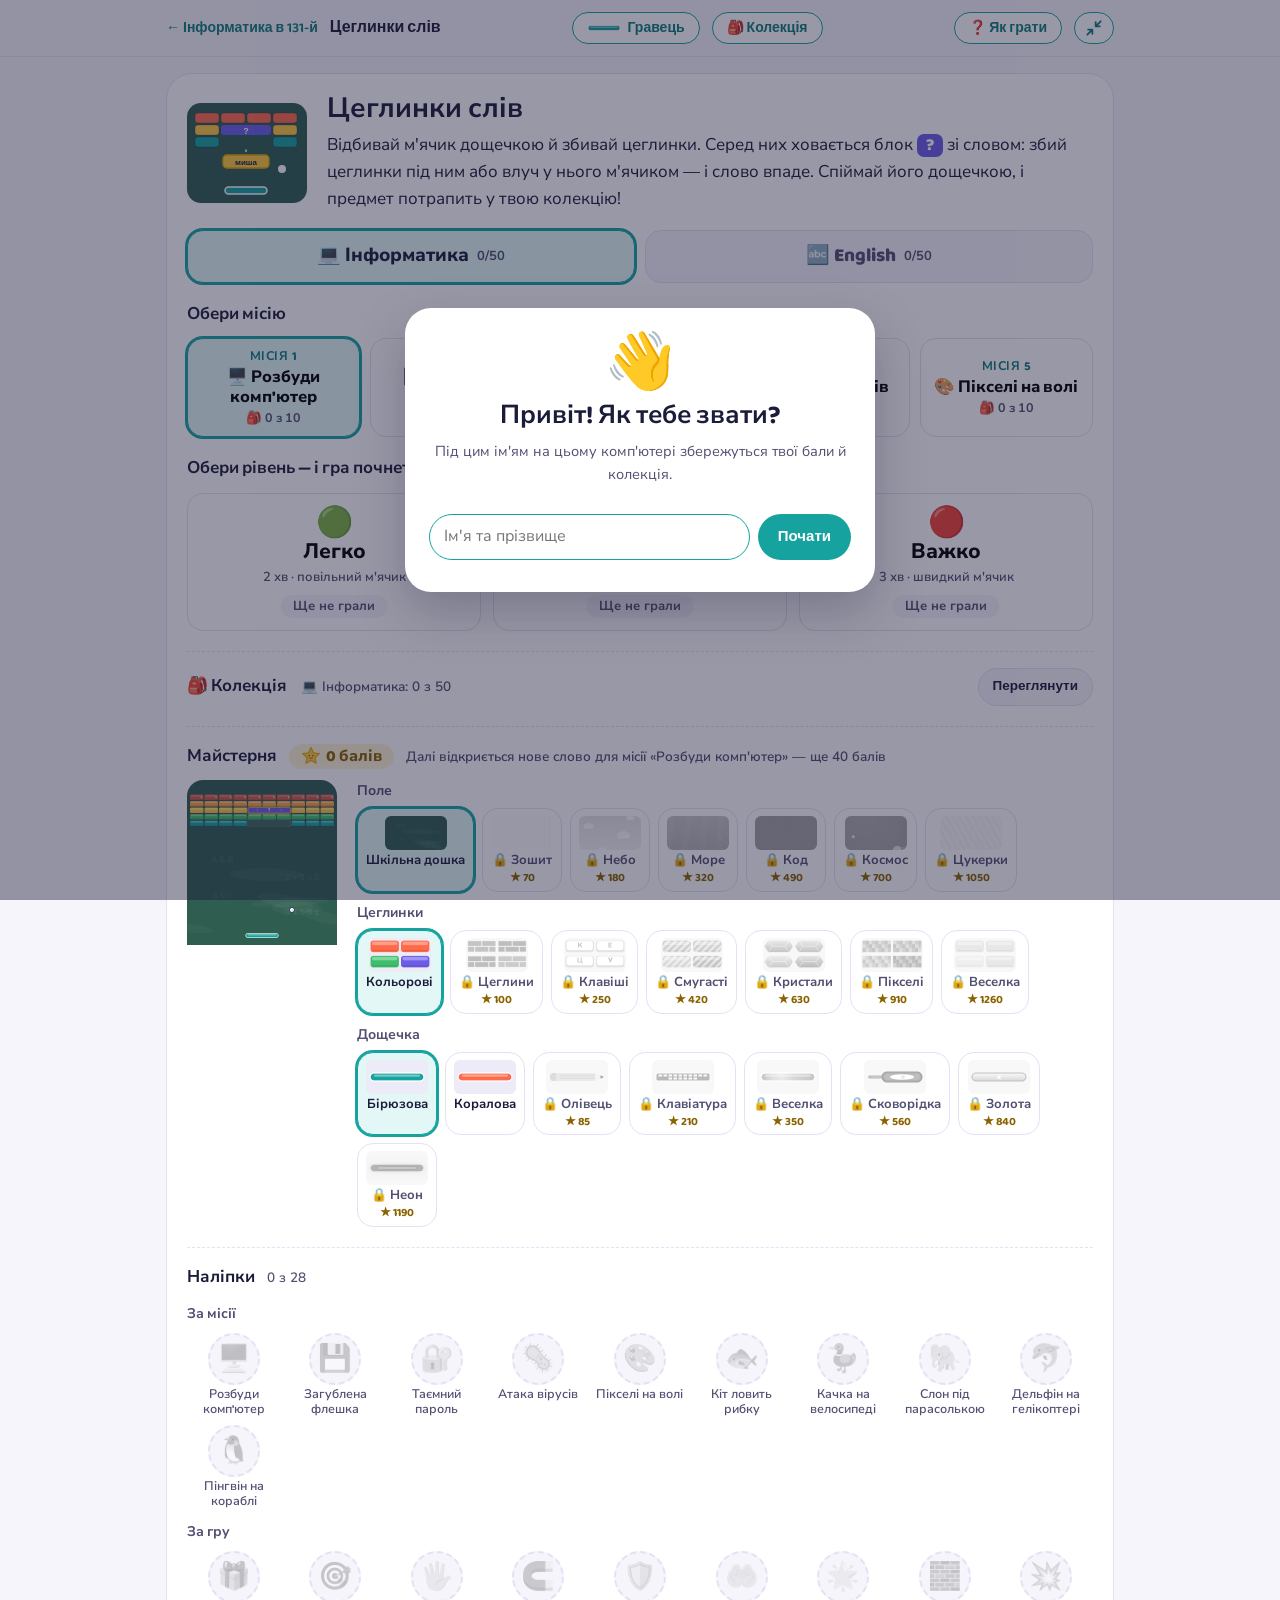
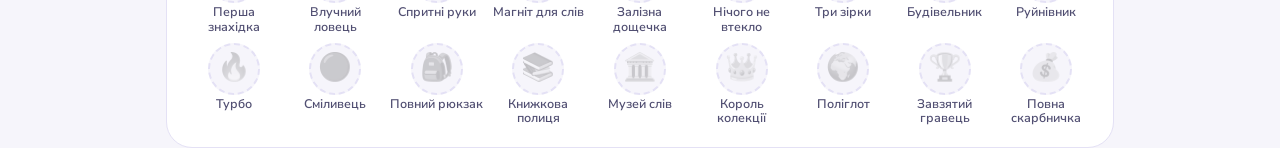
==== commit 5718c71b: "Add Ctrl+Alt+B to toggle the harder levels The installed PWA has no address bar, so ?boost cannot be" ====
--- a/index.html
+++ b/index.html
@@ -1206,8 +1206,13 @@
 
 <script>
 /* ================= Налаштування ================= */
-// ?boost — складніші рівні для сильніших учнів: швидший м'ячик, вужча дощечка, більше міцних цеглинок
-const BOOST = new URLSearchParams(location.search).has('boost');
+// ?boost — складніші рівні для сильніших учнів: швидший м'ячик, вужча дощечка, більше міцних цеглинок.
+// У встановленій грі (PWA) адреси не видно, тож вчитель перемикає режим ще й Ctrl+Alt+B — це запам'ятовується на пристрої.
+// ?boost в адресі діє лише на цей запуск: один комп'ютер може відкривати гру різним класам різними посиланнями
+const BOOST_KEY = 'word-bricks-kids-boost';
+let boostSaved = false;
+try{ boostSaved = localStorage.getItem(BOOST_KEY) === 'on'; }catch(e){}
+const BOOST = boostSaved || new URLSearchParams(location.search).has('boost');
 
 // Поле в логічних пікселях; на екрані канва масштабується під вікно
 const W = 600, H = 660;
@@ -2593,6 +2598,7 @@
 
 document.addEventListener('keydown', e=>{
   if(e.ctrlKey && e.altKey && e.code === 'KeyZ'){ e.preventDefault(); setSound(!soundOn); return; }
+  if(e.ctrlKey && e.altKey && e.code === 'KeyB'){ e.preventDefault(); toggleBoost(); return; }
   if(!G || $('game').hidden || document.querySelector('.overlay.show')) return;
   if(e.code === 'Space'){ e.preventDefault(); if(G.paused) resume(); else pause(); return; }
   if(e.code === 'ArrowLeft' || e.code === 'ArrowRight'){ e.preventDefault(); G.keys[e.code] = true; }
@@ -2642,6 +2648,25 @@
     setSound(z === 'klas');
   }
 }
+// Ctrl+Alt+B: складніші рівні увімкнути або вимкнути. Бали й колекція в режимах окремі, тож сторінка перезавантажується.
+// ?boost з адреси прибираємо, інакше він знову ввімкне режим
+function toggleBoost(){
+  try{
+    localStorage.setItem(BOOST_KEY, BOOST ? 'off' : 'on');
+    sessionStorage.setItem(BOOST_KEY + '-toast', '1');
+  }catch(e){ showToast('Не вдалося зберегти налаштування'); return; }
+  const q = new URLSearchParams(location.search);
+  q.delete('boost');
+  const rest = q.toString().replace(/=(?=&|$)/g, '');
+  history.replaceState(null, '', location.pathname + (rest ? '?' + rest : '') + location.hash);
+  location.reload();
+}
+try{
+  if(sessionStorage.getItem(BOOST_KEY + '-toast')){
+    sessionStorage.removeItem(BOOST_KEY + '-toast');
+    showToast(BOOST ? 'Складніші рівні' : 'Звичайні рівні');
+  }
+}catch(e){}
 updateTeacherNote();
 if(db.current && db.players[db.current]) loadPlayer(db.current);
 renderPlayerBtn();
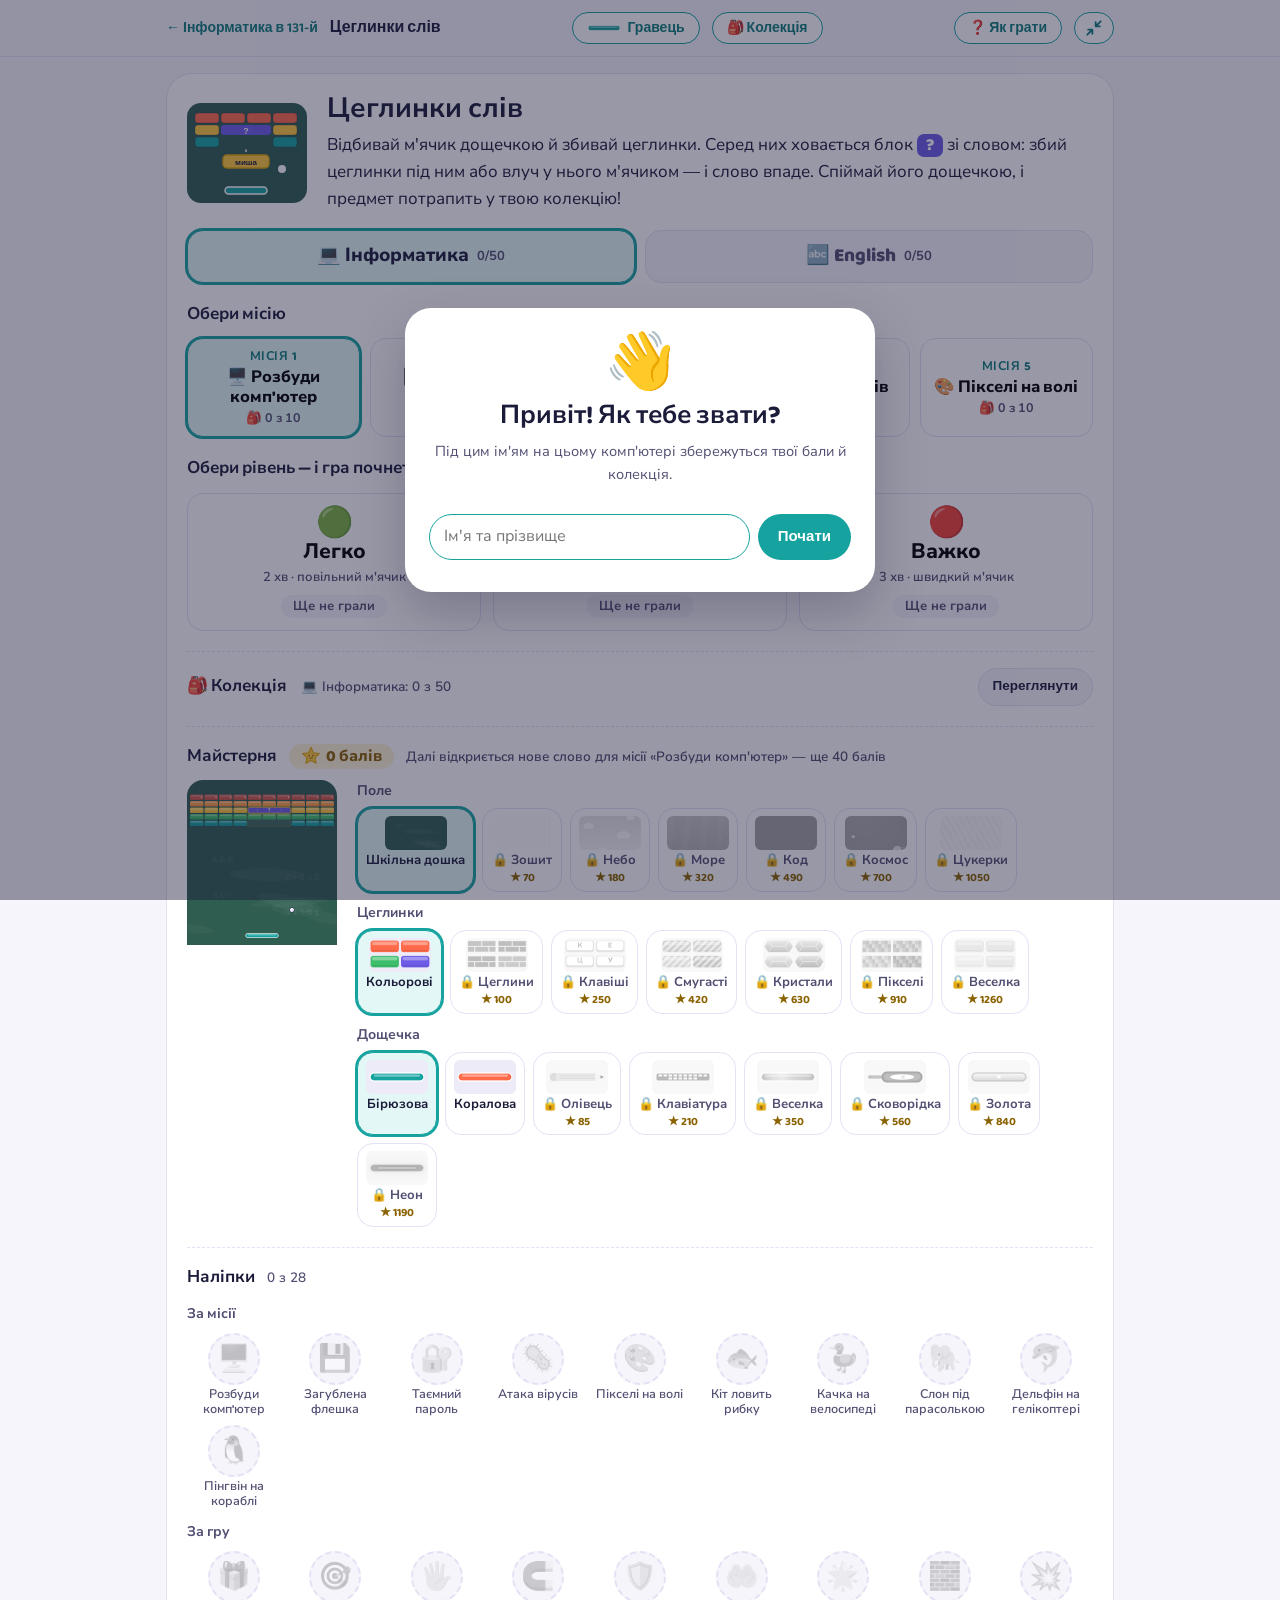
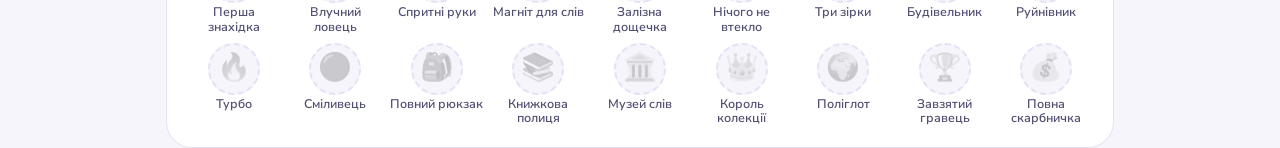
==== commit 60180c7f: "Load the catalog's lesson lock The game now loads /lock.js from the catalog site, so on the site it " ====
--- a/index.html
+++ b/index.html
@@ -9,6 +9,7 @@
 <link rel="icon" type="image/png" href="icons/icon-192.png">
 <link rel="apple-touch-icon" href="icons/icon-192.png">
 <meta name="theme-color" content="#16A3A0">
+<script src="/lock.js"></script>   <!-- замок «лише на уроці» з каталогу; у грі з архіву його немає, і вона відкривається як завжди -->
 <style>
   :root{
     --bg:#F6F5FB; --ink:#1B1B3A; --ink-soft:#514F72; --surface:#FFFFFF; --line:#E4E1F5;
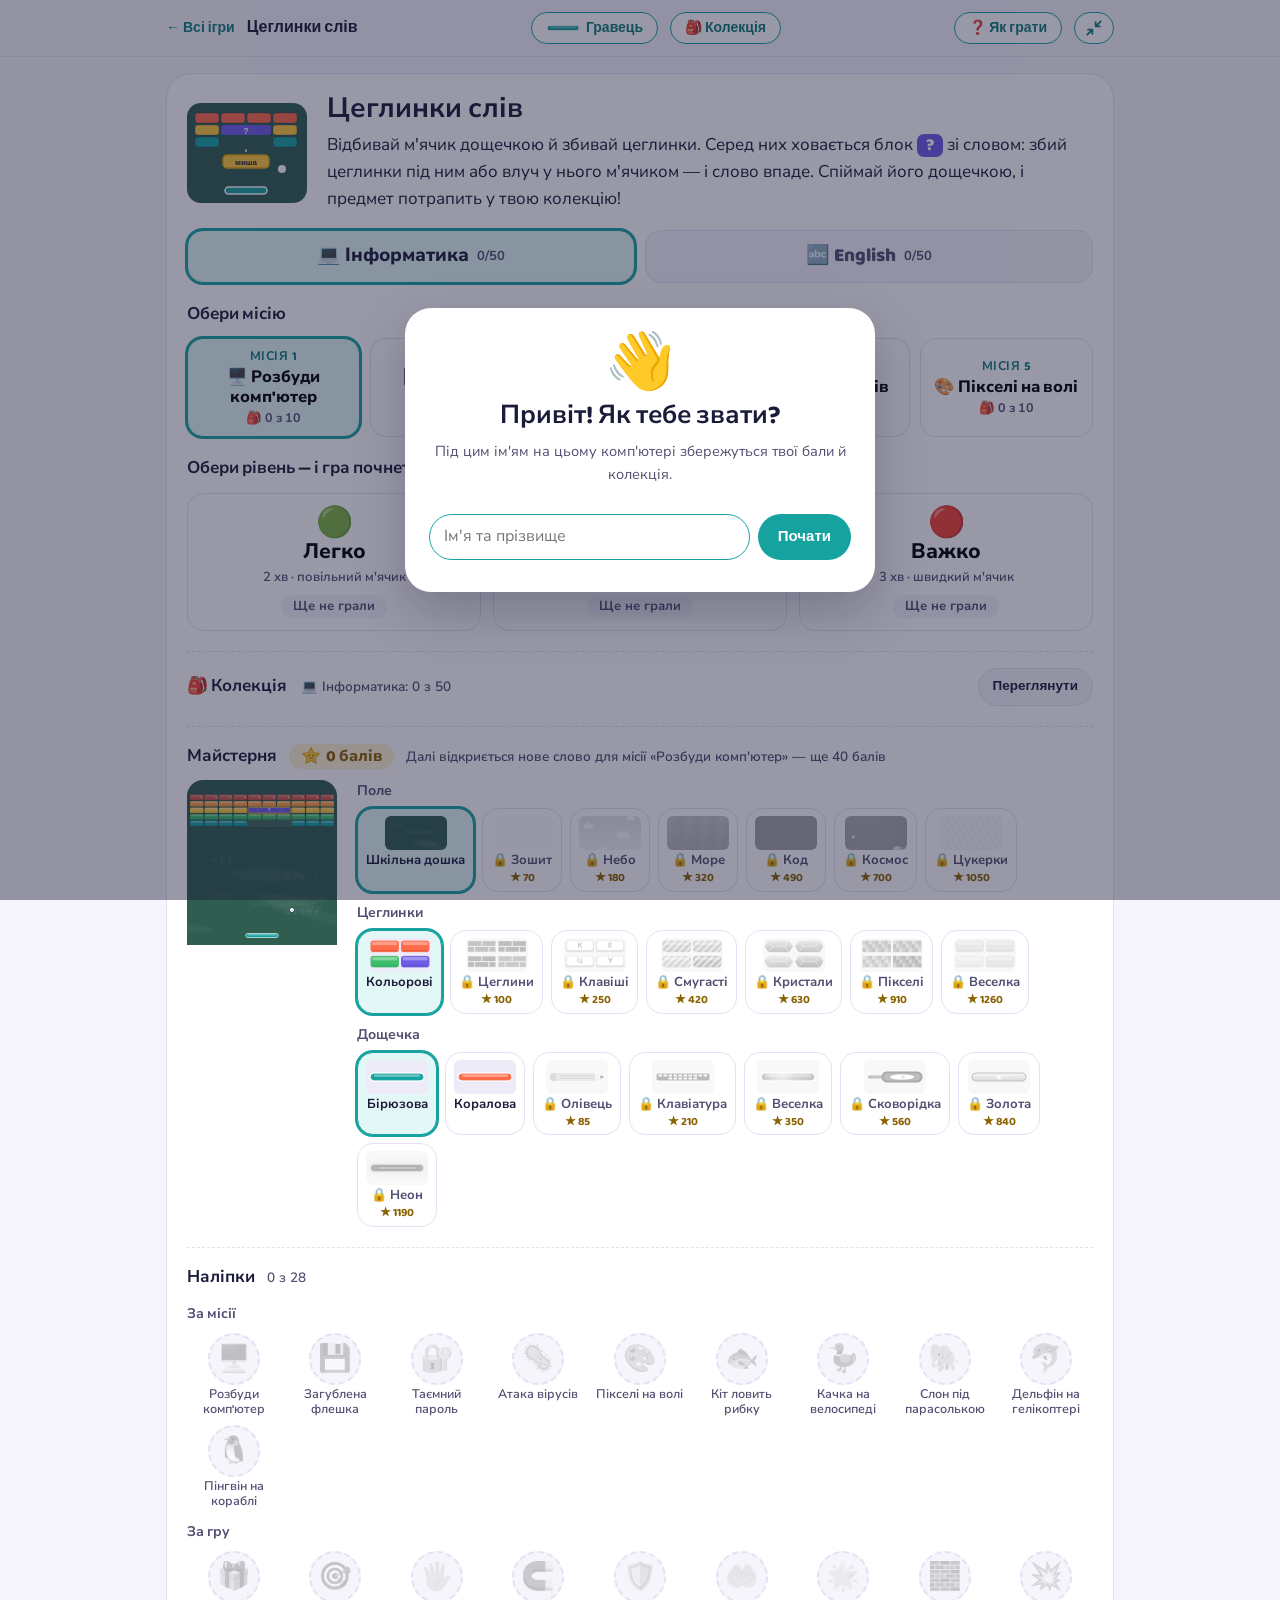
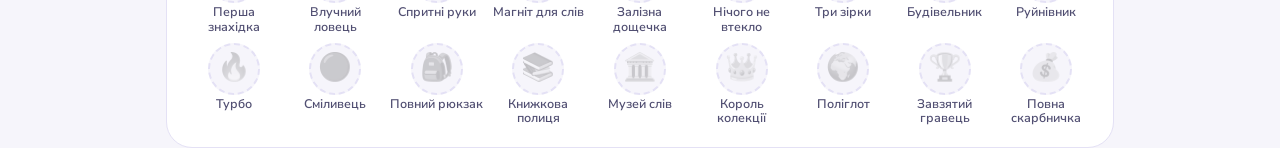
==== commit 5079c2c8: "Call the catalog link Всі ігри Co-Authored-By: Claude Opus 5.5 <noreply@anthropic.com>" ====
--- a/index.html
+++ b/index.html
@@ -273,7 +273,7 @@
 <body>
 
 <div class="topbar"><div class="topbar-inner">
-  <a class="back-link" href="https://cyrilreyda.github.io/" data-ui>← Інформатика в 131-й</a>
+  <a class="back-link" href="https://cyrilreyda.github.io/" data-ui>← Всі ігри</a>
   <span class="game-title">Цеглинки слів</span>
   <button class="top-btn player-btn" id="playerBtn" type="button" title="Гравці на цьому комп'ютері" data-ui><img class="pb-pad" id="playerPad" alt=""><span class="long" id="playerName">Гравець</span></button>
   <button class="top-btn col-btn" id="colBtn" type="button" title="Колекція зібраних предметів" data-ui>🎒<span class="long"> Колекція</span></button>
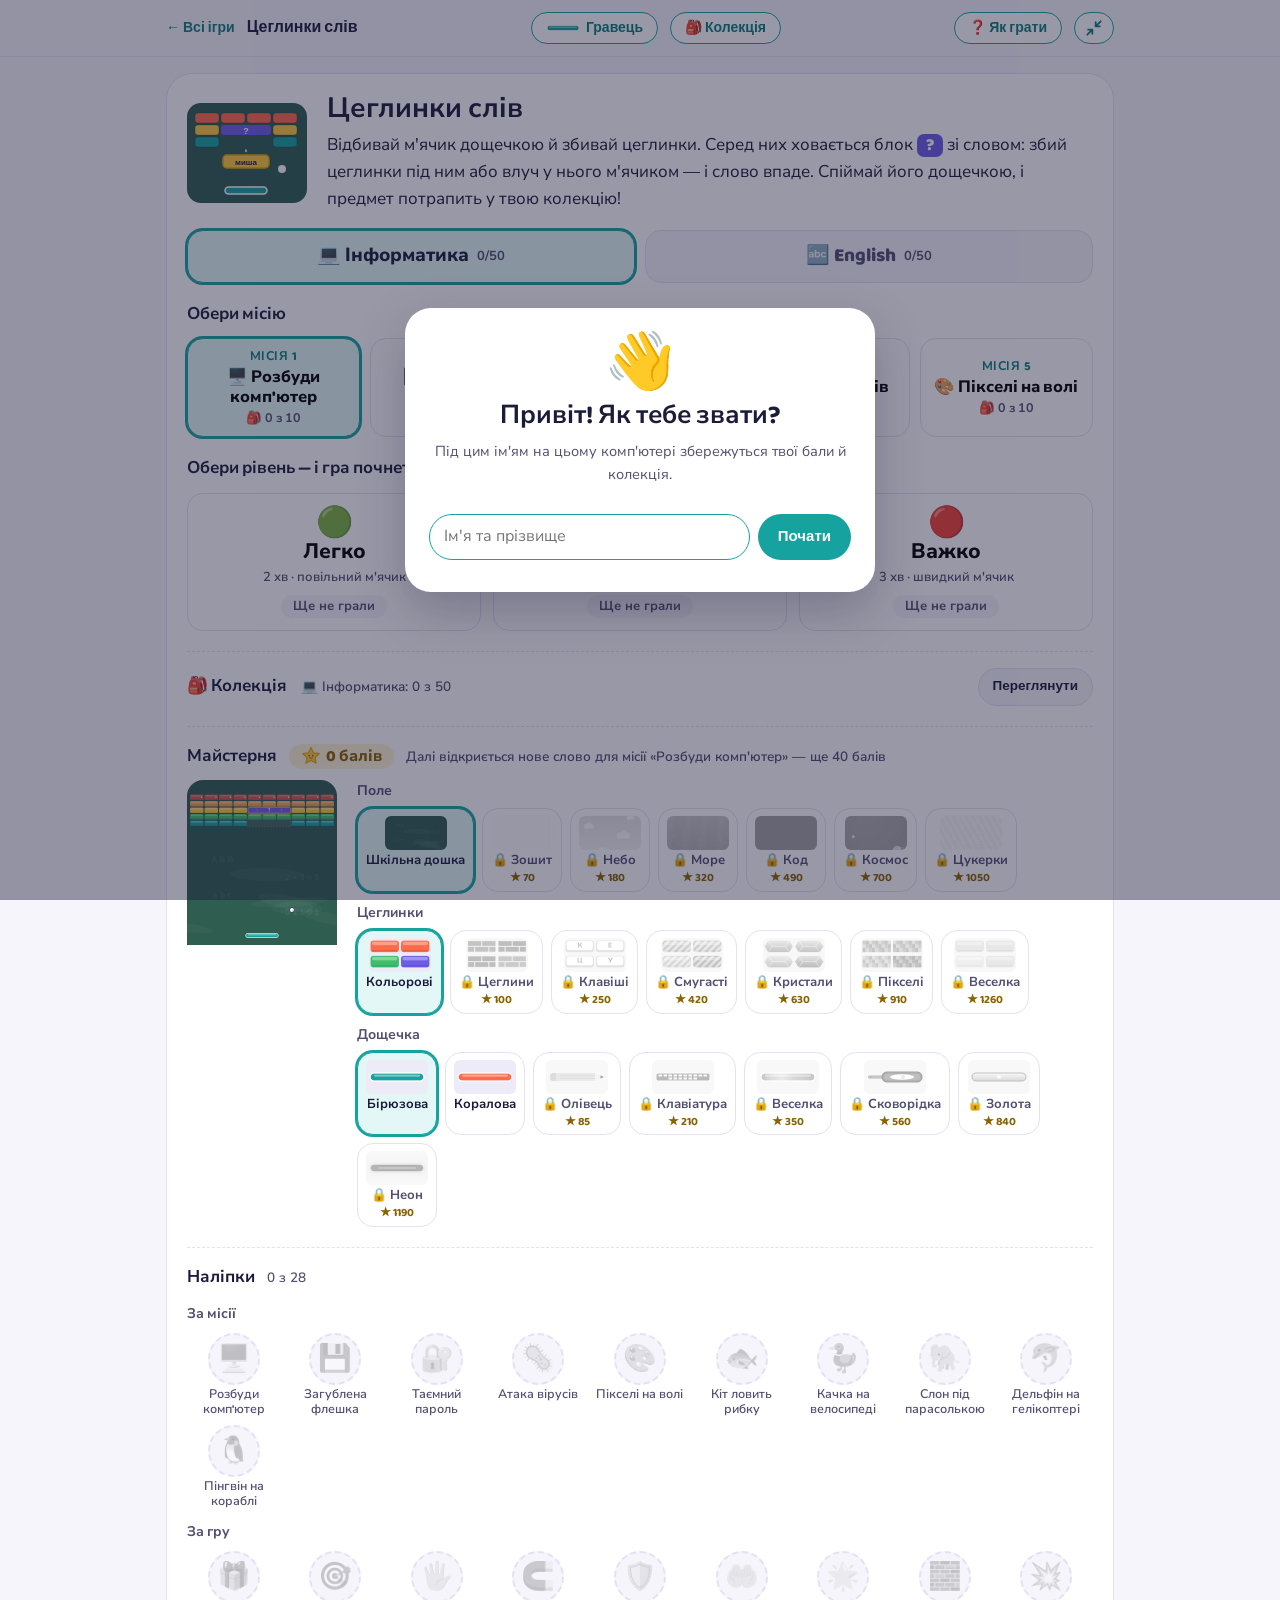
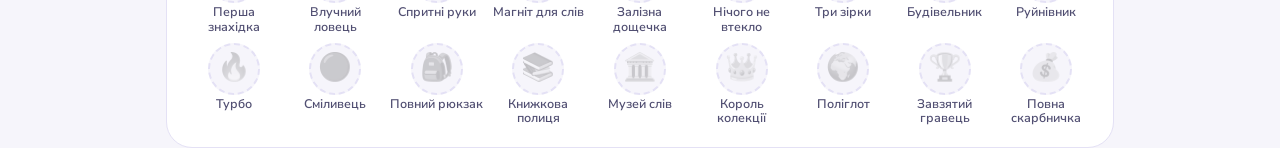
==== commit d1cfb3b8: "Use the shared account from the catalog when it is available With /account.js the student logs in on" ====
--- a/index.html
+++ b/index.html
@@ -10,6 +10,7 @@
 <link rel="apple-touch-icon" href="icons/icon-192.png">
 <meta name="theme-color" content="#16A3A0">
 <script src="/lock.js"></script>   <!-- замок «лише на уроці» з каталогу; у грі з архіву його немає, і вона відкривається як завжди -->
+<script src="/account.js"></script>   <!-- спільний акаунт учня з каталогу; без нього гра питає ім'я, як раніше -->
 <style>
   :root{
     --bg:#F6F5FB; --ink:#1B1B3A; --ink-soft:#514F72; --surface:#FFFFFF; --line:#E4E1F5;
@@ -1374,7 +1375,15 @@
 }catch(e){}
 let player = null;
 let store = newProfile();
-function save(){ if(player) try{ localStorage.setItem(STORE_KEY, JSON.stringify(db)); }catch(e){} }
+// Спільний акаунт (/account.js каталогу): учень входить один раз для всіх ігор, прогрес іде за ним на інші пристрої.
+// Тоді в db лише він сам, а гравці, що грали тут до акаунта (legacy), можуть забрати свій прогрес при першому вході
+const ACC = window.Account;
+const legacy = db;
+function save(){
+  if(!player) return;
+  if(ACC){ ACC.save(STORE_KEY, store); return; }
+  try{ localStorage.setItem(STORE_KEY, JSON.stringify(db)); }catch(e){}
+}
 function loadPlayer(name){
   const p = Object.assign(newProfile(), db.players[name] || {});
   p.col = Object.assign({ info:{}, en:{} }, p.col);
@@ -2000,6 +2009,39 @@
   enterGame(n);
 });
 $('nameCancel').addEventListener('click', ()=>nameOverlay.classList.remove('show'));
+// Акаунт: учень увійшов. Якщо в цій грі в нього ще нічого немає, а на комп'ютері є гравці з часів до акаунта,
+// пропонуємо забрати свій прогрес (забраний гравець зникає зі списку, щоб його не забрав ще хтось).
+// Збережені дані можуть бути неповні — бракуючі поля loadPlayer бере з newProfile()
+function enterAccount(){
+  const me = ACC.user.label, saved = ACC.get(STORE_KEY);
+  const begin = p=>{ db = { current:me, players:{ [me]:p || newProfile() } }; enterGame(me); };
+  const names = Object.keys(legacy.players).sort((a, b)=>a.localeCompare(b, 'uk'));
+  if(saved || ACC.user.guest || !names.length){ begin(saved); return; }
+  $('nameTitle').textContent = 'Ти вже грав на цьому пристрої?';
+  nameOverlay.querySelector('.sub').textContent = 'Обери своє ім\'я, щоб забрати свої бали, колекцію й наліпки.';
+  $('nameForm').hidden = true;
+  $('nameCancel').hidden = true;
+  $('nameErr').textContent = '';
+  // data-claim, а не data-n: на data-n у knownPlayers уже чекає вибір гравця зі старого списку
+  $('knownPlayers').innerHTML = names.map(n=>`<button type="button" class="chip-btn" data-claim="${esc(n)}">👤 ${esc(n)}</button>`).join('') +
+    `<button type="button" class="btn btn-ghost btn-small" data-new style="width:100%">Ні, почати спочатку</button>`;
+  $('knownPlayers').querySelectorAll('[data-claim]').forEach(b=>b.addEventListener('click', ()=>{
+    const p = legacy.players[b.dataset.claim];
+    delete legacy.players[b.dataset.claim];
+    if(legacy.current === b.dataset.claim) legacy.current = null;
+    try{ localStorage.setItem(STORE_KEY, JSON.stringify(legacy)); }catch(e){}
+    begin(p);
+  }));
+  $('knownPlayers').querySelector('[data-new]').addEventListener('click', ()=>begin(null));
+  nameOverlay.classList.add('show');
+}
+// Дані змінилися з іншого пристрою (account.js уже звів їх із цими): підхоплюємо, не перериваючи гру
+ACC?.on('update', key=>{
+  if(!player || key !== STORE_KEY) return;
+  Object.assign(store, ACC.get(STORE_KEY));
+  renderPlayerBtn();
+  if(!G) renderSetup();
+});
 function enterGame(name){
   loadPlayer(name);
   nameOverlay.classList.remove('show');
@@ -2008,6 +2050,17 @@
   toSetup();
 }
 function renderProfile(){
+  if(ACC){
+    const u = ACC.user;
+    $('profTitle').textContent = 'Вхід';
+    $('addForm').hidden = true;
+    $('addErr').textContent = '';
+    $('playerList').innerHTML = `<div class="pl-row me"><img class="pb-pad" src="${padThumb(chosen('paddle'))}" alt="">
+      <span class="pl-name">${esc(u.full)}<small>${u.guest ? 'граєш без входу: прогрес лише на цьому пристрої' : 'прогрес зберігається для всіх ігор і пристроїв'}</small></span>
+      <button type="button" class="btn btn-primary btn-small" id="logoutBtn">${u.guest ? 'Увійти' : 'Вийти'}</button></div>`;
+    $('logoutBtn').addEventListener('click', ()=>ACC.logout());
+    return;
+  }
   const names = Object.keys(db.players).sort((a, b)=>a === player ? -1 : b === player ? 1 : a.localeCompare(b, 'uk'));
   $('playerList').innerHTML = names.map(n=>{
     const p = db.players[n], me = n === player;
@@ -2023,7 +2076,7 @@
   $('addErr').textContent = '';
 }
 function openProfile(){
-  if(!player){ openNameModal(true); return; }
+  if(!player){ if(!ACC) openNameModal(true); return; }
   if(G) toSetup();
   renderProfile();
   profileOverlay.classList.add('show');
@@ -2669,10 +2722,11 @@
   }
 }catch(e){}
 updateTeacherNote();
-if(db.current && db.players[db.current]) loadPlayer(db.current);
+if(!ACC && db.current && db.players[db.current]) loadPlayer(db.current);
 renderPlayerBtn();
 renderSetup();
-if(!player) openNameModal(true);
+if(ACC) ACC.ready(enterAccount);
+else if(!player) openNameModal(true);
 // Шрифт для слів на полі: коли завантажиться, мініатюри «Клавіші» перемальовуємо
 if(document.fonts) document.fonts.load(`800 20px ${FONT}`).then(()=>{ for(const k in thumbCache) if(k.startsWith('b:keys')) delete thumbCache[k]; if(!$('setup').hidden) renderGarage(); }).catch(()=>{});
 // Офлайн: обробник sw.js зберігає гру в браузері, щоб вона відкривалась без інтернету
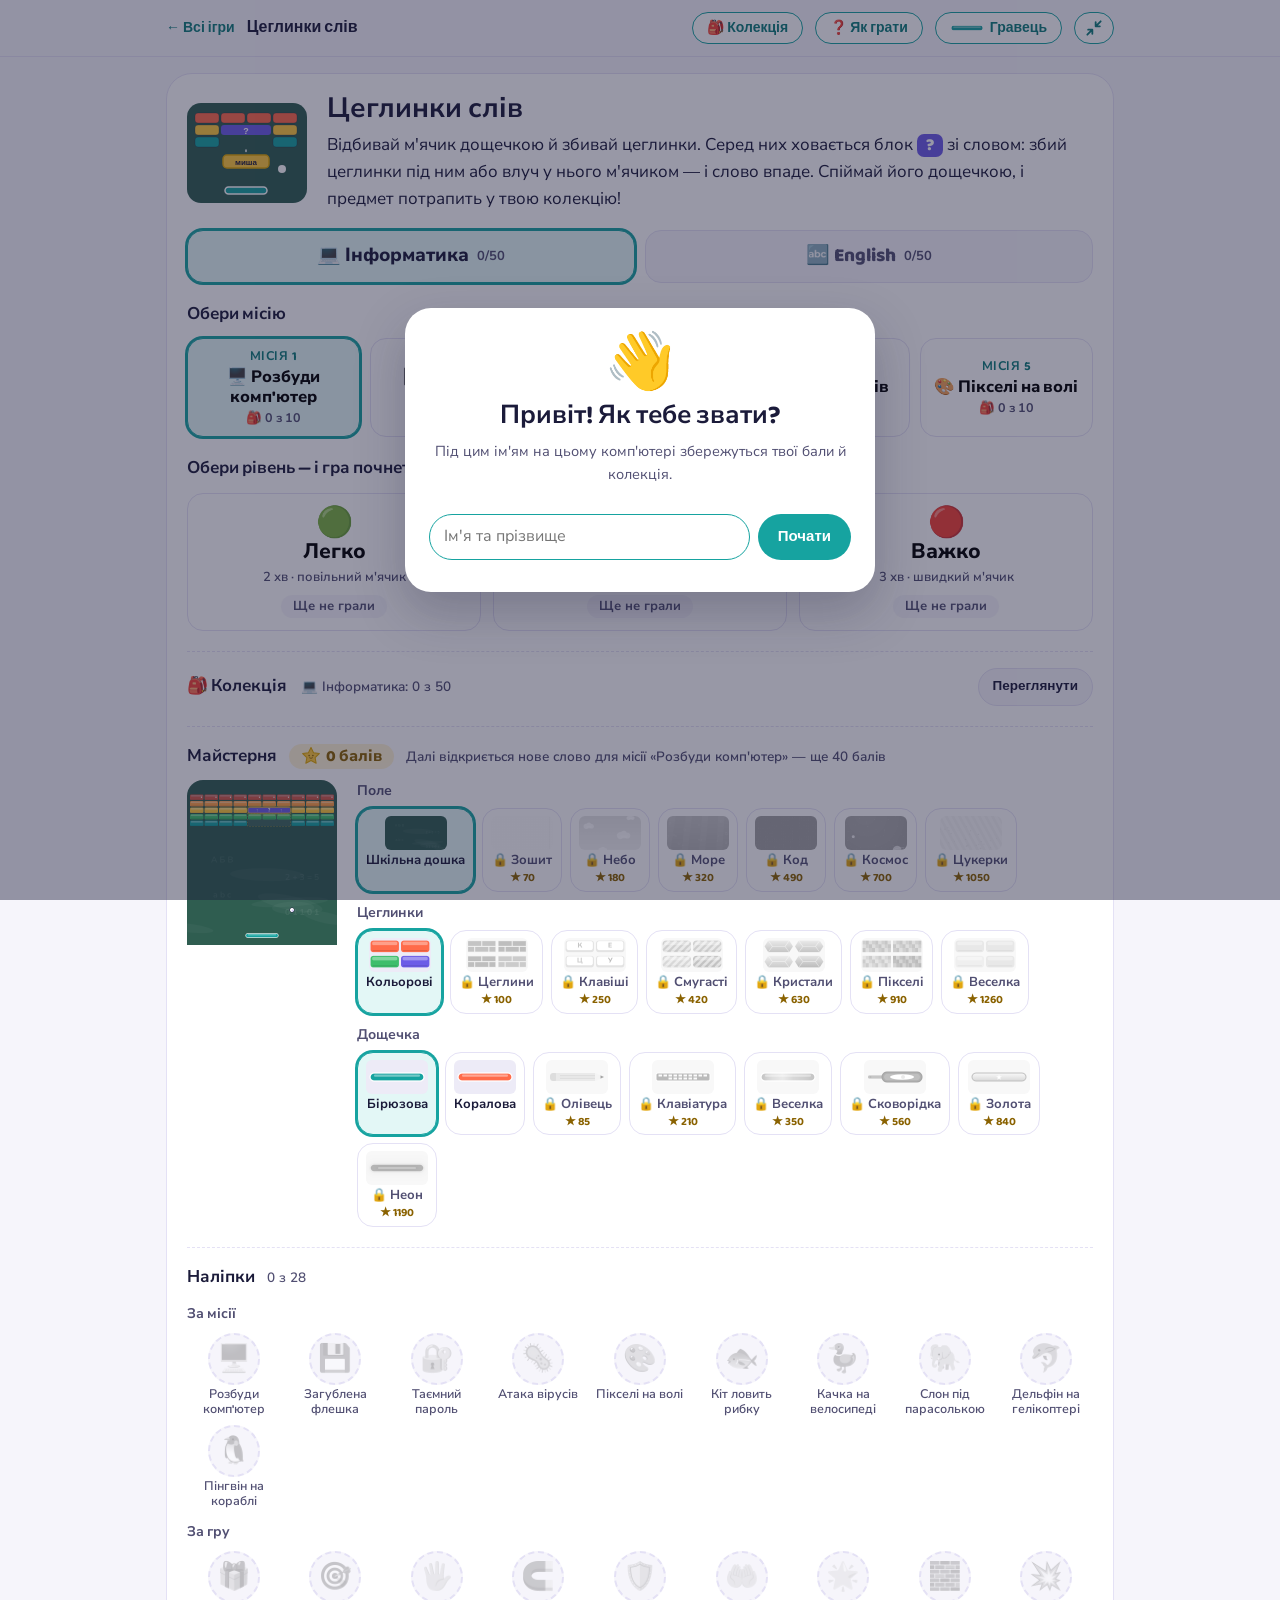
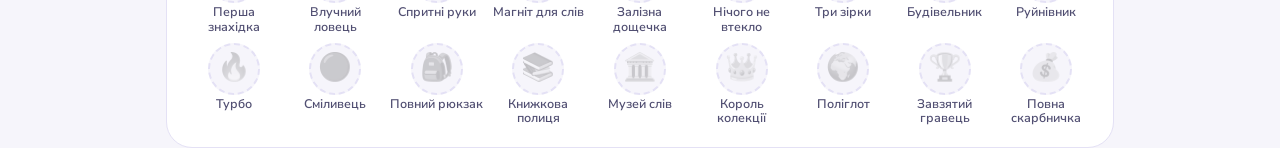
==== commit bbdc012f: "Put the player button on the right, next to full screen, as in the races The top buttons each had ma" ====
--- a/index.html
+++ b/index.html
@@ -32,6 +32,7 @@
   .back-link:hover{text-decoration:underline;}
   .game-title{font-family:'Baloo 2',sans-serif; font-weight:700; font-size:16px; white-space:nowrap; overflow:hidden; text-overflow:ellipsis;}
   .top-btn{margin-left:auto; font-family:'Baloo 2',sans-serif; font-weight:700; font-size:14px; border:1.5px solid var(--teal); background:var(--surface); color:var(--teal-dark); border-radius:999px; padding:4px 14px; cursor:pointer; white-space:nowrap; text-decoration:none;}
+  .top-btn + .top-btn{margin-left:0;}   /* кнопки праворуч — купкою; гравець, як у перегонах, біля «На весь екран» */
   .top-btn:hover{background:#E3F7F6;}
   .fs-btn{margin-left:0; align-self:stretch; display:flex; align-items:center; padding:0 9px;}
   .fs-btn svg{width:20px; height:20px;}
@@ -188,7 +189,7 @@
   /* ---------- Гравці ---------- */
   .player-btn{margin-left:auto; display:inline-flex; align-items:center; gap:6px; max-width:200px; overflow:hidden;}
   .player-btn + .top-btn{margin-left:0;}
-  .col-btn{margin-left:0;}
+  .col-btn{margin-left:auto;}   /* «Колекція» тепер перша з кнопок праворуч: гравець — біля «На весь екран» */
   .player-btn .long{overflow:hidden; text-overflow:ellipsis;}
   .pb-pad{display:block; flex-shrink:0; width:34px; height:12px;}
   .overlay{position:fixed; inset:0; z-index:20; background:rgba(27,27,58,.45); display:none; align-items:center; justify-content:center; padding:16px;}
@@ -276,9 +277,9 @@
 <div class="topbar"><div class="topbar-inner">
   <a class="back-link" href="https://cyrilreyda.github.io/" data-ui>← Всі ігри</a>
   <span class="game-title">Цеглинки слів</span>
-  <button class="top-btn player-btn" id="playerBtn" type="button" title="Гравці на цьому комп'ютері" data-ui><img class="pb-pad" id="playerPad" alt=""><span class="long" id="playerName">Гравець</span></button>
   <button class="top-btn col-btn" id="colBtn" type="button" title="Колекція зібраних предметів" data-ui>🎒<span class="long"> Колекція</span></button>
   <a class="top-btn" href="guide/index.html" title="Інструкція для учнів і вчителів" data-ui>❓<span class="long"> Як грати</span></a>
+  <button class="top-btn player-btn" id="playerBtn" type="button" title="Гравці на цьому комп'ютері" data-ui><img class="pb-pad" id="playerPad" alt=""><span class="long" id="playerName">Гравець</span></button>
   <button class="top-btn fs-btn" id="fsBtn" type="button" title="На весь екран (F11)" aria-label="На весь екран (F11)" data-ui hidden>
     <svg class="fs-on" viewBox="0 0 24 24" fill="none" stroke="currentColor" stroke-width="2.2" stroke-linecap="round" stroke-linejoin="round" aria-hidden="true"><path d="M13.5 10.5L20 4M14 4h6v6M10.5 13.5L4 20M4 14v6h6"/></svg>
     <svg class="fs-off" viewBox="0 0 24 24" fill="none" stroke="currentColor" stroke-width="2.2" stroke-linecap="round" stroke-linejoin="round" aria-hidden="true"><path d="M20 4l-6 6M14 5v5h5M4 20l6-6M5 14h5v5"/></svg>
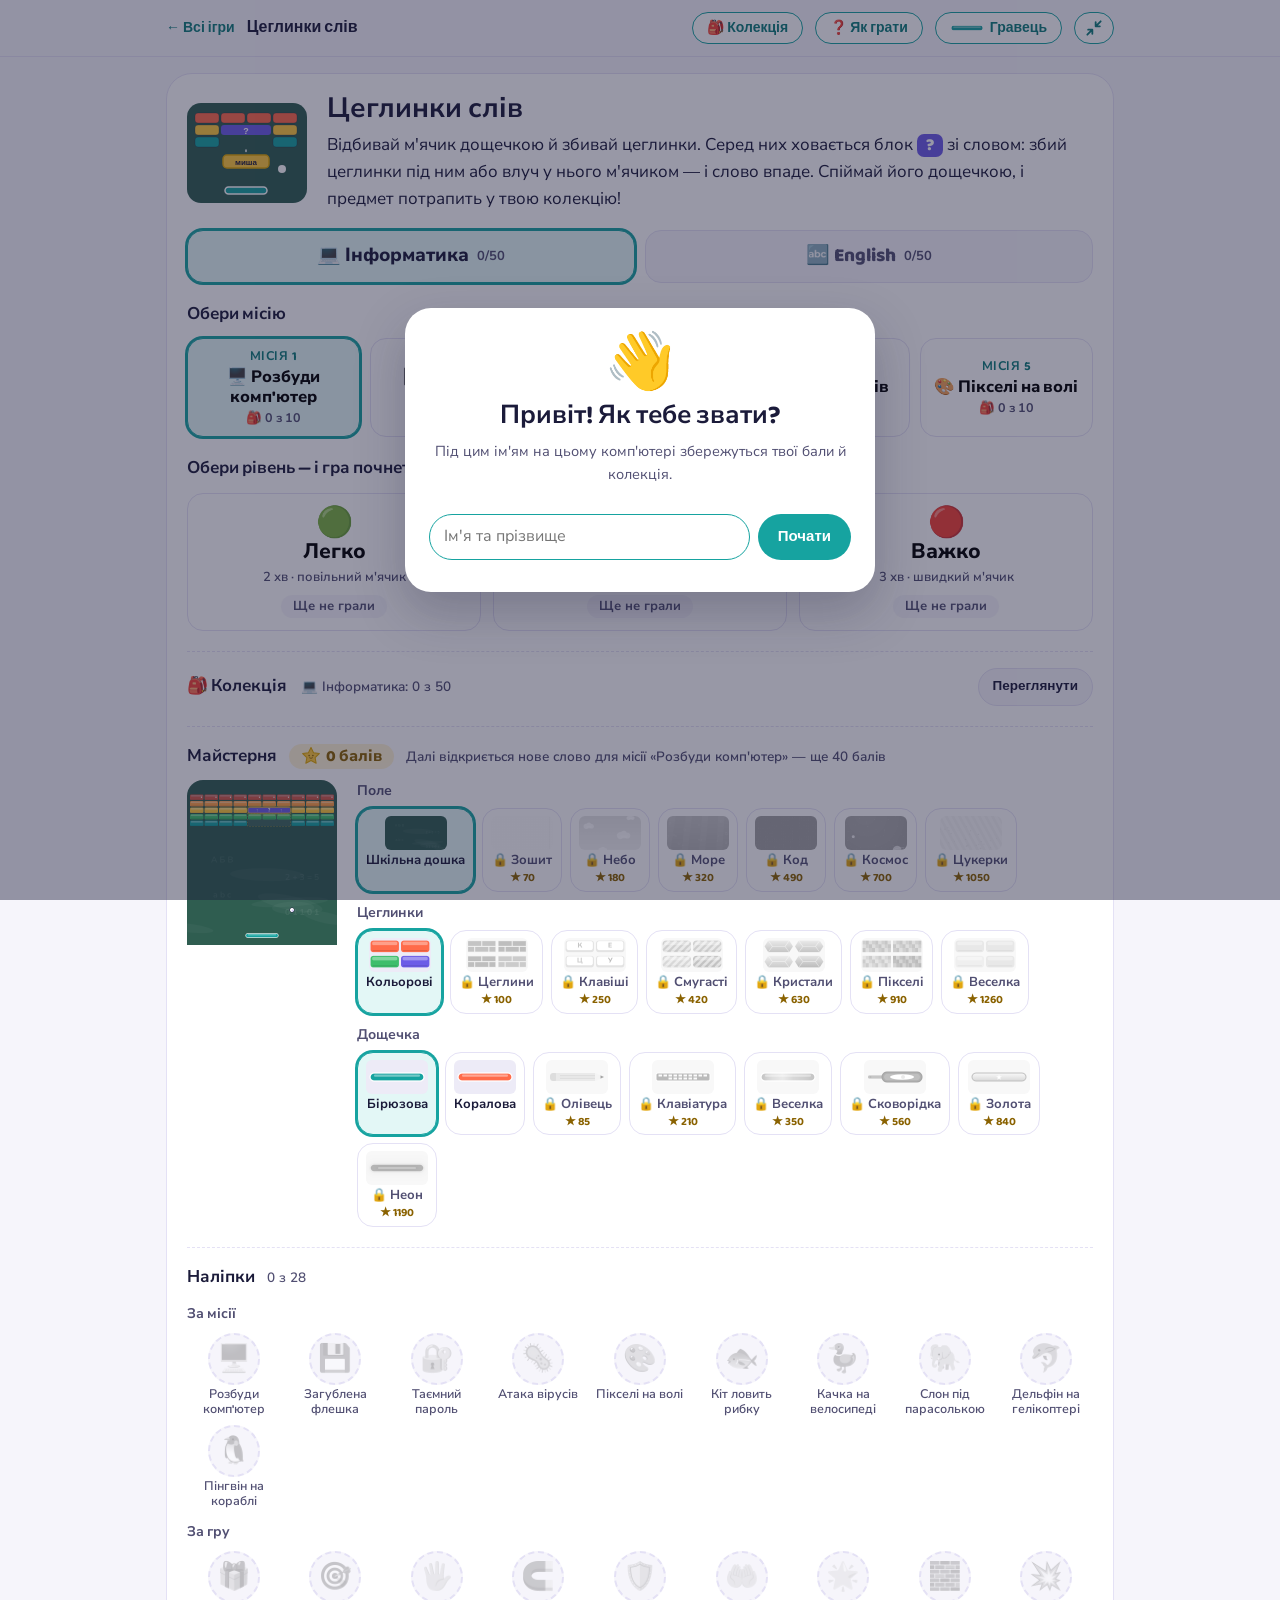
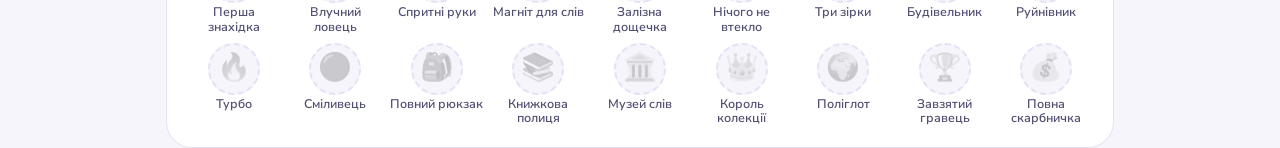
==== commit 2b7c6da6: "Share one sound switch across games and open «Мої ігри» from the avatar The hidden teacher sound swi" ====
--- a/index.html
+++ b/index.html
@@ -1396,8 +1396,8 @@
 
 /* ================= Звук ================= */
 // Звук увімкнено за замовчуванням. Учням перемикача не показуємо: вчитель вимикає звук адресою ?zvuk=tykho
-// (вмикає назад ?zvuk=klas) або Ctrl+Alt+Z — як в інших іграх. Режим запам'ятовується на цьому пристрої
-const SOUND_KEY = 'word-bricks-kids-sound';
+// (вмикає назад ?zvuk=klas) або Ctrl+Alt+Z. Перемикач один для всіх ігор сайту на цьому пристрої: 'off' — без звуку
+const SOUND_KEY = 'site-sound';
 let soundOn = true;
 try{ soundOn = localStorage.getItem(SOUND_KEY) !== 'off'; }catch(e){}
 function setSound(on){
@@ -2056,10 +2056,14 @@
     $('profTitle').textContent = 'Вхід';
     $('addForm').hidden = true;
     $('addErr').textContent = '';
-    $('playerList').innerHTML = `<div class="pl-row me"><img class="pb-pad" src="${padThumb(chosen('paddle'))}" alt="">
+    // Ракетка — аватар: клік відкриває «Мої ігри» (account.js); кнопка під рядком — щоб діти її помітили
+    $('playerList').innerHTML = `<div class="pl-row me"><img class="pb-pad" id="accAv" src="${padThumb(chosen('paddle'))}" alt="" title="Мої ігри" style="cursor:pointer">
       <span class="pl-name">${esc(u.full)}<small>${u.guest ? 'граєш без входу: прогрес лише на цьому пристрої' : 'прогрес зберігається для всіх ігор і пристроїв'}</small></span>
-      <button type="button" class="btn btn-primary btn-small" id="logoutBtn">${u.guest ? 'Увійти' : 'Вийти'}</button></div>`;
+      <button type="button" class="btn btn-primary btn-small" id="logoutBtn">${u.guest ? 'Увійти' : 'Вийти'}</button></div>
+      <button type="button" class="btn btn-ghost btn-small" id="gamesBtn">🏅 Мої ігри</button>`;
     $('logoutBtn').addEventListener('click', ()=>ACC.logout());
+    $('accAv').addEventListener('click', ()=>ACC.showGames());
+    $('gamesBtn').addEventListener('click', ()=>ACC.showGames());
     return;
   }
   const names = Object.keys(db.players).sort((a, b)=>a === player ? -1 : b === player ? 1 : a.localeCompare(b, 'uk'));
@@ -2595,6 +2599,7 @@
   const earned = STICKERS.filter(st=>!store.stickers[st.id] && st.test(run, store));
   earned.forEach(st=>store.stickers[st.id] = 1);
   save();
+  window.Account?.played();   // раунд завершено — у «Мої ігри» (account.js сам не рахує вдруге)
 
   $('resEmoji').textContent = g.words ? '🎉' : '⏰';
   $('resTitle').textContent = stars === 3 ? 'Чудово!' : 'Час вийшов!';
